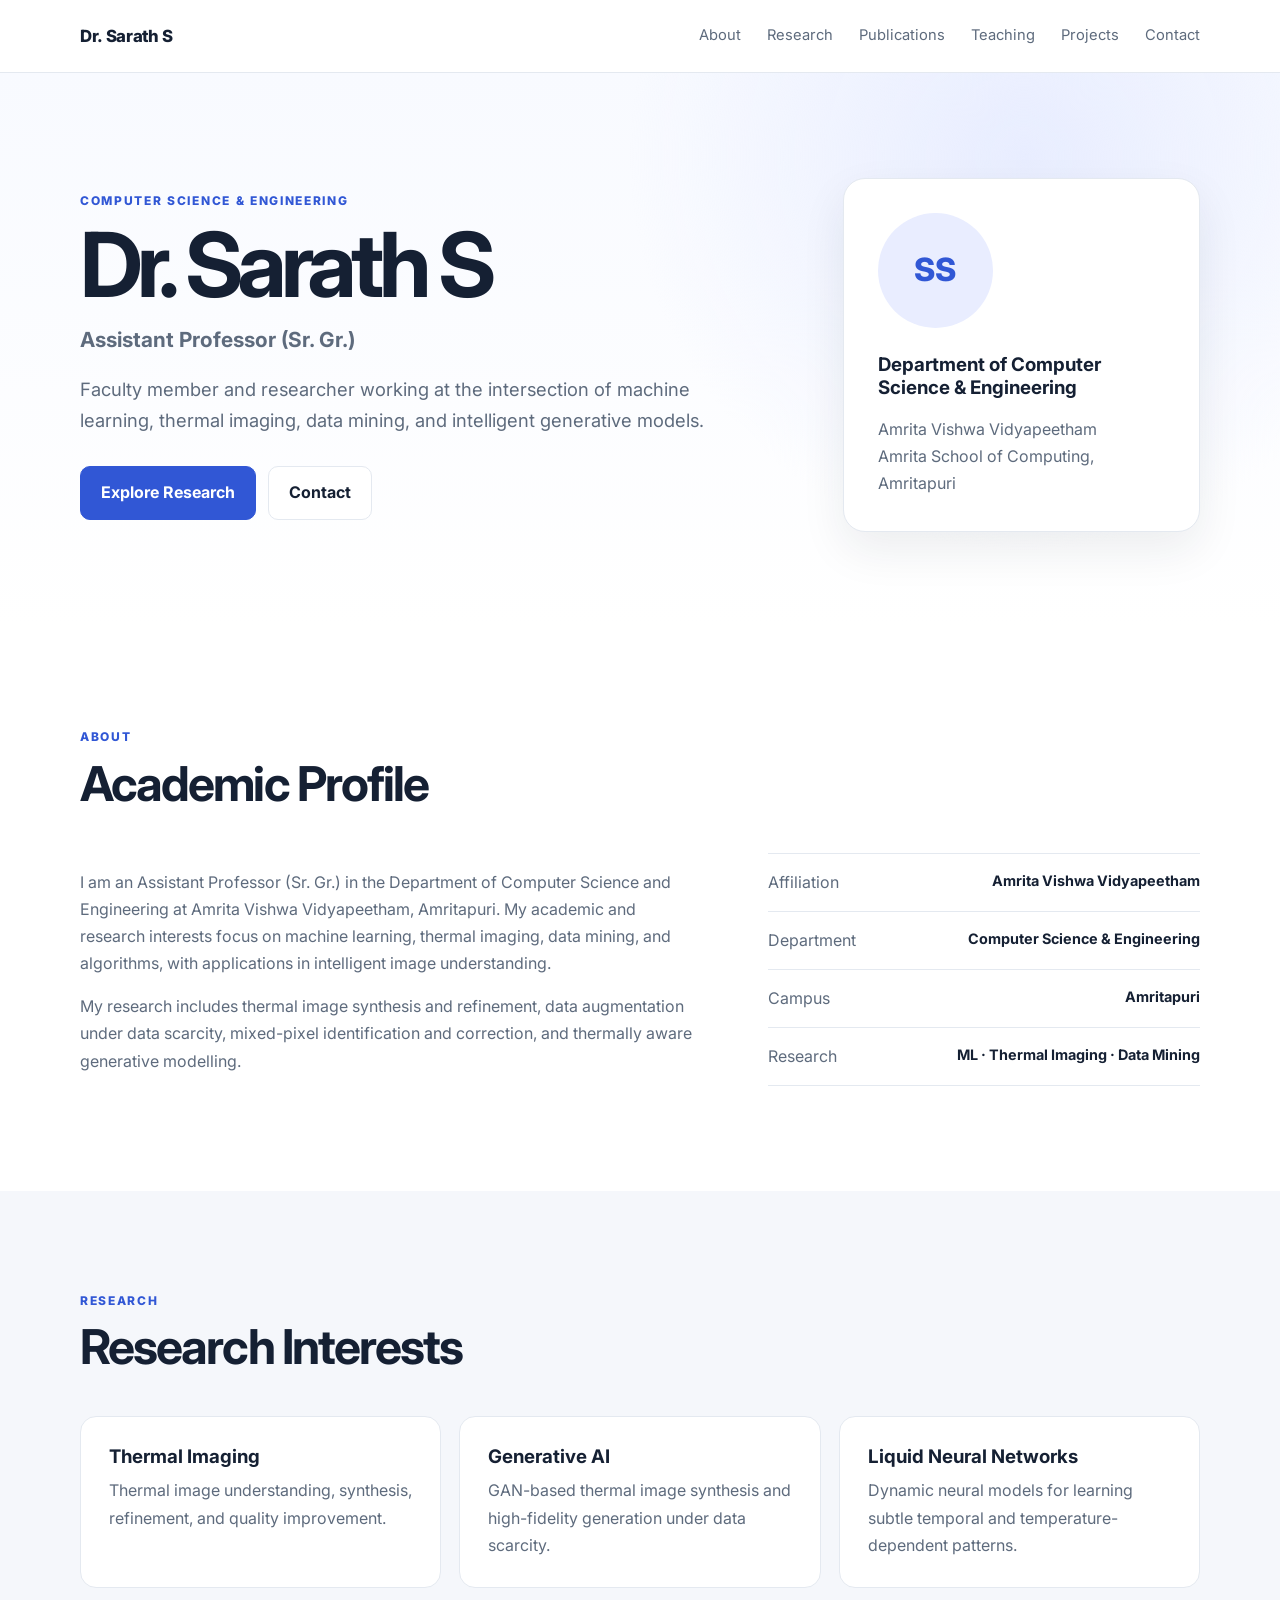
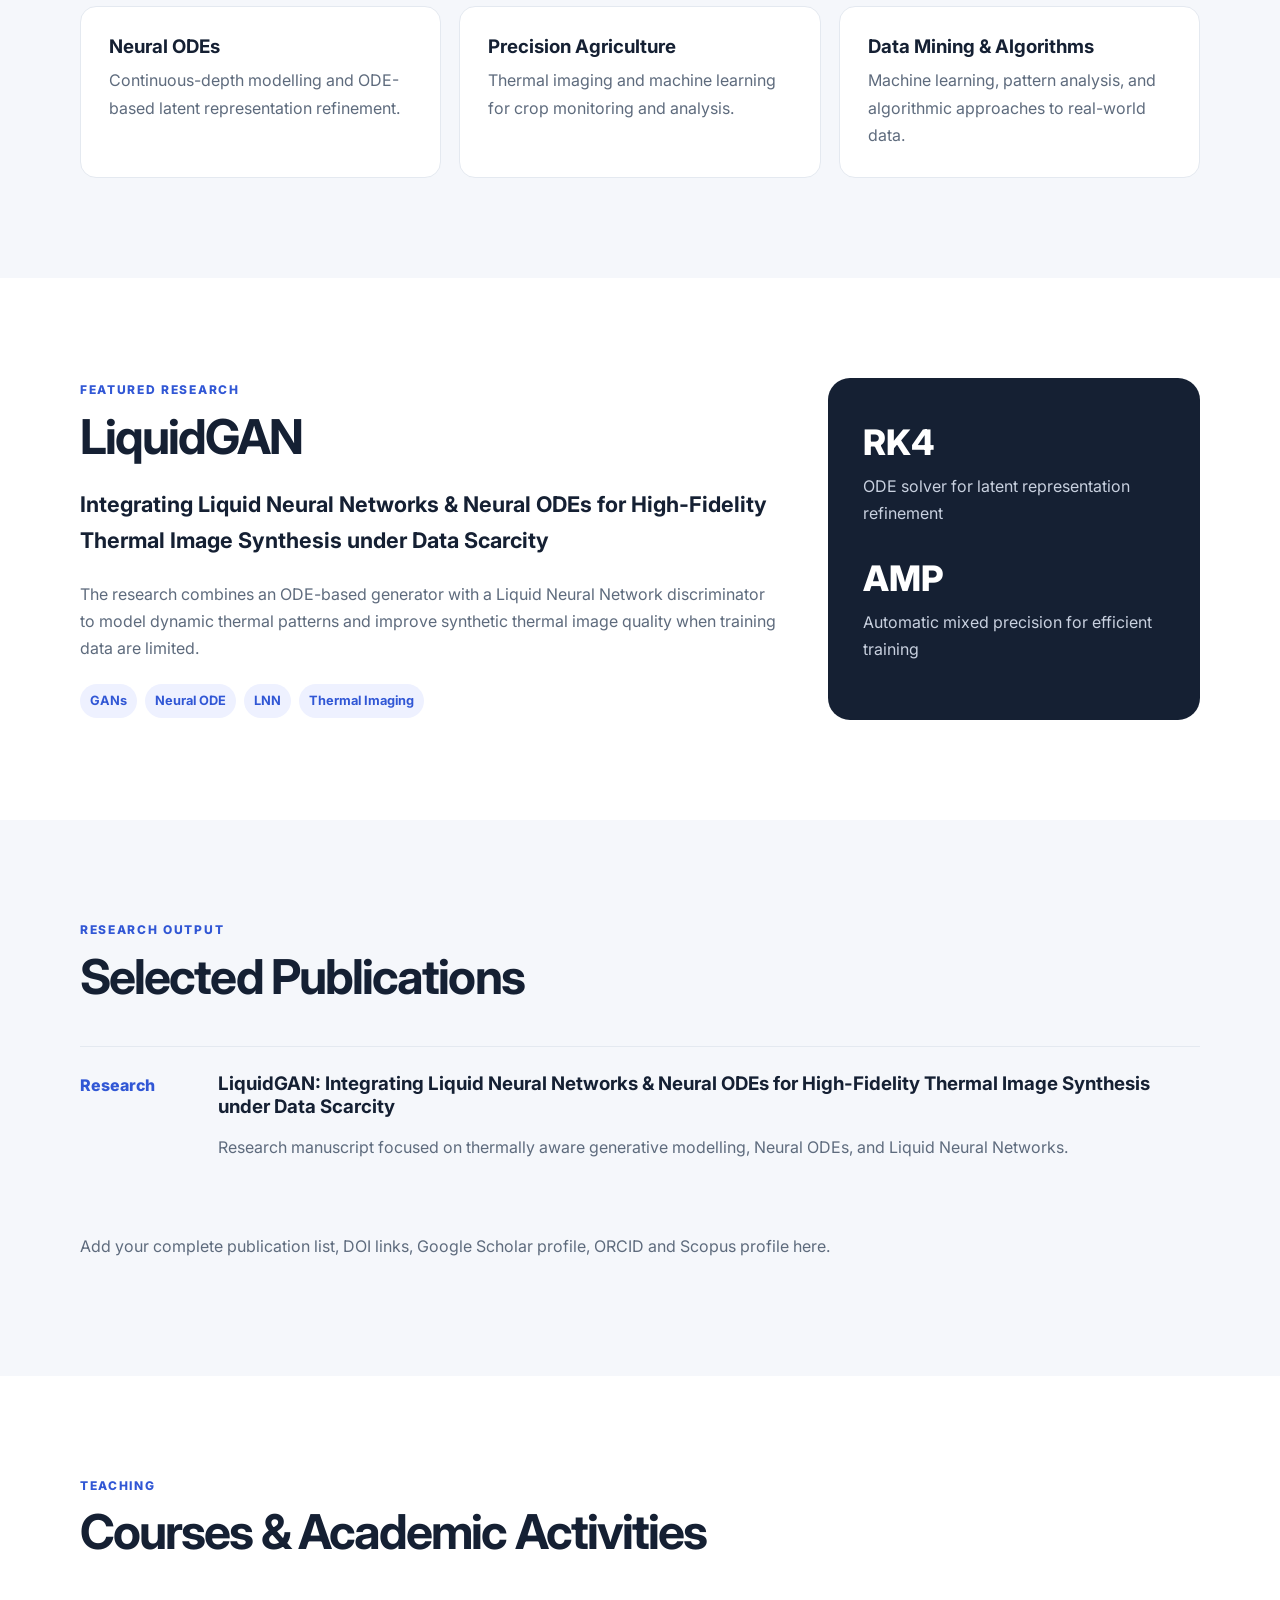
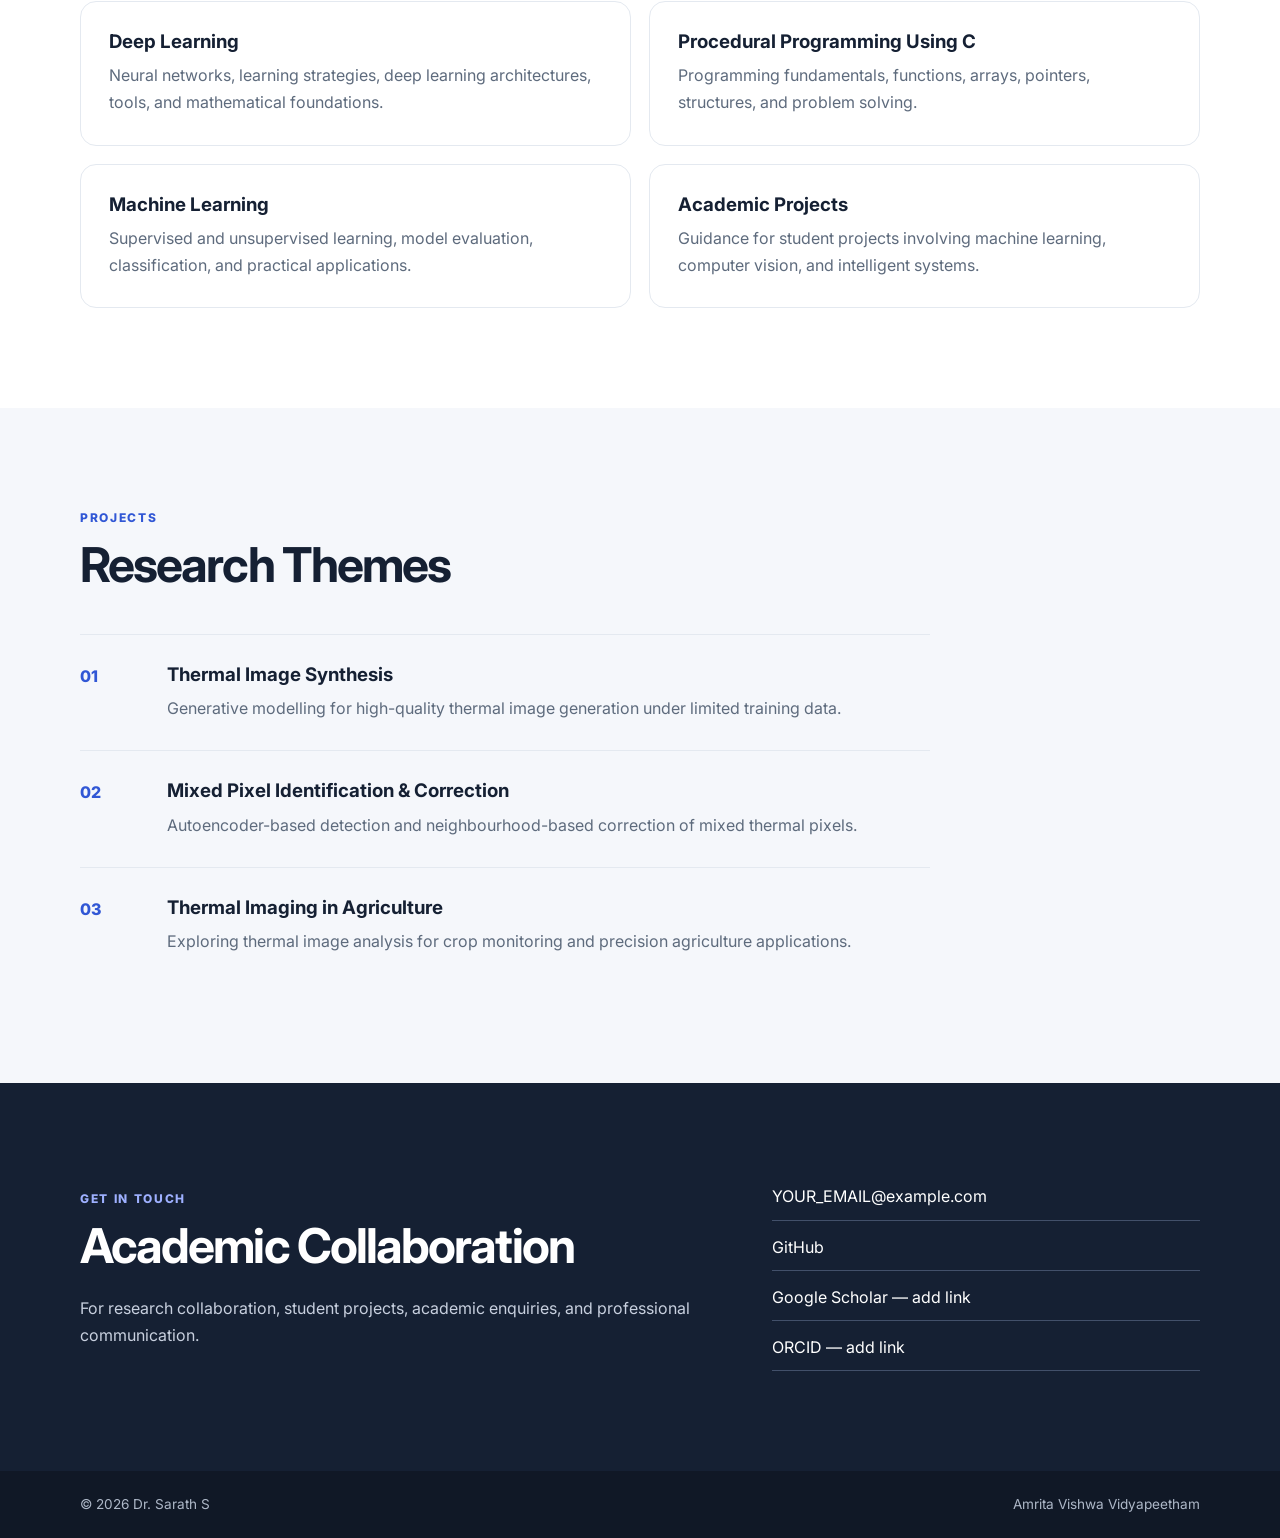
==== index.html @ 9242fe1c "Add files via upload" ====
<!DOCTYPE html>
<html lang="en">
<head>
  <meta charset="UTF-8">
  <meta name="viewport" content="width=device-width, initial-scale=1.0">
  <meta name="description" content="Dr. Sarath S - Assistant Professor and researcher in Computer Science and Engineering.">
  <title>Dr. Sarath S | Faculty & Research</title>
  <link rel="stylesheet" href="style.css">
</head>
<body>
  <header class="site-header">
    <nav class="nav container">
      <a class="brand" href="#home">Dr. Sarath S</a>
      <button class="menu-toggle" aria-label="Open menu">☰</button>
      <div class="nav-links">
        <a href="#about">About</a>
        <a href="#research">Research</a>
        <a href="#publications">Publications</a>
        <a href="#teaching">Teaching</a>
        <a href="#projects">Projects</a>
        <a href="#contact">Contact</a>
      </div>
    </nav>
  </header>

  <main>
    <section id="home" class="hero">
      <div class="container hero-grid">
        <div>
          <p class="eyebrow">Computer Science & Engineering</p>
          <h1>Dr. Sarath S</h1>
          <h2>Assistant Professor (Sr. Gr.)</h2>
          <p class="hero-text">
            Faculty member and researcher working at the intersection of machine learning,
            thermal imaging, data mining, and intelligent generative models.
          </p>
          <div class="hero-buttons">
            <a class="btn primary" href="#research">Explore Research</a>
            <a class="btn secondary" href="#contact">Contact</a>
          </div>
        </div>
        <div class="profile-card">
          <div class="profile-placeholder">SS</div>
          <h3>Department of Computer Science & Engineering</h3>
          <p>Amrita Vishwa Vidyapeetham<br>Amrita School of Computing, Amritapuri</p>
        </div>
      </div>
    </section>

    <section id="about" class="section">
      <div class="container">
        <div class="section-heading">
          <p class="eyebrow">About</p>
          <h2>Academic Profile</h2>
        </div>
        <div class="two-col">
          <div>
            <p>
              I am an Assistant Professor (Sr. Gr.) in the Department of Computer Science
              and Engineering at Amrita Vishwa Vidyapeetham, Amritapuri. My academic and
              research interests focus on machine learning, thermal imaging, data mining,
              and algorithms, with applications in intelligent image understanding.
            </p>
            <p>
              My research includes thermal image synthesis and refinement, data augmentation
              under data scarcity, mixed-pixel identification and correction, and
              thermally aware generative modelling.
            </p>
          </div>
          <div class="info-box">
            <div><span>Affiliation</span><strong>Amrita Vishwa Vidyapeetham</strong></div>
            <div><span>Department</span><strong>Computer Science & Engineering</strong></div>
            <div><span>Campus</span><strong>Amritapuri</strong></div>
            <div><span>Research</span><strong>ML · Thermal Imaging · Data Mining</strong></div>
          </div>
        </div>
      </div>
    </section>

    <section id="research" class="section alt">
      <div class="container">
        <div class="section-heading">
          <p class="eyebrow">Research</p>
          <h2>Research Interests</h2>
        </div>
        <div class="cards">
          <article class="card"><h3>Thermal Imaging</h3><p>Thermal image understanding, synthesis, refinement, and quality improvement.</p></article>
          <article class="card"><h3>Generative AI</h3><p>GAN-based thermal image synthesis and high-fidelity generation under data scarcity.</p></article>
          <article class="card"><h3>Liquid Neural Networks</h3><p>Dynamic neural models for learning subtle temporal and temperature-dependent patterns.</p></article>
          <article class="card"><h3>Neural ODEs</h3><p>Continuous-depth modelling and ODE-based latent representation refinement.</p></article>
          <article class="card"><h3>Precision Agriculture</h3><p>Thermal imaging and machine learning for crop monitoring and analysis.</p></article>
          <article class="card"><h3>Data Mining & Algorithms</h3><p>Machine learning, pattern analysis, and algorithmic approaches to real-world data.</p></article>
        </div>
      </div>
    </section>

    <section id="featured" class="section">
      <div class="container feature">
        <div>
          <p class="eyebrow">Featured Research</p>
          <h2>LiquidGAN</h2>
          <p class="feature-title">
            Integrating Liquid Neural Networks & Neural ODEs for High-Fidelity Thermal Image
            Synthesis under Data Scarcity
          </p>
          <p>
            The research combines an ODE-based generator with a Liquid Neural Network
            discriminator to model dynamic thermal patterns and improve synthetic thermal
            image quality when training data are limited.
          </p>
          <div class="tag-row">
            <span>GANs</span><span>Neural ODE</span><span>LNN</span><span>Thermal Imaging</span>
          </div>
        </div>
        <div class="metric-card">
          <div class="metric">RK4</div>
          <p>ODE solver for latent representation refinement</p>
          <div class="metric">AMP</div>
          <p>Automatic mixed precision for efficient training</p>
        </div>
      </div>
    </section>

    <section id="publications" class="section alt">
      <div class="container">
        <div class="section-heading">
          <p class="eyebrow">Research Output</p>
          <h2>Selected Publications</h2>
        </div>
        <div class="publication">
          <span class="pub-year">Research</span>
          <div>
            <h3>LiquidGAN: Integrating Liquid Neural Networks & Neural ODEs for High-Fidelity Thermal Image Synthesis under Data Scarcity</h3>
            <p>Research manuscript focused on thermally aware generative modelling, Neural ODEs, and Liquid Neural Networks.</p>
          </div>
        </div>
        <p class="note">Add your complete publication list, DOI links, Google Scholar profile, ORCID and Scopus profile here.</p>
      </div>
    </section>

    <section id="teaching" class="section">
      <div class="container">
        <div class="section-heading">
          <p class="eyebrow">Teaching</p>
          <h2>Courses & Academic Activities</h2>
        </div>
        <div class="cards two">
          <article class="card"><h3>Deep Learning</h3><p>Neural networks, learning strategies, deep learning architectures, tools, and mathematical foundations.</p></article>
          <article class="card"><h3>Procedural Programming Using C</h3><p>Programming fundamentals, functions, arrays, pointers, structures, and problem solving.</p></article>
          <article class="card"><h3>Machine Learning</h3><p>Supervised and unsupervised learning, model evaluation, classification, and practical applications.</p></article>
          <article class="card"><h3>Academic Projects</h3><p>Guidance for student projects involving machine learning, computer vision, and intelligent systems.</p></article>
        </div>
      </div>
    </section>

    <section id="projects" class="section alt">
      <div class="container">
        <div class="section-heading">
          <p class="eyebrow">Projects</p>
          <h2>Research Themes</h2>
        </div>
        <div class="timeline">
          <div class="timeline-item"><span>01</span><div><h3>Thermal Image Synthesis</h3><p>Generative modelling for high-quality thermal image generation under limited training data.</p></div></div>
          <div class="timeline-item"><span>02</span><div><h3>Mixed Pixel Identification & Correction</h3><p>Autoencoder-based detection and neighbourhood-based correction of mixed thermal pixels.</p></div></div>
          <div class="timeline-item"><span>03</span><div><h3>Thermal Imaging in Agriculture</h3><p>Exploring thermal image analysis for crop monitoring and precision agriculture applications.</p></div></div>
        </div>
      </div>
    </section>

    <section id="contact" class="section contact">
      <div class="container contact-box">
        <div>
          <p class="eyebrow">Get in touch</p>
          <h2>Academic Collaboration</h2>
          <p>For research collaboration, student projects, academic enquiries, and professional communication.</p>
        </div>
        <div class="contact-links">
          <a href="mailto:YOUR_EMAIL@example.com">YOUR_EMAIL@example.com</a>
          <a href="https://github.com/drsaraths" target="_blank" rel="noopener">GitHub</a>
          <a href="#" aria-disabled="true">Google Scholar — add link</a>
          <a href="#" aria-disabled="true">ORCID — add link</a>
        </div>
      </div>
    </section>
  </main>

  <footer>
    <div class="container footer-inner">
      <span>© <span id="year"></span> Dr. Sarath S</span>
      <span>Amrita Vishwa Vidyapeetham</span>
    </div>
  </footer>

  <script src="script.js"></script>
</body>
</html>
---- style.css ----
@import url('https://fonts.googleapis.com/css2?family=Inter:wght@400;500;600;700;800&display=swap');

:root {
  --ink: #152033;
  --muted: #5e6b7d;
  --line: #e4e9f0;
  --surface: #ffffff;
  --soft: #f5f7fb;
  --accent: #3157d5;
  --accent-dark: #203ea0;
  --shadow: 0 18px 45px rgba(21, 32, 51, .08);
}

* { box-sizing: border-box; }
html { scroll-behavior: smooth; }
body {
  margin: 0;
  font-family: Inter, Arial, sans-serif;
  color: var(--ink);
  background: var(--surface);
  line-height: 1.7;
}
a { color: inherit; text-decoration: none; }
.container { width: min(1120px, calc(100% - 40px)); margin: 0 auto; }

.site-header {
  position: sticky; top: 0; z-index: 20;
  background: rgba(255,255,255,.94);
  backdrop-filter: blur(12px);
  border-bottom: 1px solid var(--line);
}
.nav { min-height: 72px; display:flex; align-items:center; justify-content:space-between; }
.brand { font-weight: 800; font-size: 1.05rem; letter-spacing: -.02em; }
.nav-links { display:flex; gap: 26px; font-size:.92rem; color:var(--muted); }
.nav-links a:hover { color:var(--accent); }
.menu-toggle { display:none; background:none; border:0; font-size:1.5rem; }

.hero {
  padding: 105px 0 95px;
  background: radial-gradient(circle at 80% 15%, #e8edff 0, transparent 35%),
              linear-gradient(180deg,#f8faff 0,#fff 100%);
}
.hero-grid { display:grid; grid-template-columns: 1.55fr .8fr; gap:70px; align-items:center; }
.eyebrow {
  margin:0 0 10px; text-transform:uppercase; letter-spacing:.14em;
  font-size:.75rem; font-weight:800; color:var(--accent);
}
h1 { font-size: clamp(3rem, 7vw, 5.8rem); line-height: .98; letter-spacing:-.065em; margin:0 0 20px; }
h2 { font-size:clamp(2rem,4vw,3rem); line-height:1.1; letter-spacing:-.04em; margin:0 0 22px; }
h3 { line-height:1.25; margin:0 0 9px; }
.hero h2 { font-size:1.3rem; color:var(--muted); letter-spacing:0; }
.hero-text { max-width:680px; color:var(--muted); font-size:1.15rem; }
.hero-buttons { display:flex; gap:12px; margin-top:30px; }
.btn { padding:12px 20px; border-radius:10px; font-weight:700; border:1px solid var(--line); }
.btn.primary { background:var(--accent); color:#fff; border-color:var(--accent); }
.btn.primary:hover { background:var(--accent-dark); }
.btn.secondary { background:#fff; }

.profile-card {
  background:#fff; padding:34px; border:1px solid var(--line);
  border-radius:22px; box-shadow:var(--shadow);
}
.profile-placeholder {
  width:115px; height:115px; border-radius:50%; display:grid; place-items:center;
  margin-bottom:25px; background:#e9edff; color:var(--accent); font-size:2rem; font-weight:800;
}
.profile-card p { color:var(--muted); margin-bottom:0; }

.section { padding:100px 0; }
.section.alt { background:var(--soft); }
.section-heading { margin-bottom:42px; max-width:750px; }
.two-col { display:grid; grid-template-columns:1.3fr .9fr; gap:65px; }
.two-col p { color:var(--muted); }
.info-box { border-top:1px solid var(--line); }
.info-box div { display:flex; justify-content:space-between; gap:20px; padding:15px 0; border-bottom:1px solid var(--line); }
.info-box span { color:var(--muted); }
.info-box strong { text-align:right; font-size:.9rem; }

.cards { display:grid; grid-template-columns:repeat(3,1fr); gap:18px; }
.cards.two { grid-template-columns:repeat(2,1fr); }
.card {
  padding:28px; background:#fff; border:1px solid var(--line);
  border-radius:16px; transition:transform .2s, box-shadow .2s;
}
.card:hover { transform:translateY(-3px); box-shadow:var(--shadow); }
.card p { color:var(--muted); margin:0; }

.feature {
  display:grid; grid-template-columns:1.5fr .8fr; gap:50px; align-items:center;
}
.feature-title { font-size:1.35rem; font-weight:700; }
.feature p:not(.eyebrow):not(.feature-title) { color:var(--muted); }
.tag-row { display:flex; flex-wrap:wrap; gap:8px; margin-top:22px; }
.tag-row span { padding:6px 10px; border-radius:999px; background:#eef1ff; color:var(--accent); font-size:.8rem; font-weight:700; }
.metric-card { background:#152033; color:#fff; border-radius:22px; padding:35px; }
.metric { font-size:2.2rem; font-weight:800; }
.metric-card p { color:#c8d0df !important; margin:0 0 22px; }

.publication { display:grid; grid-template-columns:110px 1fr; gap:28px; padding:25px 0; border-top:1px solid var(--line); }
.pub-year { color:var(--accent); font-weight:800; }
.publication p { color:var(--muted); }
.note { color:var(--muted); margin-top:30px; }

.timeline { max-width:850px; }
.timeline-item { display:grid; grid-template-columns:65px 1fr; gap:22px; padding:28px 0; border-top:1px solid var(--line); }
.timeline-item > span { color:var(--accent); font-weight:800; }
.timeline-item p { color:var(--muted); margin:0; }

.contact { background:#152033; color:#fff; }
.contact .eyebrow { color:#9eb0ff; }
.contact-box { display:grid; grid-template-columns:1.2fr .8fr; gap:50px; align-items:center; }
.contact-box p { color:#c8d0df; }
.contact-links { display:flex; flex-direction:column; gap:13px; }
.contact-links a { color:#fff; border-bottom:1px solid #42506a; padding-bottom:9px; }
.contact-links a:hover { color:#b9c5ff; }

footer { background:#101826; color:#aeb8c8; padding:22px 0; font-size:.85rem; }
.footer-inner { display:flex; justify-content:space-between; gap:20px; }

@media (max-width: 800px) {
  .menu-toggle { display:block; }
  .nav-links {
    display:none; position:absolute; top:72px; left:0; right:0;
    padding:20px; background:#fff; border-bottom:1px solid var(--line);
    flex-direction:column; gap:15px;
  }
  .nav-links.open { display:flex; }
  .hero-grid, .two-col, .feature, .contact-box { grid-template-columns:1fr; }
  .cards, .cards.two { grid-template-columns:1fr; }
  .hero { padding:75px 0; }
  .section { padding:70px 0; }
}
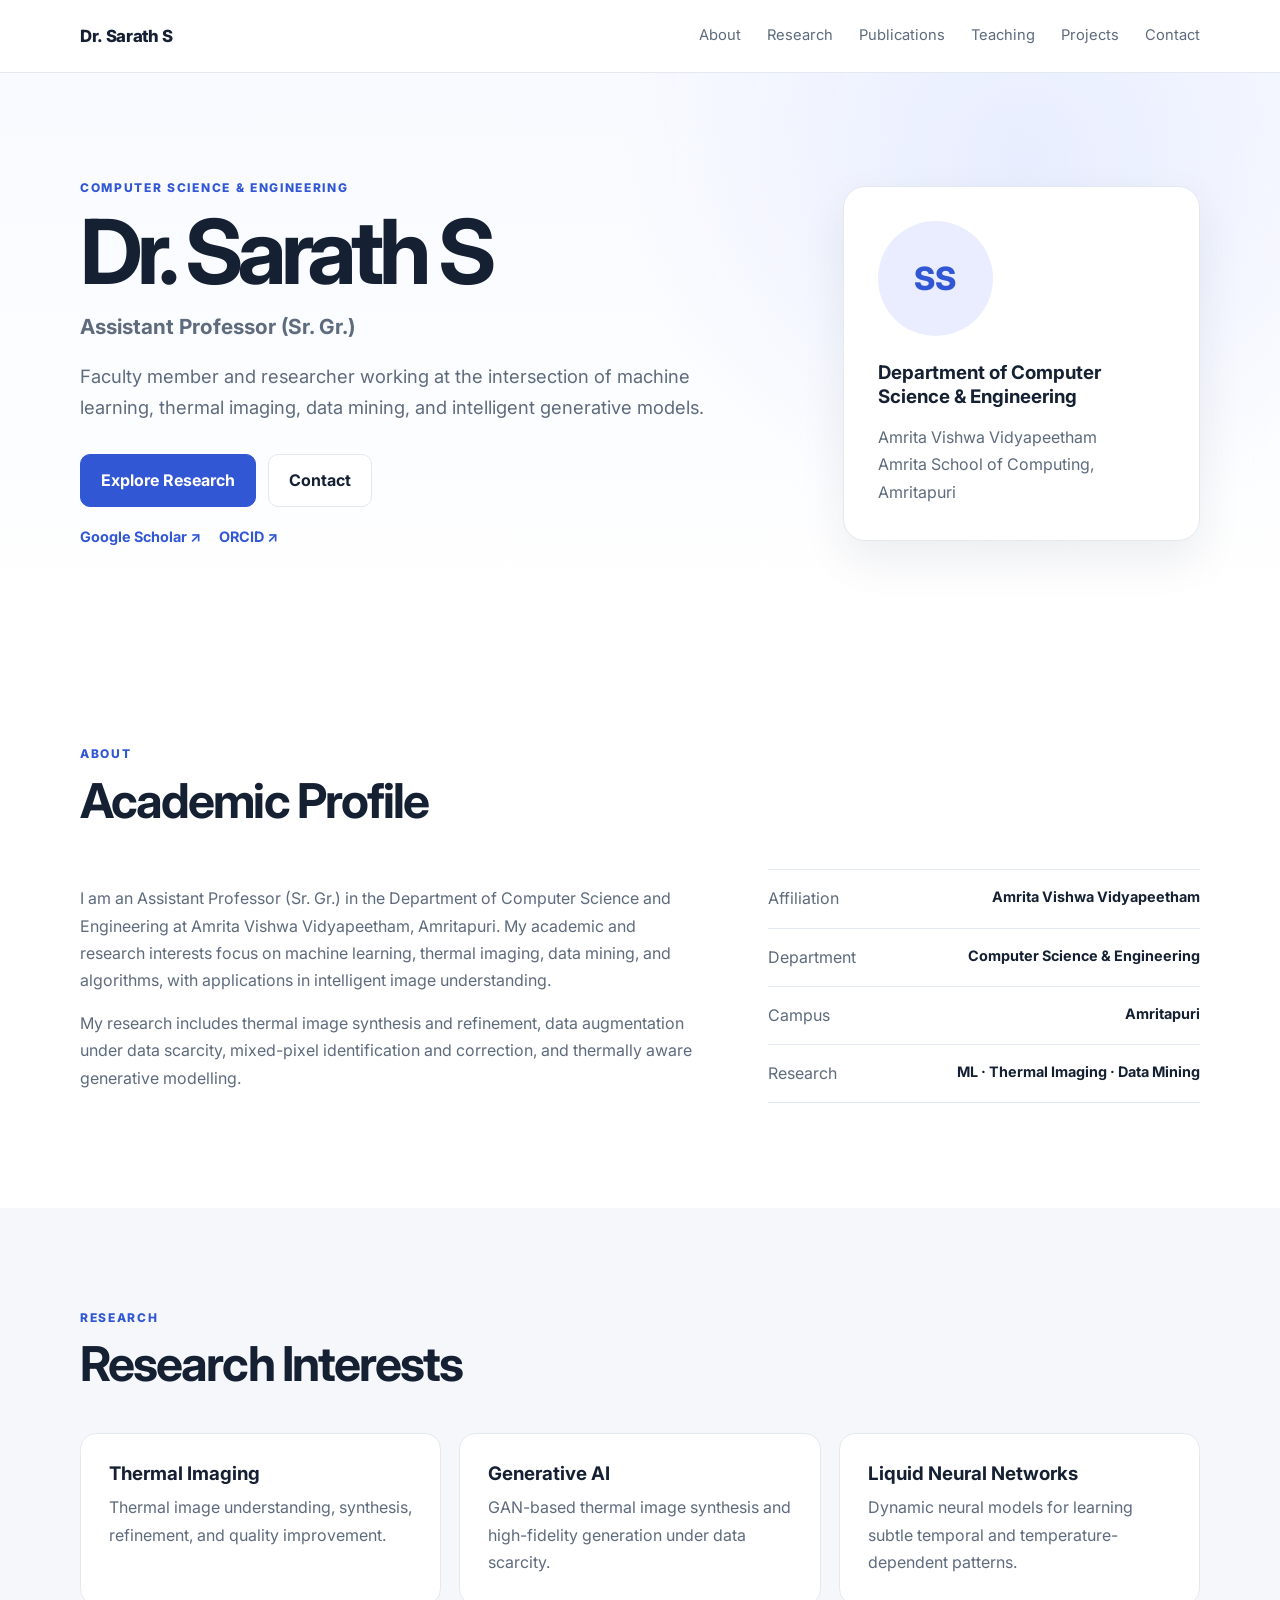
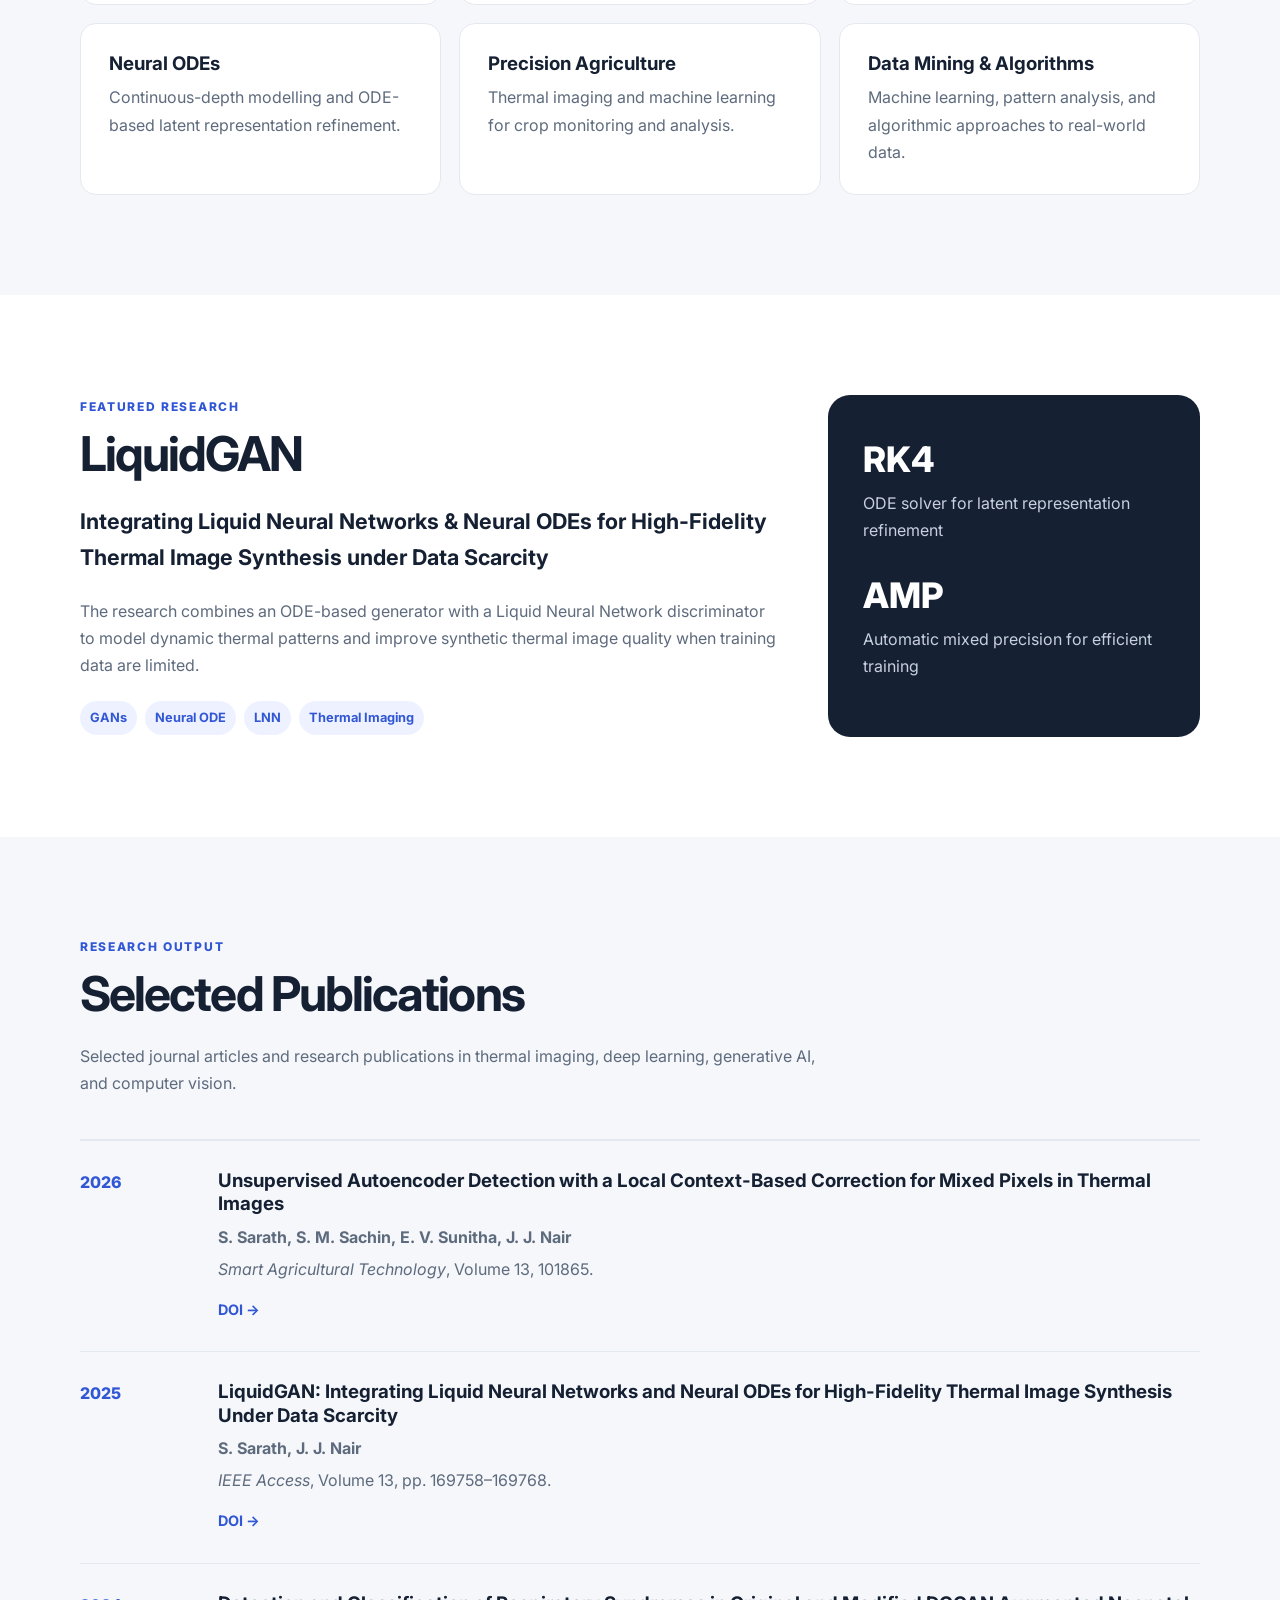
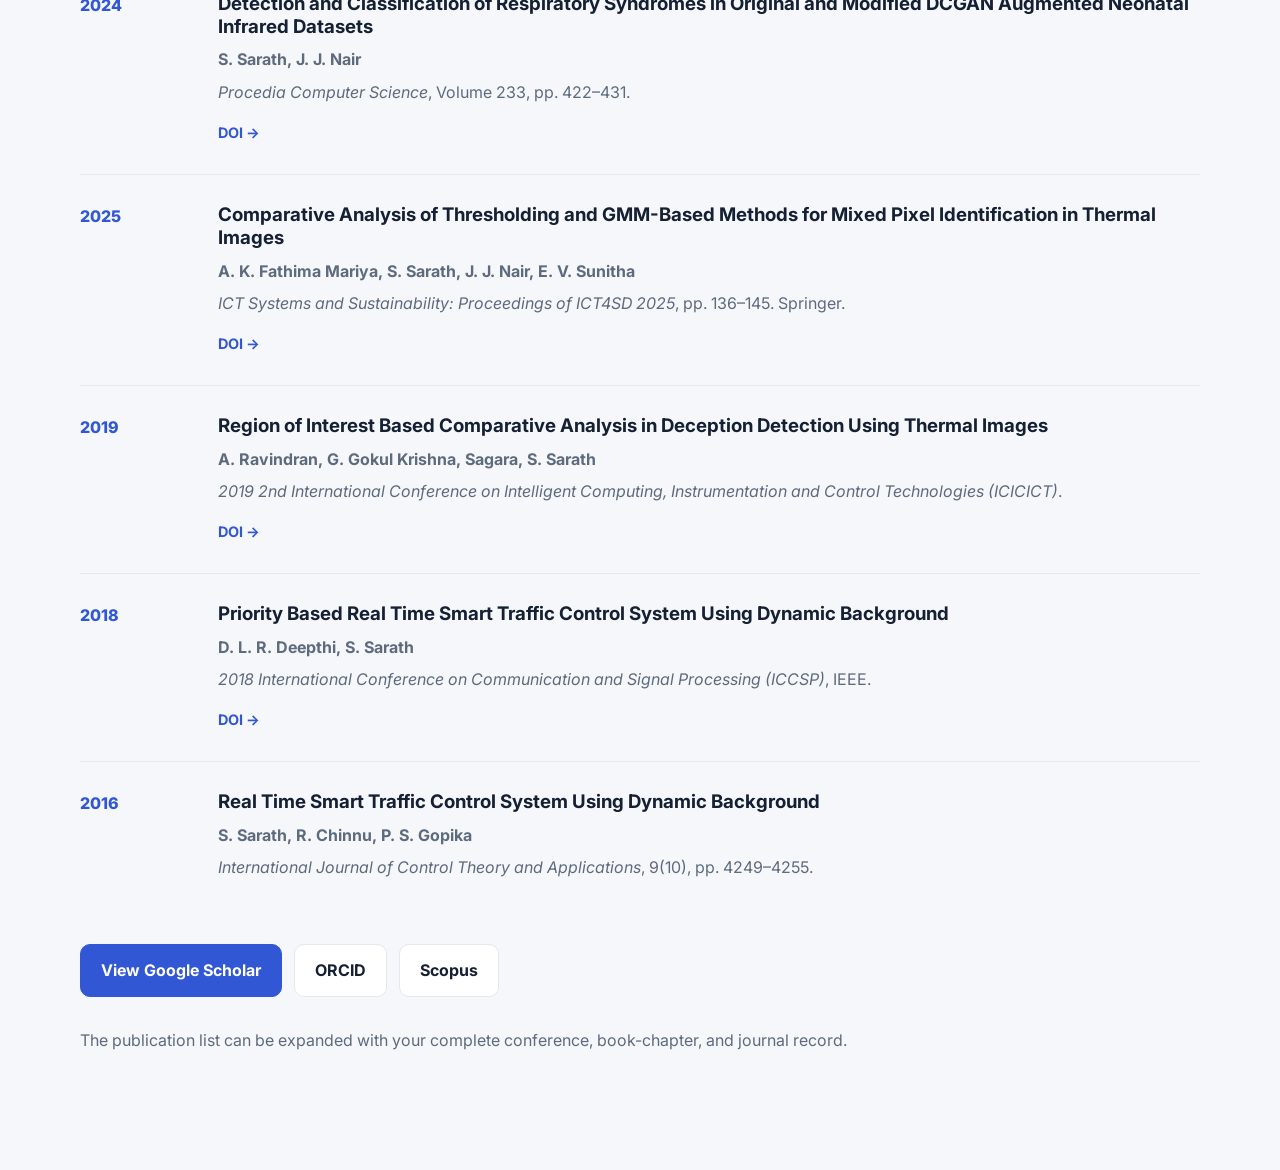
==== commit eeb6e34b: "Add files via upload" ====
--- a/index.html
+++ b/index.html
@@ -38,6 +38,10 @@
             <a class="btn primary" href="#research">Explore Research</a>
             <a class="btn secondary" href="#contact">Contact</a>
           </div>
+          <div class="profile-links">
+            <a href="https://scholar.google.com/citations?hl=en&user=gVkkGKgAAAAJ" target="_blank" rel="noopener">Google Scholar ↗</a>
+            <a href="https://orcid.org/0000-0002-3009-3119" target="_blank" rel="noopener">ORCID ↗</a>
+          </div>
         </div>
         <div class="profile-card">
           <div class="profile-placeholder">SS</div>
@@ -126,71 +130,91 @@
         <div class="section-heading">
           <p class="eyebrow">Research Output</p>
           <h2>Selected Publications</h2>
-        </div>
-        <div class="publication">
-          <span class="pub-year">Research</span>
-          <div>
-            <h3>LiquidGAN: Integrating Liquid Neural Networks & Neural ODEs for High-Fidelity Thermal Image Synthesis under Data Scarcity</h3>
-            <p>Research manuscript focused on thermally aware generative modelling, Neural ODEs, and Liquid Neural Networks.</p>
-          </div>
-        </div>
-        <p class="note">Add your complete publication list, DOI links, Google Scholar profile, ORCID and Scopus profile here.</p>
-      </div>
-    </section>
-
-    <section id="teaching" class="section">
-      <div class="container">
-        <div class="section-heading">
-          <p class="eyebrow">Teaching</p>
-          <h2>Courses & Academic Activities</h2>
-        </div>
-        <div class="cards two">
-          <article class="card"><h3>Deep Learning</h3><p>Neural networks, learning strategies, deep learning architectures, tools, and mathematical foundations.</p></article>
-          <article class="card"><h3>Procedural Programming Using C</h3><p>Programming fundamentals, functions, arrays, pointers, structures, and problem solving.</p></article>
-          <article class="card"><h3>Machine Learning</h3><p>Supervised and unsupervised learning, model evaluation, classification, and practical applications.</p></article>
-          <article class="card"><h3>Academic Projects</h3><p>Guidance for student projects involving machine learning, computer vision, and intelligent systems.</p></article>
-        </div>
-      </div>
-    </section>
-
-    <section id="projects" class="section alt">
-      <div class="container">
-        <div class="section-heading">
-          <p class="eyebrow">Projects</p>
-          <h2>Research Themes</h2>
-        </div>
-        <div class="timeline">
-          <div class="timeline-item"><span>01</span><div><h3>Thermal Image Synthesis</h3><p>Generative modelling for high-quality thermal image generation under limited training data.</p></div></div>
-          <div class="timeline-item"><span>02</span><div><h3>Mixed Pixel Identification & Correction</h3><p>Autoencoder-based detection and neighbourhood-based correction of mixed thermal pixels.</p></div></div>
-          <div class="timeline-item"><span>03</span><div><h3>Thermal Imaging in Agriculture</h3><p>Exploring thermal image analysis for crop monitoring and precision agriculture applications.</p></div></div>
-        </div>
-      </div>
-    </section>
-
-    <section id="contact" class="section contact">
-      <div class="container contact-box">
-        <div>
-          <p class="eyebrow">Get in touch</p>
-          <h2>Academic Collaboration</h2>
-          <p>For research collaboration, student projects, academic enquiries, and professional communication.</p>
-        </div>
-        <div class="contact-links">
-          <a href="mailto:YOUR_EMAIL@example.com">YOUR_EMAIL@example.com</a>
-          <a href="https://github.com/drsaraths" target="_blank" rel="noopener">GitHub</a>
-          <a href="#" aria-disabled="true">Google Scholar — add link</a>
-          <a href="#" aria-disabled="true">ORCID — add link</a>
-        </div>
-      </div>
-    </section>
-  </main>
-
-  <footer>
-    <div class="container footer-inner">
-      <span>© <span id="year"></span> Dr. Sarath S</span>
-      <span>Amrita Vishwa Vidyapeetham</span>
-    </div>
-  </footer>
-
-  <script src="script.js"></script>
-</body>
-</html>
+          <p class="section-intro">
+            Selected journal articles and research publications in thermal imaging,
+            deep learning, generative AI, and computer vision.
+          </p>
+        </div>
+
+        <div class="publication-list">
+          <article class="publication">
+            <span class="pub-year">2026</span>
+            <div>
+              <h3>Unsupervised Autoencoder Detection with a Local Context-Based Correction for Mixed Pixels in Thermal Images</h3>
+              <p><strong>S. Sarath, S. M. Sachin, E. V. Sunitha, J. J. Nair</strong></p>
+              <p><em>Smart Agricultural Technology</em>, Volume 13, 101865.</p>
+              <a class="pub-link" href="https://doi.org/10.1016/j.atech.2026.101865" target="_blank" rel="noopener">DOI →</a>
+            </div>
+          </article>
+
+          <article class="publication">
+            <span class="pub-year">2025</span>
+            <div>
+              <h3>LiquidGAN: Integrating Liquid Neural Networks and Neural ODEs for High-Fidelity Thermal Image Synthesis Under Data Scarcity</h3>
+              <p><strong>S. Sarath, J. J. Nair</strong></p>
+              <p><em>IEEE Access</em>, Volume 13, pp. 169758–169768.</p>
+              <a class="pub-link" href="https://doi.org/10.1109/ACCESS.2025.3612038" target="_blank" rel="noopener">DOI →</a>
+            </div>
+          </article>
+
+          <article class="publication">
+            <span class="pub-year">2024</span>
+            <div>
+              <h3>Detection and Classification of Respiratory Syndromes in Original and Modified DCGAN Augmented Neonatal Infrared Datasets</h3>
+              <p><strong>S. Sarath, J. J. Nair</strong></p>
+              <p><em>Procedia Computer Science</em>, Volume 233, pp. 422–431.</p>
+              <a class="pub-link" href="https://doi.org/10.1016/j.procs.2024.03.232" target="_blank" rel="noopener">DOI →</a>
+            </div>
+          </article>
+
+          <article class="publication">
+            <span class="pub-year">2025</span>
+            <div>
+              <h3>Comparative Analysis of Thresholding and GMM-Based Methods for Mixed Pixel Identification in Thermal Images</h3>
+              <p><strong>A. K. Fathima Mariya, S. Sarath, J. J. Nair, E. V. Sunitha</strong></p>
+              <p><em>ICT Systems and Sustainability: Proceedings of ICT4SD 2025</em>, pp. 136–145. Springer.</p>
+              <a class="pub-link" href="https://doi.org/10.1007/978-3-032-06668-8_14" target="_blank" rel="noopener">DOI →</a>
+            </div>
+          </article>
+
+          <article class="publication">
+            <span class="pub-year">2019</span>
+            <div>
+              <h3>Region of Interest Based Comparative Analysis in Deception Detection Using Thermal Images</h3>
+              <p><strong>A. Ravindran, G. Gokul Krishna, Sagara, S. Sarath</strong></p>
+              <p><em>2019 2nd International Conference on Intelligent Computing, Instrumentation and Control Technologies (ICICICT)</em>.</p>
+              <a class="pub-link" href="https://doi.org/10.1109/ICICICT46008.2019.8993169" target="_blank" rel="noopener">DOI →</a>
+            </div>
+          </article>
+
+          <article class="publication">
+            <span class="pub-year">2018</span>
+            <div>
+              <h3>Priority Based Real Time Smart Traffic Control System Using Dynamic Background</h3>
+              <p><strong>D. L. R. Deepthi, S. Sarath</strong></p>
+              <p><em>2018 International Conference on Communication and Signal Processing (ICCSP)</em>, IEEE.</p>
+              <a class="pub-link" href="https://doi.org/10.1109/ICCSP.2018.8524501" target="_blank" rel="noopener">DOI →</a>
+            </div>
+          </article>
+
+          <article class="publication">
+            <span class="pub-year">2016</span>
+            <div>
+              <h3>Real Time Smart Traffic Control System Using Dynamic Background</h3>
+              <p><strong>S. Sarath, R. Chinnu, P. S. Gopika</strong></p>
+              <p><em>International Journal of Control Theory and Applications</em>, 9(10), pp. 4249–4255.</p>
+            </div>
+          </article>
+        </div>
+
+        <div class="publication-actions">
+          <a class="btn primary" href="https://scholar.google.com/citations?hl=en&user=gVkkGKgAAAAJ" target="_blank" rel="noopener">View Google Scholar</a>
+          <a class="btn secondary" href="https://orcid.org/0000-0002-3009-3119" target="_blank" rel="noopener">ORCID</a>
+          <a class="btn secondary" href="https://www.scopus.com/authid/detail.uri?authorId=57195948861" target="_blank" rel="noopener">Scopus</a>
+        </div>
+
+        <p class="note">The publication list can be expanded with your complete conference, book-chapter, and journal record.</p>
+      </div>
+    </section>
+
+ 
--- a/style.css
+++ b/style.css
@@ -130,3 +130,16 @@
   .hero { padding:75px 0; }
   .section { padding:70px 0; }
 }
+
+.profile-links { display:flex; flex-wrap:wrap; gap:18px; margin-top:18px; }
+.profile-links a { color:var(--accent); font-weight:700; font-size:.9rem; }
+.profile-links a:hover { color:var(--accent-dark); text-decoration:underline; }
+
+.section-intro { color: var(--muted); max-width: 760px; }
+.publication-list { border-top: 1px solid var(--line); }
+.publication { padding: 28px 0; }
+.publication h3 { margin-bottom: 8px; }
+.publication p { margin: 5px 0; }
+.pub-link { display:inline-block; margin-top:10px; color:var(--accent); font-weight:700; font-size:.9rem; }
+.pub-link:hover { text-decoration:underline; }
+.publication-actions { display:flex; flex-wrap:wrap; gap:12px; margin-top:30px; }
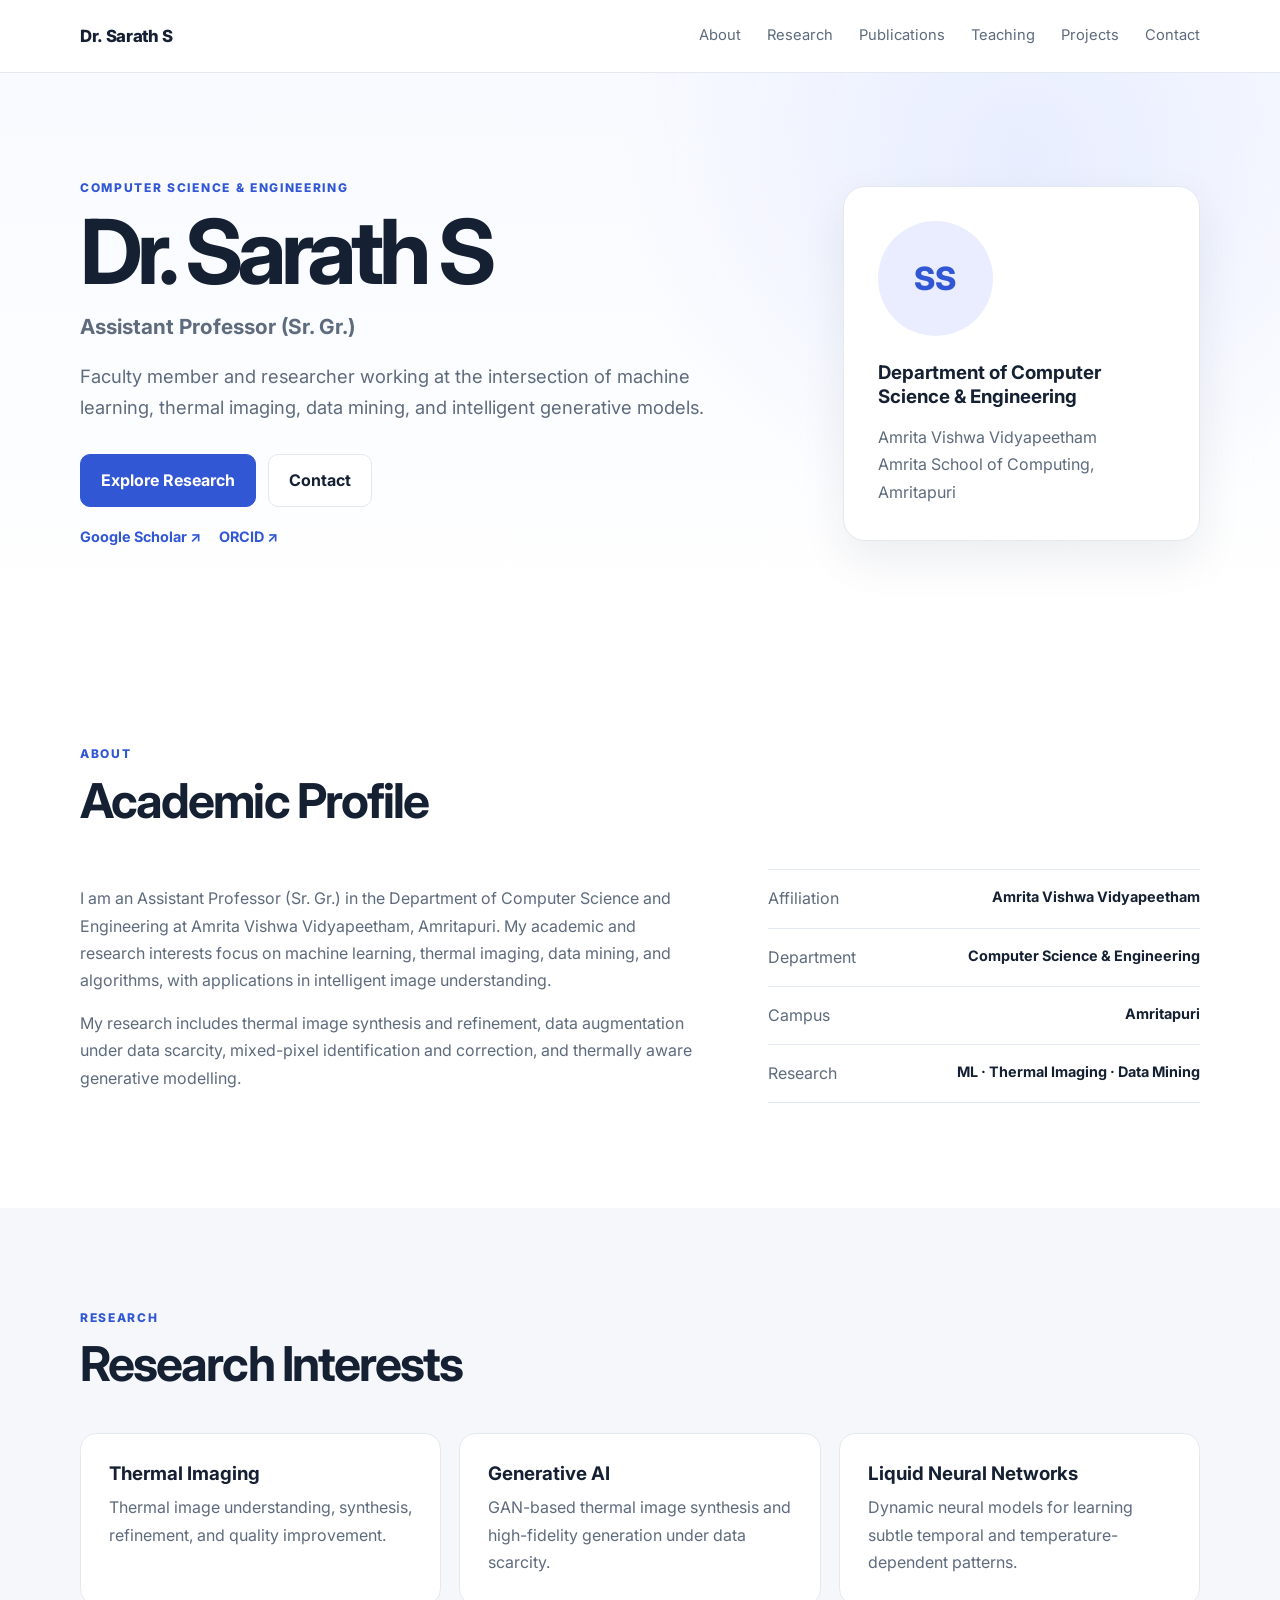
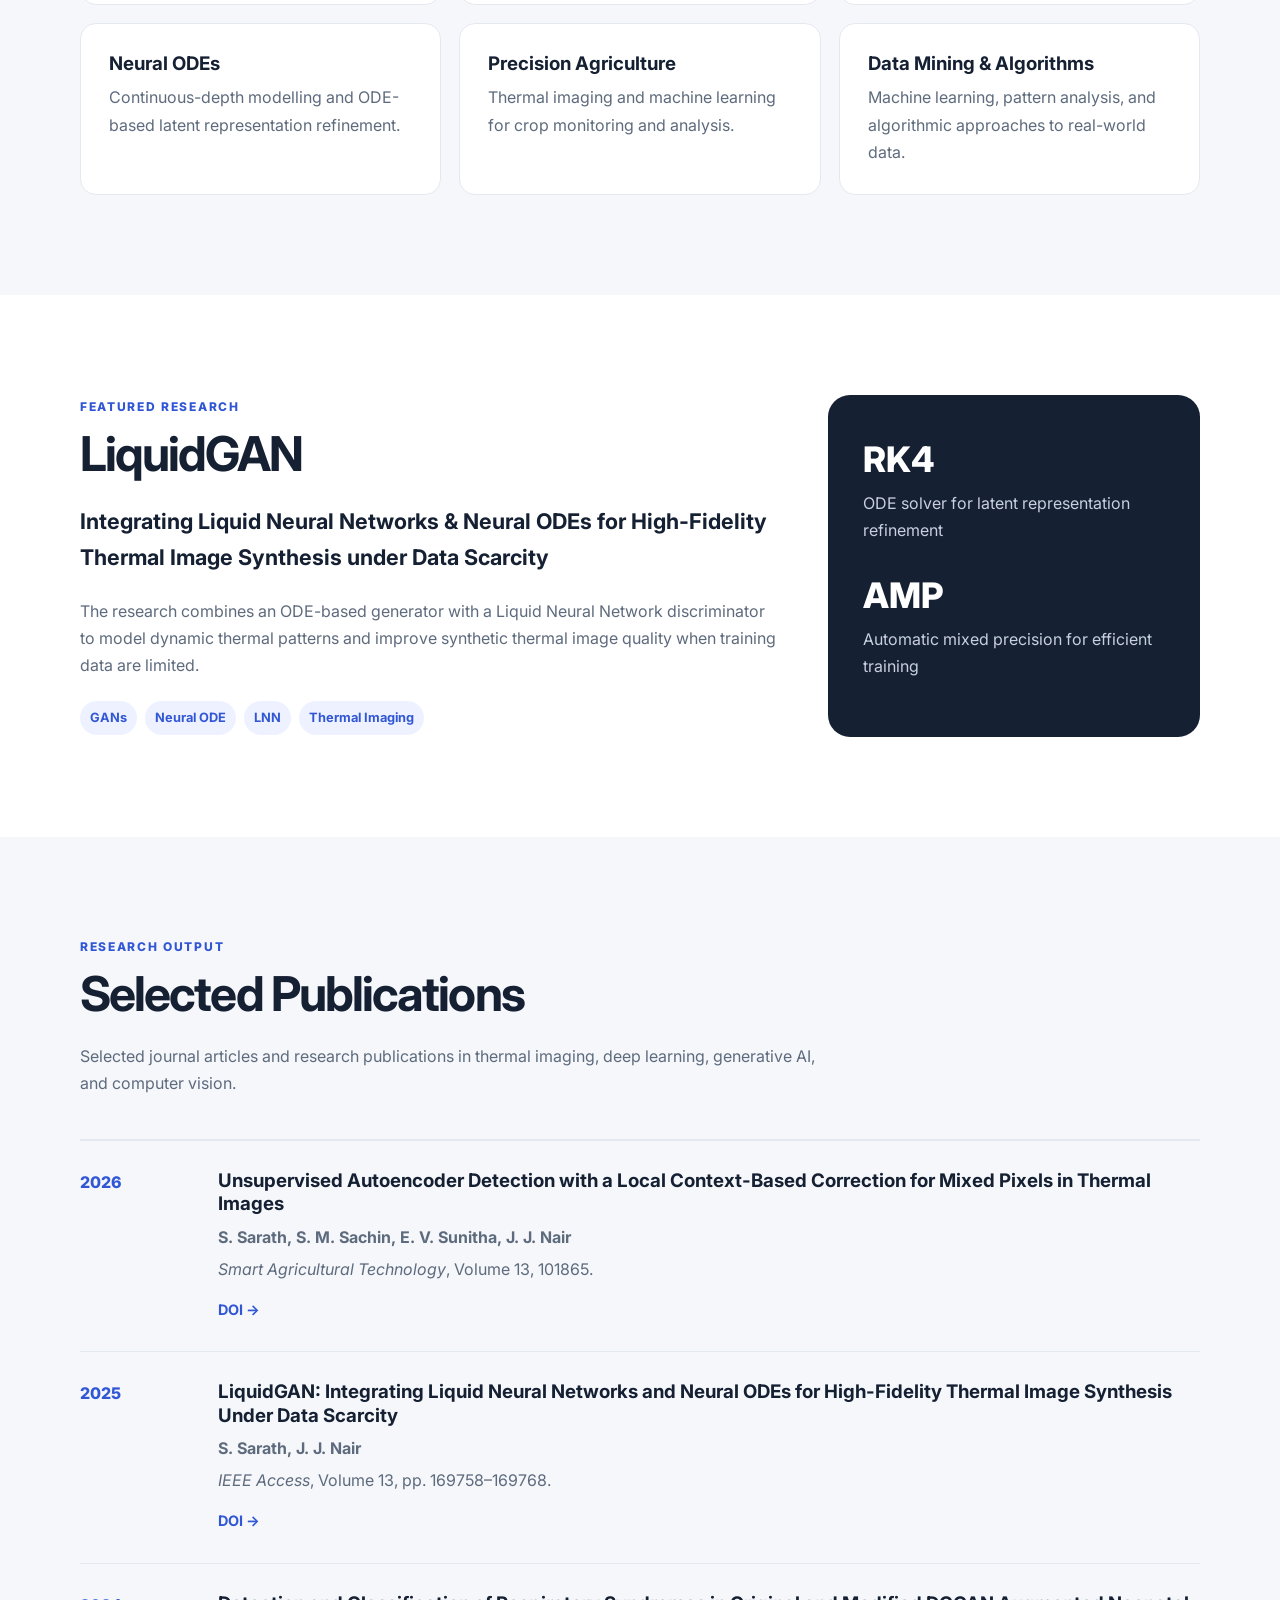
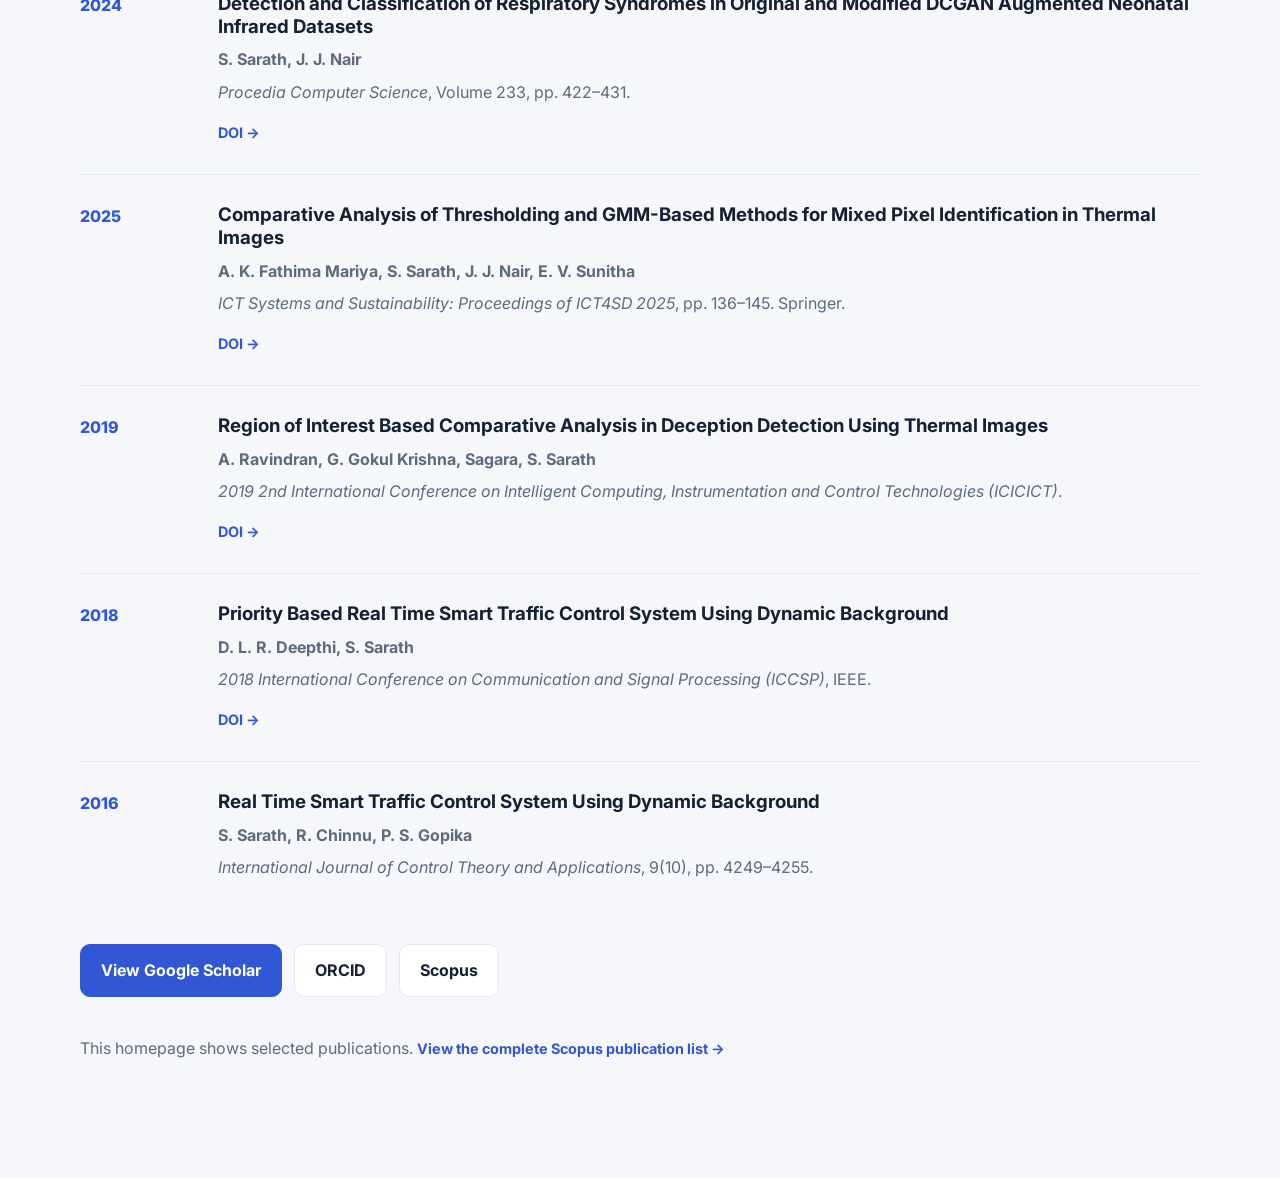
==== commit 81aff0f4: "Add files via upload" ====
--- a/index.html
+++ b/index.html
@@ -15,7 +15,7 @@
       <div class="nav-links">
         <a href="#about">About</a>
         <a href="#research">Research</a>
-        <a href="#publications">Publications</a>
+        <a href="publications.html">Publications</a>
         <a href="#teaching">Teaching</a>
         <a href="#projects">Projects</a>
         <a href="#contact">Contact</a>
@@ -213,7 +213,7 @@
           <a class="btn secondary" href="https://www.scopus.com/authid/detail.uri?authorId=57195948861" target="_blank" rel="noopener">Scopus</a>
         </div>
 
-        <p class="note">The publication list can be expanded with your complete conference, book-chapter, and journal record.</p>
+        <p class="note">This homepage shows selected publications. <a class="pub-link" href="publications.html">View the complete Scopus publication list →</a></p>
       </div>
     </section>
 
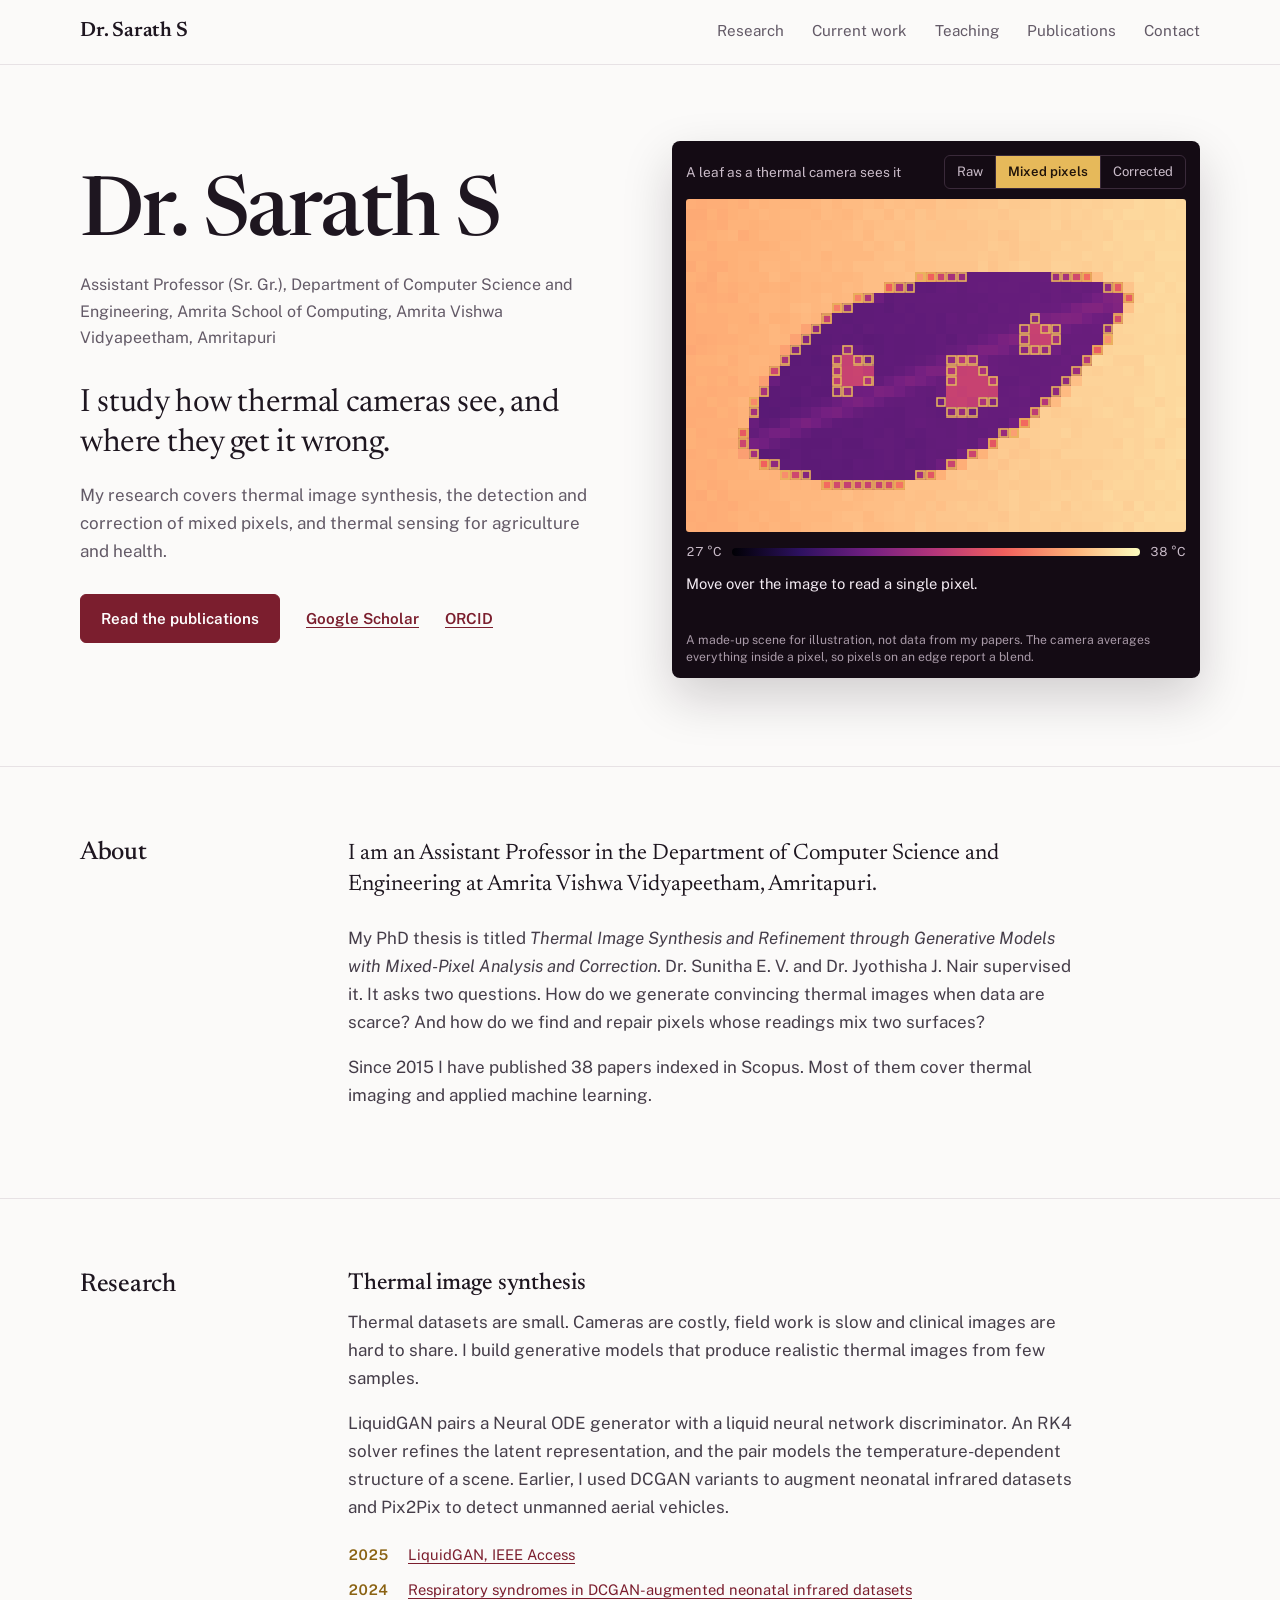
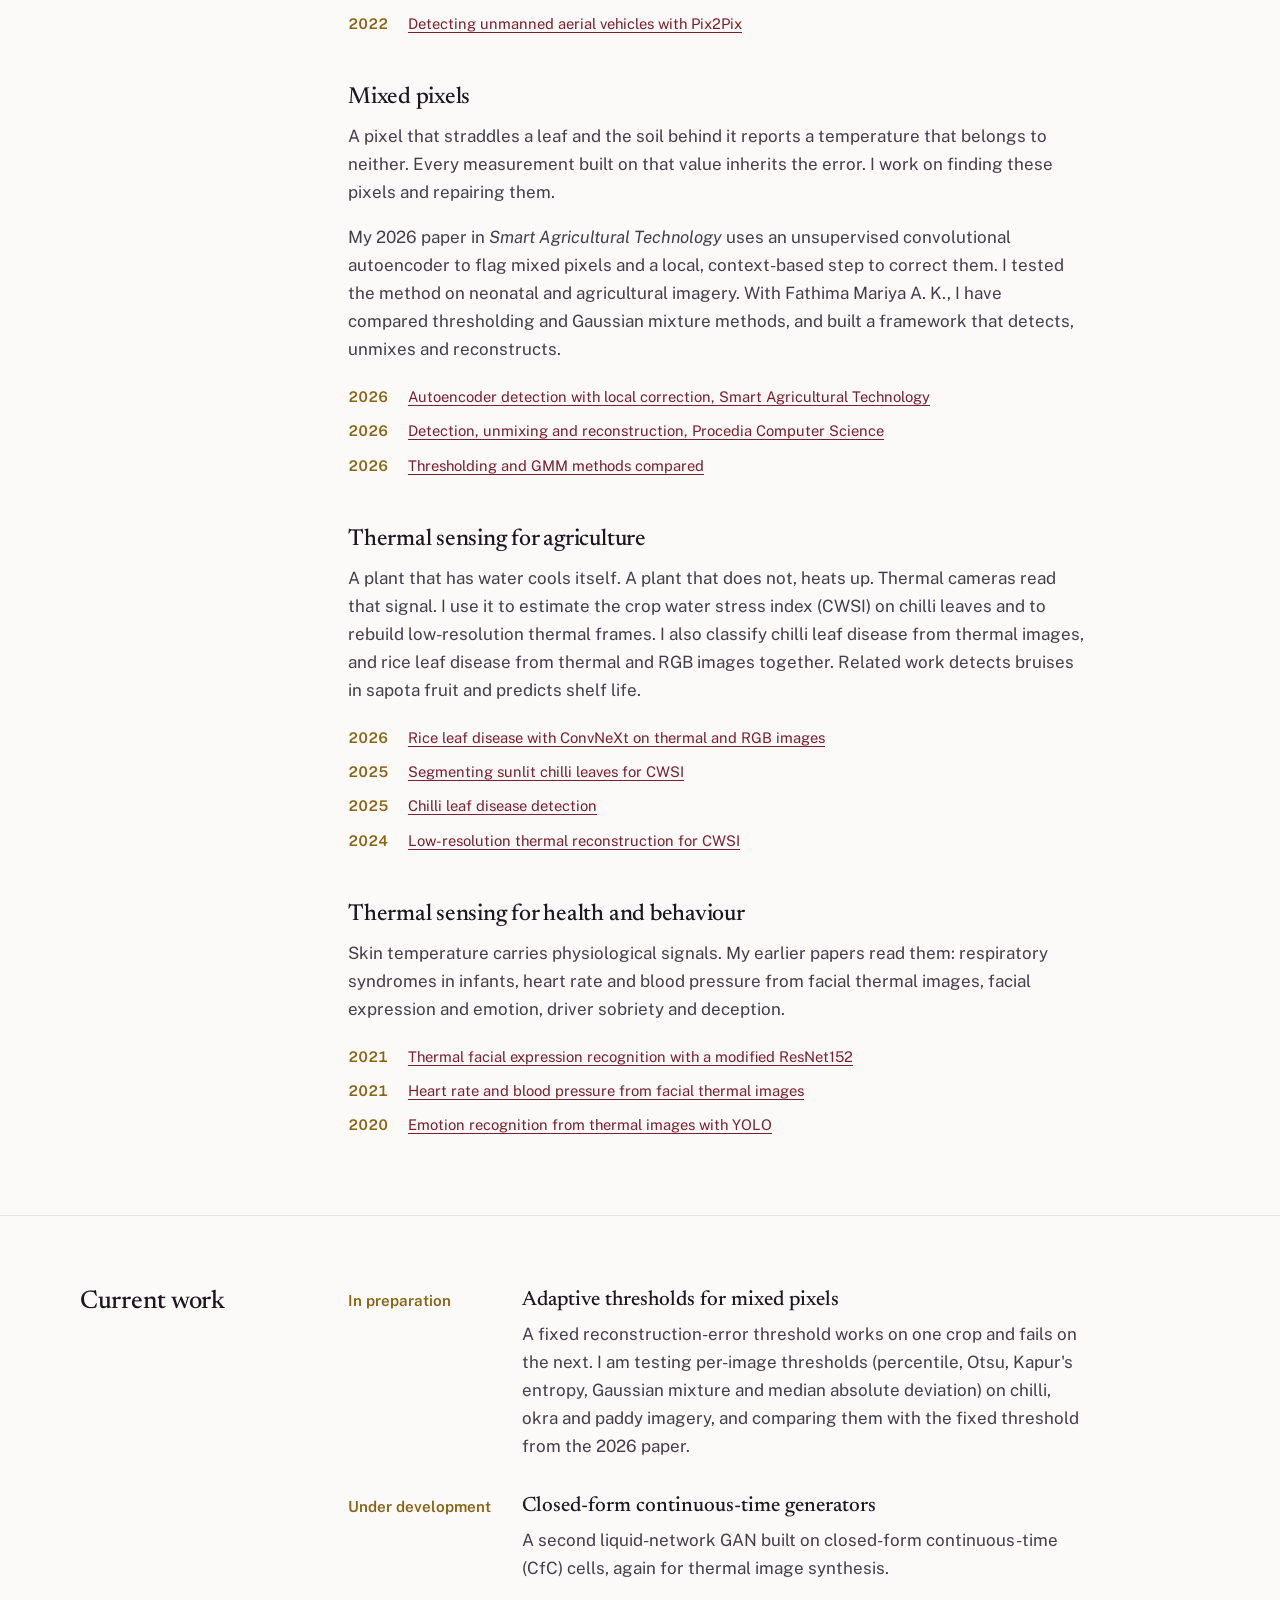
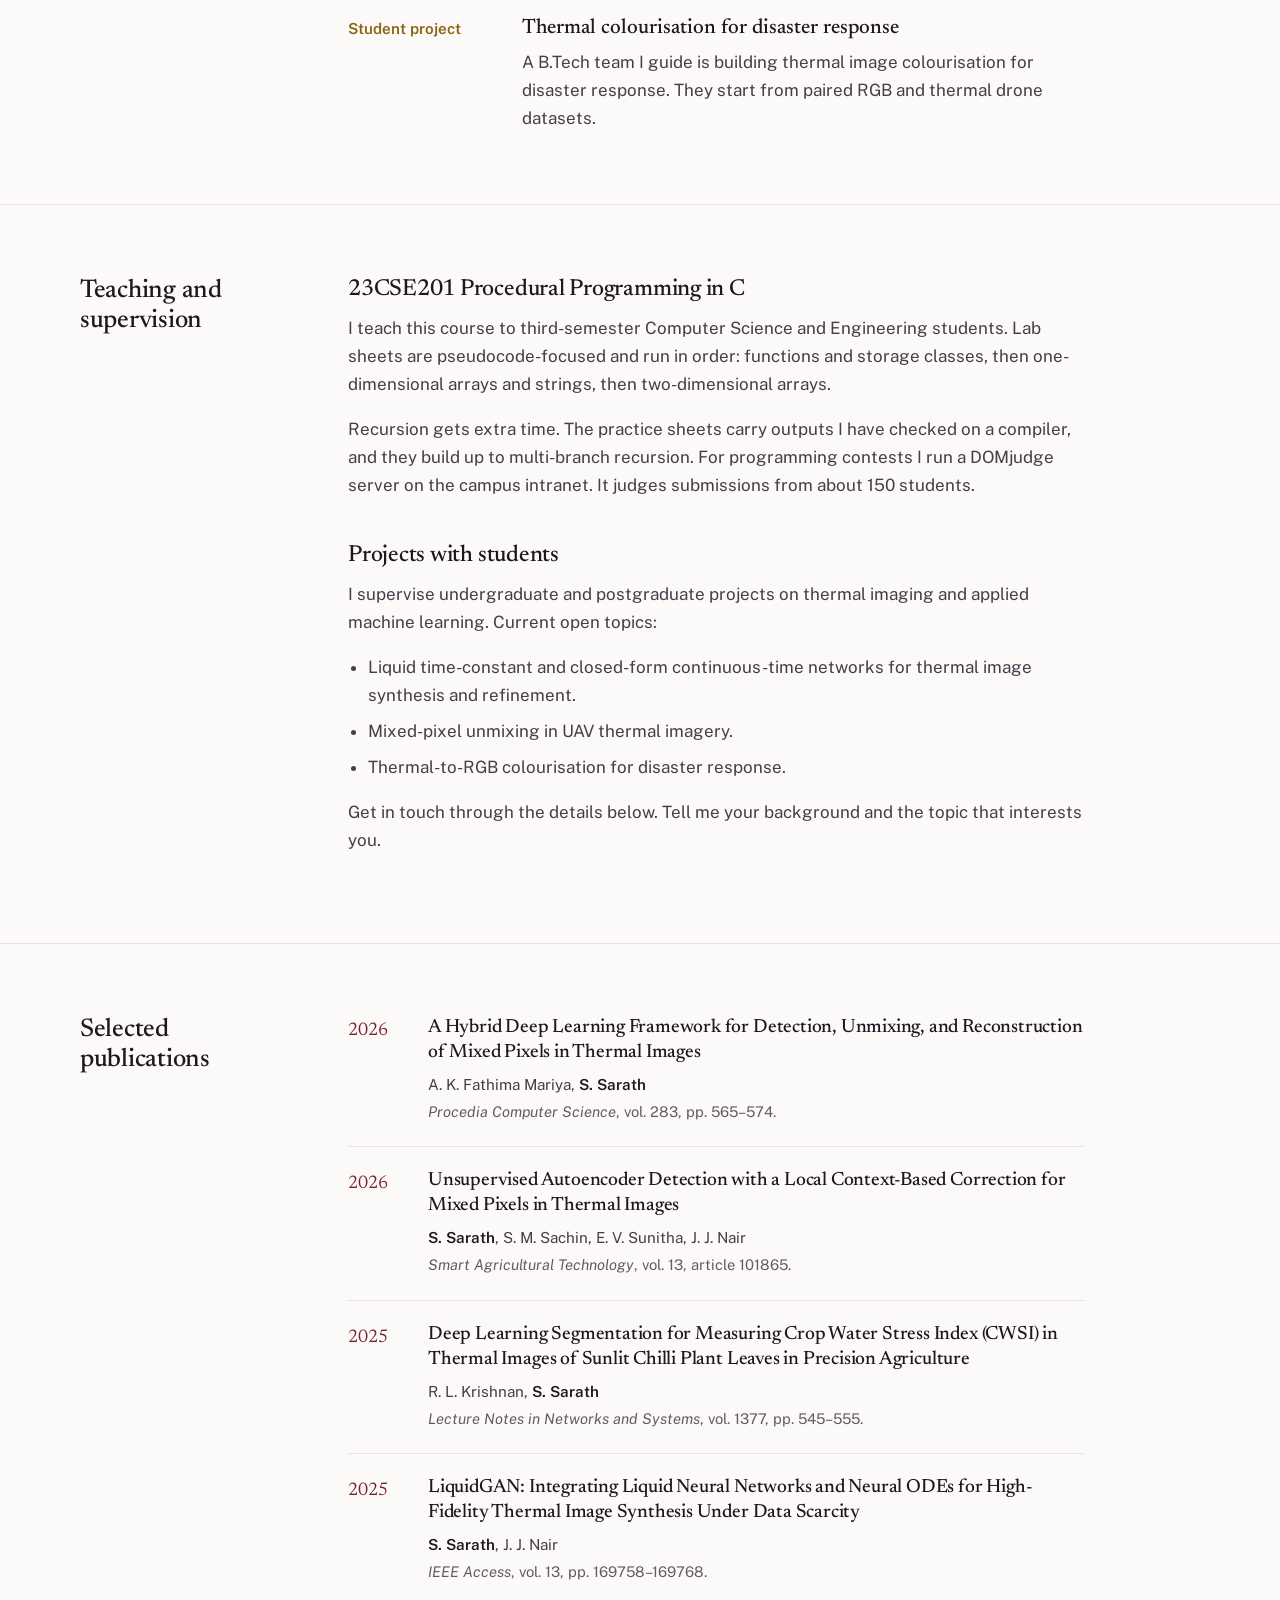
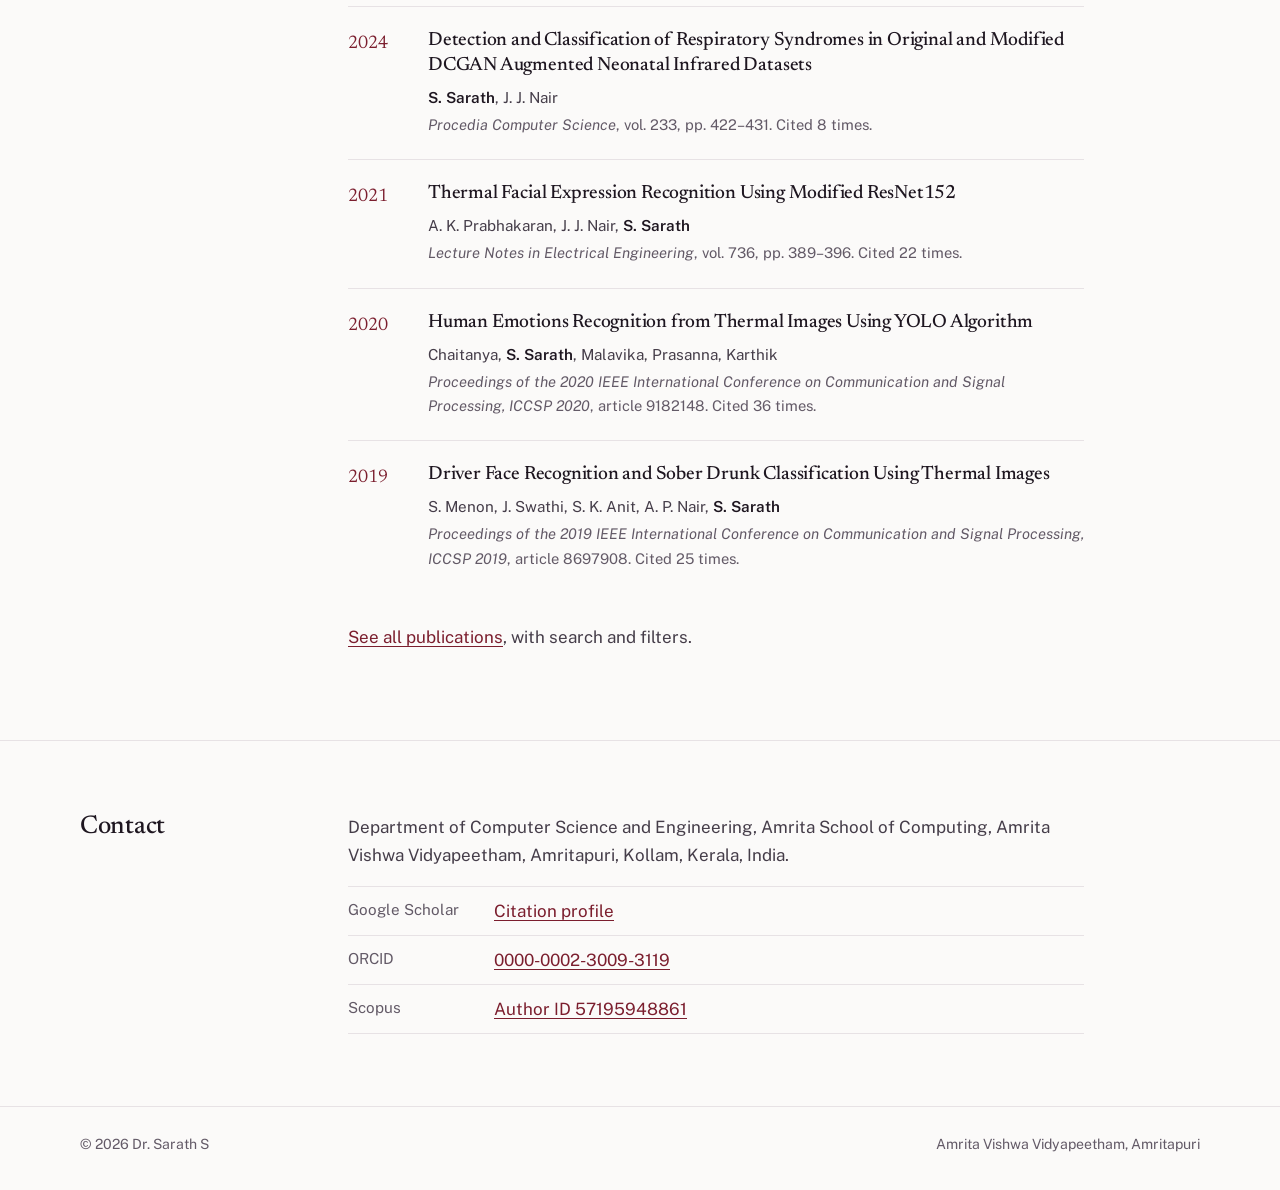
==== commit 4f8feb55: "Add files via upload" ====
--- a/index.html
+++ b/index.html
@@ -1,220 +1,297 @@
 <!DOCTYPE html>
-<html lang="en">
+<html lang="en-GB">
 <head>
   <meta charset="UTF-8">
   <meta name="viewport" content="width=device-width, initial-scale=1.0">
-  <meta name="description" content="Dr. Sarath S - Assistant Professor and researcher in Computer Science and Engineering.">
-  <title>Dr. Sarath S | Faculty & Research</title>
+  <title>Dr. Sarath S | Thermal imaging and machine learning</title>
+  <meta name="description" content="Dr. Sarath S is an Assistant Professor (Sr. Gr.) in Computer Science and Engineering at Amrita Vishwa Vidyapeetham, Amritapuri. His research covers thermal image synthesis, mixed-pixel detection and correction, and thermal sensing for agriculture and health.">
+  <link rel="canonical" href="https://drsaraths.github.io/">
+  <link rel="icon" href="favicon.svg" type="image/svg+xml">
+  <meta property="og:type" content="website">
+  <meta property="og:title" content="Dr. Sarath S | Thermal imaging and machine learning">
+  <meta property="og:description" content="Thermal image synthesis, mixed-pixel detection and correction, and thermal sensing for agriculture and health.">
+  <meta property="og:url" content="https://drsaraths.github.io/">
+  <meta name="theme-color" content="#7b1e2e">
+  <link rel="preconnect" href="https://fonts.googleapis.com">
+  <link rel="preconnect" href="https://fonts.gstatic.com" crossorigin>
+  <link rel="stylesheet" href="https://fonts.googleapis.com/css2?family=Newsreader:opsz,wght@6..72,400;6..72,500;6..72,600&family=Public+Sans:ital,wght@0,400;0,500;0,600;1,400&display=swap">
   <link rel="stylesheet" href="style.css">
+  <script type="application/ld+json">
+  {
+    "@context": "https://schema.org",
+    "@type": "Person",
+    "name": "Sarath S",
+    "honorificPrefix": "Dr.",
+    "jobTitle": "Assistant Professor (Sr. Gr.)",
+    "affiliation": {
+      "@type": "CollegeOrUniversity",
+      "name": "Amrita Vishwa Vidyapeetham",
+      "department": "Department of Computer Science and Engineering, Amritapuri"
+    },
+    "url": "https://drsaraths.github.io/",
+    "sameAs": [
+      "https://orcid.org/0000-0002-3009-3119",
+      "https://scholar.google.com/citations?hl=en&user=gVkkGKgAAAAJ",
+      "https://www.scopus.com/authid/detail.uri?authorId=57195948861"
+    ],
+    "knowsAbout": ["Thermal imaging", "Generative adversarial networks", "Mixed-pixel detection", "Neural ODEs", "Liquid neural networks", "Precision agriculture"]
+  }
+  </script>
 </head>
 <body>
+  <a class="skip-link" href="#main">Skip to content</a>
+
   <header class="site-header">
-    <nav class="nav container">
-      <a class="brand" href="#home">Dr. Sarath S</a>
-      <button class="menu-toggle" aria-label="Open menu">☰</button>
+    <nav class="nav container" aria-label="Main">
+      <a class="brand" href="index.html">Dr. Sarath S</a>
+      <button class="menu-toggle" aria-label="Toggle menu" aria-expanded="false">Menu</button>
       <div class="nav-links">
-        <a href="#about">About</a>
         <a href="#research">Research</a>
+        <a href="#current-work">Current work</a>
+        <a href="#teaching">Teaching</a>
         <a href="publications.html">Publications</a>
-        <a href="#teaching">Teaching</a>
-        <a href="#projects">Projects</a>
         <a href="#contact">Contact</a>
       </div>
     </nav>
   </header>
 
-  <main>
-    <section id="home" class="hero">
+  <main id="main">
+    <section class="hero" id="home">
       <div class="container hero-grid">
         <div>
-          <p class="eyebrow">Computer Science & Engineering</p>
           <h1>Dr. Sarath S</h1>
-          <h2>Assistant Professor (Sr. Gr.)</h2>
-          <p class="hero-text">
-            Faculty member and researcher working at the intersection of machine learning,
-            thermal imaging, data mining, and intelligent generative models.
-          </p>
-          <div class="hero-buttons">
-            <a class="btn primary" href="#research">Explore Research</a>
-            <a class="btn secondary" href="#contact">Contact</a>
+          <p class="role">Assistant Professor (Sr. Gr.), Department of Computer Science and Engineering, Amrita School of Computing, Amrita Vishwa Vidyapeetham, Amritapuri</p>
+          <p class="lead">I study how thermal cameras see, and where they get it wrong.</p>
+          <p class="hero-text">My research covers thermal image synthesis, the detection and correction of mixed pixels, and thermal sensing for agriculture and health.</p>
+          <div class="hero-actions">
+            <a class="btn" href="publications.html">Read the publications</a>
+            <a class="text-link" href="https://scholar.google.com/citations?hl=en&user=gVkkGKgAAAAJ" target="_blank" rel="noopener">Google Scholar</a>
+            <a class="text-link" href="https://orcid.org/0000-0002-3009-3119" target="_blank" rel="noopener">ORCID</a>
           </div>
-          <div class="profile-links">
-            <a href="https://scholar.google.com/citations?hl=en&user=gVkkGKgAAAAJ" target="_blank" rel="noopener">Google Scholar ↗</a>
-            <a href="https://orcid.org/0000-0002-3009-3119" target="_blank" rel="noopener">ORCID ↗</a>
+        </div>
+
+        <figure class="viewport" aria-labelledby="vp-title">
+          <div class="vp-bar">
+            <span class="vp-title" id="vp-title">A leaf as a thermal camera sees it</span>
+            <div class="segmented" role="group" aria-label="View">
+              <button type="button" data-mode="raw" aria-pressed="false">Raw</button>
+              <button type="button" data-mode="mixed" aria-pressed="true">Mixed pixels</button>
+              <button type="button" data-mode="corrected" aria-pressed="false">Corrected</button>
+            </div>
           </div>
-        </div>
-        <div class="profile-card">
-          <div class="profile-placeholder">SS</div>
-          <h3>Department of Computer Science & Engineering</h3>
-          <p>Amrita Vishwa Vidyapeetham<br>Amrita School of Computing, Amritapuri</p>
-        </div>
-      </div>
-    </section>
-
-    <section id="about" class="section">
-      <div class="container">
-        <div class="section-heading">
-          <p class="eyebrow">About</p>
-          <h2>Academic Profile</h2>
-        </div>
-        <div class="two-col">
-          <div>
-            <p>
-              I am an Assistant Professor (Sr. Gr.) in the Department of Computer Science
-              and Engineering at Amrita Vishwa Vidyapeetham, Amritapuri. My academic and
-              research interests focus on machine learning, thermal imaging, data mining,
-              and algorithms, with applications in intelligent image understanding.
-            </p>
-            <p>
-              My research includes thermal image synthesis and refinement, data augmentation
-              under data scarcity, mixed-pixel identification and correction, and
-              thermally aware generative modelling.
-            </p>
-          </div>
-          <div class="info-box">
-            <div><span>Affiliation</span><strong>Amrita Vishwa Vidyapeetham</strong></div>
-            <div><span>Department</span><strong>Computer Science & Engineering</strong></div>
-            <div><span>Campus</span><strong>Amritapuri</strong></div>
-            <div><span>Research</span><strong>ML · Thermal Imaging · Data Mining</strong></div>
-          </div>
-        </div>
-      </div>
-    </section>
-
-    <section id="research" class="section alt">
-      <div class="container">
-        <div class="section-heading">
-          <p class="eyebrow">Research</p>
-          <h2>Research Interests</h2>
-        </div>
-        <div class="cards">
-          <article class="card"><h3>Thermal Imaging</h3><p>Thermal image understanding, synthesis, refinement, and quality improvement.</p></article>
-          <article class="card"><h3>Generative AI</h3><p>GAN-based thermal image synthesis and high-fidelity generation under data scarcity.</p></article>
-          <article class="card"><h3>Liquid Neural Networks</h3><p>Dynamic neural models for learning subtle temporal and temperature-dependent patterns.</p></article>
-          <article class="card"><h3>Neural ODEs</h3><p>Continuous-depth modelling and ODE-based latent representation refinement.</p></article>
-          <article class="card"><h3>Precision Agriculture</h3><p>Thermal imaging and machine learning for crop monitoring and analysis.</p></article>
-          <article class="card"><h3>Data Mining & Algorithms</h3><p>Machine learning, pattern analysis, and algorithmic approaches to real-world data.</p></article>
-        </div>
-      </div>
-    </section>
-
-    <section id="featured" class="section">
-      <div class="container feature">
-        <div>
-          <p class="eyebrow">Featured Research</p>
-          <h2>LiquidGAN</h2>
-          <p class="feature-title">
-            Integrating Liquid Neural Networks & Neural ODEs for High-Fidelity Thermal Image
-            Synthesis under Data Scarcity
-          </p>
-          <p>
-            The research combines an ODE-based generator with a Liquid Neural Network
-            discriminator to model dynamic thermal patterns and improve synthetic thermal
-            image quality when training data are limited.
-          </p>
-          <div class="tag-row">
-            <span>GANs</span><span>Neural ODE</span><span>LNN</span><span>Thermal Imaging</span>
-          </div>
-        </div>
-        <div class="metric-card">
-          <div class="metric">RK4</div>
-          <p>ODE solver for latent representation refinement</p>
-          <div class="metric">AMP</div>
-          <p>Automatic mixed precision for efficient training</p>
-        </div>
-      </div>
-    </section>
-
-    <section id="publications" class="section alt">
-      <div class="container">
-        <div class="section-heading">
-          <p class="eyebrow">Research Output</p>
-          <h2>Selected Publications</h2>
-          <p class="section-intro">
-            Selected journal articles and research publications in thermal imaging,
-            deep learning, generative AI, and computer vision.
-          </p>
-        </div>
-
-        <div class="publication-list">
-          <article class="publication">
+          <canvas id="thermal" tabindex="0" role="img" aria-label="Synthetic thermal image of a leaf on soil. Use the arrow keys or pointer to inspect individual pixels."></canvas>
+          <div class="vp-legend" aria-hidden="true"><span>27 °C</span><span class="vp-scale"></span><span>38 °C</span></div>
+          <p class="vp-readout" id="thermal-readout" aria-live="polite"></p>
+          <p class="vp-note">A made-up scene for illustration, not data from my papers. The camera averages everything inside a pixel, so pixels on an edge report a blend.</p>
+        </figure>
+      </div>
+    </section>
+
+    <section class="section" id="about">
+      <div class="container section-grid">
+        <h2>About</h2>
+        <div class="section-body">
+          <p class="big">I am an Assistant Professor in the Department of Computer Science and Engineering at Amrita Vishwa Vidyapeetham, Amritapuri.</p>
+          <p>My PhD thesis is titled <em>Thermal Image Synthesis and Refinement through Generative Models with Mixed-Pixel Analysis and Correction</em>. Dr. Sunitha E. V. and Dr. Jyothisha J. Nair supervised it. It asks two questions. How do we generate convincing thermal images when data are scarce? And how do we find and repair pixels whose readings mix two surfaces?</p>
+          <p><!-- stats:start -->Since 2015 I have published 38 papers indexed in Scopus.<!-- stats:end --> Most of them cover thermal imaging and applied machine learning.</p>
+        </div>
+      </div>
+    </section>
+
+    <section class="section" id="research">
+      <div class="container section-grid">
+        <h2>Research</h2>
+        <div class="section-body">
+          <article class="entry">
+            <h3>Thermal image synthesis</h3>
+            <p>Thermal datasets are small. Cameras are costly, field work is slow and clinical images are hard to share. I build generative models that produce realistic thermal images from few samples.</p>
+            <p>LiquidGAN pairs a Neural ODE generator with a liquid neural network discriminator. An RK4 solver refines the latent representation, and the pair models the temperature-dependent structure of a scene. Earlier, I used DCGAN variants to augment neonatal infrared datasets and Pix2Pix to detect unmanned aerial vehicles.</p>
+            <ul class="related">
+              <li><span>2025</span><a href="https://doi.org/10.1109/ACCESS.2025.3612038" target="_blank" rel="noopener">LiquidGAN, IEEE Access</a></li>
+              <li><span>2024</span><a href="https://doi.org/10.1016/j.procs.2024.03.232" target="_blank" rel="noopener">Respiratory syndromes in DCGAN-augmented neonatal infrared datasets</a></li>
+              <li><span>2022</span><a href="https://doi.org/10.1109/ICAIS53314.2022.9742902" target="_blank" rel="noopener">Detecting unmanned aerial vehicles with Pix2Pix</a></li>
+            </ul>
+          </article>
+
+          <article class="entry">
+            <h3>Mixed pixels</h3>
+            <p>A pixel that straddles a leaf and the soil behind it reports a temperature that belongs to neither. Every measurement built on that value inherits the error. I work on finding these pixels and repairing them.</p>
+            <p>My 2026 paper in <em>Smart Agricultural Technology</em> uses an unsupervised convolutional autoencoder to flag mixed pixels and a local, context-based step to correct them. I tested the method on neonatal and agricultural imagery. With Fathima Mariya A. K., I have compared thresholding and Gaussian mixture methods, and built a framework that detects, unmixes and reconstructs.</p>
+            <ul class="related">
+              <li><span>2026</span><a href="https://doi.org/10.1016/j.atech.2026.101865" target="_blank" rel="noopener">Autoencoder detection with local correction, Smart Agricultural Technology</a></li>
+              <li><span>2026</span><a href="https://doi.org/10.1016/j.procs.2026.06.139" target="_blank" rel="noopener">Detection, unmixing and reconstruction, Procedia Computer Science</a></li>
+              <li><span>2026</span><a href="https://doi.org/10.1007/978-3-032-06668-8_14" target="_blank" rel="noopener">Thresholding and GMM methods compared</a></li>
+            </ul>
+          </article>
+
+          <article class="entry">
+            <h3>Thermal sensing for agriculture</h3>
+            <p>A plant that has water cools itself. A plant that does not, heats up. Thermal cameras read that signal. I use it to estimate the crop water stress index (CWSI) on chilli leaves and to rebuild low-resolution thermal frames. I also classify chilli leaf disease from thermal images, and rice leaf disease from thermal and RGB images together. Related work detects bruises in sapota fruit and predicts shelf life.</p>
+            <ul class="related">
+              <li><span>2026</span><a href="https://doi.org/10.1007/978-981-95-0148-9_11" target="_blank" rel="noopener">Rice leaf disease with ConvNeXt on thermal and RGB images</a></li>
+              <li><span>2025</span><a href="https://doi.org/10.1007/978-981-96-5370-6_40" target="_blank" rel="noopener">Segmenting sunlit chilli leaves for CWSI</a></li>
+              <li><span>2025</span><a href="https://doi.org/10.1007/978-981-96-5370-6_5" target="_blank" rel="noopener">Chilli leaf disease detection</a></li>
+              <li><span>2024</span><a href="https://doi.org/10.1109/ICESC60852.2024.10689781" target="_blank" rel="noopener">Low-resolution thermal reconstruction for CWSI</a></li>
+            </ul>
+          </article>
+
+          <article class="entry">
+            <h3>Thermal sensing for health and behaviour</h3>
+            <p>Skin temperature carries physiological signals. My earlier papers read them: respiratory syndromes in infants, heart rate and blood pressure from facial thermal images, facial expression and emotion, driver sobriety and deception.</p>
+            <ul class="related">
+              <li><span>2021</span><a href="https://doi.org/10.1007/978-981-33-6987-0_32" target="_blank" rel="noopener">Thermal facial expression recognition with a modified ResNet152</a></li>
+              <li><span>2021</span><a href="https://doi.org/10.1109/ICCCNT51525.2021.9579621" target="_blank" rel="noopener">Heart rate and blood pressure from facial thermal images</a></li>
+              <li><span>2020</span><a href="https://doi.org/10.1109/ICCSP48568.2020.9182148" target="_blank" rel="noopener">Emotion recognition from thermal images with YOLO</a></li>
+            </ul>
+          </article>
+        </div>
+      </div>
+    </section>
+
+    <section class="section" id="current-work">
+      <div class="container section-grid">
+        <h2>Current work</h2>
+        <div class="section-body">
+          <dl class="now-list">
+            <div>
+              <dt>In preparation</dt>
+              <dd><strong>Adaptive thresholds for mixed pixels</strong>A fixed reconstruction-error threshold works on one crop and fails on the next. I am testing per-image thresholds (percentile, Otsu, Kapur's entropy, Gaussian mixture and median absolute deviation) on chilli, okra and paddy imagery, and comparing them with the fixed threshold from the 2026 paper.</dd>
+            </div>
+            <div>
+              <dt>Under development</dt>
+              <dd><strong>Closed-form continuous-time generators</strong>A second liquid-network GAN built on closed-form continuous-time (CfC) cells, again for thermal image synthesis.</dd>
+            </div>
+            <div>
+              <dt>Student project</dt>
+              <dd><strong>Thermal colourisation for disaster response</strong>A B.Tech team I guide is building thermal image colourisation for disaster response. They start from paired RGB and thermal drone datasets.</dd>
+            </div>
+          </dl>
+        </div>
+      </div>
+    </section>
+
+    <section class="section" id="teaching">
+      <div class="container section-grid">
+        <h2>Teaching and supervision</h2>
+        <div class="section-body">
+          <article class="entry">
+            <h3>23CSE201 Procedural Programming in C</h3>
+            <p>I teach this course to third-semester Computer Science and Engineering students. Lab sheets are pseudocode-focused and run in order: functions and storage classes, then one-dimensional arrays and strings, then two-dimensional arrays.</p>
+            <p>Recursion gets extra time. The practice sheets carry outputs I have checked on a compiler, and they build up to multi-branch recursion. For programming contests I run a DOMjudge server on the campus intranet. It judges submissions from about 150 students.</p>
+          </article>
+          <article class="entry">
+            <h3>Projects with students</h3>
+            <p>I supervise undergraduate and postgraduate projects on thermal imaging and applied machine learning. Current open topics:</p>
+            <ul class="plain-list">
+              <li>Liquid time-constant and closed-form continuous-time networks for thermal image synthesis and refinement.</li>
+              <li>Mixed-pixel unmixing in UAV thermal imagery.</li>
+              <li>Thermal-to-RGB colourisation for disaster response.</li>
+            </ul>
+            <p>Get in touch through the details below. Tell me your background and the topic that interests you.</p>
+          </article>
+        </div>
+      </div>
+    </section>
+
+    <section class="section" id="publications">
+      <div class="container section-grid">
+        <h2>Selected publications</h2>
+        <div class="section-body">
+<!-- selected:start -->
+          <article class="pub-row">
             <span class="pub-year">2026</span>
             <div>
-              <h3>Unsupervised Autoencoder Detection with a Local Context-Based Correction for Mixed Pixels in Thermal Images</h3>
-              <p><strong>S. Sarath, S. M. Sachin, E. V. Sunitha, J. J. Nair</strong></p>
-              <p><em>Smart Agricultural Technology</em>, Volume 13, 101865.</p>
-              <a class="pub-link" href="https://doi.org/10.1016/j.atech.2026.101865" target="_blank" rel="noopener">DOI →</a>
-            </div>
-          </article>
-
-          <article class="publication">
+              <h3 class="pub-title"><a href="https://doi.org/10.1016/j.procs.2026.06.139" target="_blank" rel="noopener">A Hybrid Deep Learning Framework for Detection, Unmixing, and Reconstruction of Mixed Pixels in Thermal Images</a></h3>
+              <p class="pub-authors">A. K. Fathima Mariya, <strong>S. Sarath</strong></p>
+              <p class="pub-venue"><em>Procedia Computer Science</em>, vol. 283, pp. 565–574.</p>
+            </div>
+          </article>
+          <article class="pub-row">
+            <span class="pub-year">2026</span>
+            <div>
+              <h3 class="pub-title"><a href="https://doi.org/10.1016/j.atech.2026.101865" target="_blank" rel="noopener">Unsupervised Autoencoder Detection with a Local Context-Based Correction for Mixed Pixels in Thermal Images</a></h3>
+              <p class="pub-authors"><strong>S. Sarath</strong>, S. M. Sachin, E. V. Sunitha, J. J. Nair</p>
+              <p class="pub-venue"><em>Smart Agricultural Technology</em>, vol. 13, article 101865.</p>
+            </div>
+          </article>
+          <article class="pub-row">
             <span class="pub-year">2025</span>
             <div>
-              <h3>LiquidGAN: Integrating Liquid Neural Networks and Neural ODEs for High-Fidelity Thermal Image Synthesis Under Data Scarcity</h3>
-              <p><strong>S. Sarath, J. J. Nair</strong></p>
-              <p><em>IEEE Access</em>, Volume 13, pp. 169758–169768.</p>
-              <a class="pub-link" href="https://doi.org/10.1109/ACCESS.2025.3612038" target="_blank" rel="noopener">DOI →</a>
-            </div>
-          </article>
-
-          <article class="publication">
+              <h3 class="pub-title"><a href="https://doi.org/10.1007/978-981-96-5370-6_40" target="_blank" rel="noopener">Deep Learning Segmentation for Measuring Crop Water Stress Index (CWSI) in Thermal Images of Sunlit Chilli Plant Leaves in Precision Agriculture</a></h3>
+              <p class="pub-authors">R. L. Krishnan, <strong>S. Sarath</strong></p>
+              <p class="pub-venue"><em>Lecture Notes in Networks and Systems</em>, vol. 1377, pp. 545–555.</p>
+            </div>
+          </article>
+          <article class="pub-row">
+            <span class="pub-year">2025</span>
+            <div>
+              <h3 class="pub-title"><a href="https://doi.org/10.1109/ACCESS.2025.3612038" target="_blank" rel="noopener">LiquidGAN: Integrating Liquid Neural Networks and Neural ODEs for High-Fidelity Thermal Image Synthesis Under Data Scarcity</a></h3>
+              <p class="pub-authors"><strong>S. Sarath</strong>, J. J. Nair</p>
+              <p class="pub-venue"><em>IEEE Access</em>, vol. 13, pp. 169758–169768.</p>
+            </div>
+          </article>
+          <article class="pub-row">
             <span class="pub-year">2024</span>
             <div>
-              <h3>Detection and Classification of Respiratory Syndromes in Original and Modified DCGAN Augmented Neonatal Infrared Datasets</h3>
-              <p><strong>S. Sarath, J. J. Nair</strong></p>
-              <p><em>Procedia Computer Science</em>, Volume 233, pp. 422–431.</p>
-              <a class="pub-link" href="https://doi.org/10.1016/j.procs.2024.03.232" target="_blank" rel="noopener">DOI →</a>
-            </div>
-          </article>
-
-          <article class="publication">
-            <span class="pub-year">2025</span>
-            <div>
-              <h3>Comparative Analysis of Thresholding and GMM-Based Methods for Mixed Pixel Identification in Thermal Images</h3>
-              <p><strong>A. K. Fathima Mariya, S. Sarath, J. J. Nair, E. V. Sunitha</strong></p>
-              <p><em>ICT Systems and Sustainability: Proceedings of ICT4SD 2025</em>, pp. 136–145. Springer.</p>
-              <a class="pub-link" href="https://doi.org/10.1007/978-3-032-06668-8_14" target="_blank" rel="noopener">DOI →</a>
-            </div>
-          </article>
-
-          <article class="publication">
+              <h3 class="pub-title"><a href="https://doi.org/10.1016/j.procs.2024.03.232" target="_blank" rel="noopener">Detection and Classification of Respiratory Syndromes in Original and Modified DCGAN Augmented Neonatal Infrared Datasets</a></h3>
+              <p class="pub-authors"><strong>S. Sarath</strong>, J. J. Nair</p>
+              <p class="pub-venue"><em>Procedia Computer Science</em>, vol. 233, pp. 422–431. Cited 8 times.</p>
+            </div>
+          </article>
+          <article class="pub-row">
+            <span class="pub-year">2021</span>
+            <div>
+              <h3 class="pub-title"><a href="https://doi.org/10.1007/978-981-33-6987-0_32" target="_blank" rel="noopener">Thermal Facial Expression Recognition Using Modified ResNet152</a></h3>
+              <p class="pub-authors">A. K. Prabhakaran, J. J. Nair, <strong>S. Sarath</strong></p>
+              <p class="pub-venue"><em>Lecture Notes in Electrical Engineering</em>, vol. 736, pp. 389–396. Cited 22 times.</p>
+            </div>
+          </article>
+          <article class="pub-row">
+            <span class="pub-year">2020</span>
+            <div>
+              <h3 class="pub-title"><a href="https://doi.org/10.1109/ICCSP48568.2020.9182148" target="_blank" rel="noopener">Human Emotions Recognition from Thermal Images Using YOLO Algorithm</a></h3>
+              <p class="pub-authors">Chaitanya, <strong>S. Sarath</strong>, Malavika, Prasanna, Karthik</p>
+              <p class="pub-venue"><em>Proceedings of the 2020 IEEE International Conference on Communication and Signal Processing, ICCSP 2020</em>, article 9182148. Cited 36 times.</p>
+            </div>
+          </article>
+          <article class="pub-row">
             <span class="pub-year">2019</span>
             <div>
-              <h3>Region of Interest Based Comparative Analysis in Deception Detection Using Thermal Images</h3>
-              <p><strong>A. Ravindran, G. Gokul Krishna, Sagara, S. Sarath</strong></p>
-              <p><em>2019 2nd International Conference on Intelligent Computing, Instrumentation and Control Technologies (ICICICT)</em>.</p>
-              <a class="pub-link" href="https://doi.org/10.1109/ICICICT46008.2019.8993169" target="_blank" rel="noopener">DOI →</a>
-            </div>
-          </article>
-
-          <article class="publication">
-            <span class="pub-year">2018</span>
-            <div>
-              <h3>Priority Based Real Time Smart Traffic Control System Using Dynamic Background</h3>
-              <p><strong>D. L. R. Deepthi, S. Sarath</strong></p>
-              <p><em>2018 International Conference on Communication and Signal Processing (ICCSP)</em>, IEEE.</p>
-              <a class="pub-link" href="https://doi.org/10.1109/ICCSP.2018.8524501" target="_blank" rel="noopener">DOI →</a>
-            </div>
-          </article>
-
-          <article class="publication">
-            <span class="pub-year">2016</span>
-            <div>
-              <h3>Real Time Smart Traffic Control System Using Dynamic Background</h3>
-              <p><strong>S. Sarath, R. Chinnu, P. S. Gopika</strong></p>
-              <p><em>International Journal of Control Theory and Applications</em>, 9(10), pp. 4249–4255.</p>
-            </div>
-          </article>
-        </div>
-
-        <div class="publication-actions">
-          <a class="btn primary" href="https://scholar.google.com/citations?hl=en&user=gVkkGKgAAAAJ" target="_blank" rel="noopener">View Google Scholar</a>
-          <a class="btn secondary" href="https://orcid.org/0000-0002-3009-3119" target="_blank" rel="noopener">ORCID</a>
-          <a class="btn secondary" href="https://www.scopus.com/authid/detail.uri?authorId=57195948861" target="_blank" rel="noopener">Scopus</a>
-        </div>
-
-        <p class="note">This homepage shows selected publications. <a class="pub-link" href="publications.html">View the complete Scopus publication list →</a></p>
-      </div>
-    </section>
-
- +              <h3 class="pub-title"><a href="https://doi.org/10.1109/ICCSP.2019.8697908" target="_blank" rel="noopener">Driver Face Recognition and Sober Drunk Classification Using Thermal Images</a></h3>
+              <p class="pub-authors">S. Menon, J. Swathi, S. K. Anit, A. P. Nair, <strong>S. Sarath</strong></p>
+              <p class="pub-venue"><em>Proceedings of the 2019 IEEE International Conference on Communication and Signal Processing, ICCSP 2019</em>, article 8697908. Cited 25 times.</p>
+            </div>
+          </article>
+          <!-- selected:end -->
+          <p class="section-foot"><a href="publications.html">See all publications</a>, with search and filters.</p>
+        </div>
+      </div>
+    </section>
+
+    <section class="section" id="contact">
+      <div class="container section-grid">
+        <h2>Contact</h2>
+        <div class="section-body">
+          <p>Department of Computer Science and Engineering, Amrita School of Computing, Amrita Vishwa Vidyapeetham, Amritapuri, Kollam, Kerala, India.</p>
+          <ul class="contact-list">
+            <li data-email hidden><span>Email</span><a href="#"></a></li>
+            <li><span>Google Scholar</span><a href="https://scholar.google.com/citations?hl=en&user=gVkkGKgAAAAJ" target="_blank" rel="noopener">Citation profile</a></li>
+            <li><span>ORCID</span><a href="https://orcid.org/0000-0002-3009-3119" target="_blank" rel="noopener">0000-0002-3009-3119</a></li>
+            <li><span>Scopus</span><a href="https://www.scopus.com/authid/detail.uri?authorId=57195948861" target="_blank" rel="noopener">Author ID 57195948861</a></li>
+          </ul>
+        </div>
+      </div>
+    </section>
+  </main>
+
+  <footer>
+    <div class="container footer-inner">
+      <span>&copy; <span data-current-year></span> Dr. Sarath S</span>
+      <span>Amrita Vishwa Vidyapeetham, Amritapuri</span>
+    </div>
+  </footer>
+
+  <script src="script.js"></script>
+  <script src="thermal.js"></script>
+</body>
+</html>
--- a/style.css
+++ b/style.css
@@ -1,145 +1,216 @@
-@import url('https://fonts.googleapis.com/css2?family=Inter:wght@400;500;600;700;800&display=swap');
+/* Dr. Sarath S, academic site
+   Type: Newsreader (headings) + Public Sans (text)
+   Colour: maroon and gold from the institution, thermal-camera palette for the demo */
 
 :root {
-  --ink: #152033;
-  --muted: #5e6b7d;
-  --line: #e4e9f0;
-  --surface: #ffffff;
-  --soft: #f5f7fb;
-  --accent: #3157d5;
-  --accent-dark: #203ea0;
-  --shadow: 0 18px 45px rgba(21, 32, 51, .08);
-}
-
-* { box-sizing: border-box; }
-html { scroll-behavior: smooth; }
+  --paper: #fbfaf9;
+  --ink: #1e1620;
+  --muted: #635a67;
+  --line: #e7e2e5;
+  --maroon: #7b1e2e;
+  --maroon-dark: #5c1522;
+  --gold: #8a6212;
+  --gold-bright: #e6b95a;
+  --panel: #140b14;
+  --panel-line: #3a2a3a;
+  --serif: "Newsreader", Georgia, "Times New Roman", serif;
+  --sans: "Public Sans", system-ui, -apple-system, "Segoe UI", Roboto, Arial, sans-serif;
+  --rail: 220px;
+  --header-h: 64px;
+}
+
+*, *::before, *::after { box-sizing: border-box; }
+[hidden] { display: none !important; }
+html { scroll-behavior: smooth; scroll-padding-top: calc(var(--header-h) + 16px); }
 body {
   margin: 0;
-  font-family: Inter, Arial, sans-serif;
+  font-family: var(--sans);
+  font-size: 1.0625rem;
+  line-height: 1.65;
   color: var(--ink);
-  background: var(--surface);
-  line-height: 1.7;
-}
-a { color: inherit; text-decoration: none; }
+  background: var(--paper);
+  -webkit-font-smoothing: antialiased;
+}
+img, svg, canvas { max-width: 100%; }
+a { color: var(--maroon); text-decoration-thickness: 1px; text-underline-offset: 3px; }
+a:hover { color: var(--maroon-dark); }
+:focus-visible { outline: 2px solid var(--maroon); outline-offset: 3px; border-radius: 2px; }
+h1, h2, h3 { font-family: var(--serif); font-weight: 500; line-height: 1.15; margin: 0; letter-spacing: -0.01em; }
+p { margin: 0 0 1em; }
 .container { width: min(1120px, calc(100% - 40px)); margin: 0 auto; }
-
+.skip-link {
+  position: absolute; left: 12px; top: -60px; z-index: 100;
+  background: var(--maroon); color: #fff; padding: 10px 16px; border-radius: 6px;
+}
+.skip-link:focus { top: 12px; color: #fff; }
+
+/* Header */
 .site-header {
-  position: sticky; top: 0; z-index: 20;
-  background: rgba(255,255,255,.94);
-  backdrop-filter: blur(12px);
+  position: sticky; top: 0; z-index: 50;
+  background: rgba(251, 250, 249, .94);
+  backdrop-filter: blur(10px);
   border-bottom: 1px solid var(--line);
 }
-.nav { min-height: 72px; display:flex; align-items:center; justify-content:space-between; }
-.brand { font-weight: 800; font-size: 1.05rem; letter-spacing: -.02em; }
-.nav-links { display:flex; gap: 26px; font-size:.92rem; color:var(--muted); }
-.nav-links a:hover { color:var(--accent); }
-.menu-toggle { display:none; background:none; border:0; font-size:1.5rem; }
-
-.hero {
-  padding: 105px 0 95px;
-  background: radial-gradient(circle at 80% 15%, #e8edff 0, transparent 35%),
-              linear-gradient(180deg,#f8faff 0,#fff 100%);
-}
-.hero-grid { display:grid; grid-template-columns: 1.55fr .8fr; gap:70px; align-items:center; }
-.eyebrow {
-  margin:0 0 10px; text-transform:uppercase; letter-spacing:.14em;
-  font-size:.75rem; font-weight:800; color:var(--accent);
-}
-h1 { font-size: clamp(3rem, 7vw, 5.8rem); line-height: .98; letter-spacing:-.065em; margin:0 0 20px; }
-h2 { font-size:clamp(2rem,4vw,3rem); line-height:1.1; letter-spacing:-.04em; margin:0 0 22px; }
-h3 { line-height:1.25; margin:0 0 9px; }
-.hero h2 { font-size:1.3rem; color:var(--muted); letter-spacing:0; }
-.hero-text { max-width:680px; color:var(--muted); font-size:1.15rem; }
-.hero-buttons { display:flex; gap:12px; margin-top:30px; }
-.btn { padding:12px 20px; border-radius:10px; font-weight:700; border:1px solid var(--line); }
-.btn.primary { background:var(--accent); color:#fff; border-color:var(--accent); }
-.btn.primary:hover { background:var(--accent-dark); }
-.btn.secondary { background:#fff; }
-
-.profile-card {
-  background:#fff; padding:34px; border:1px solid var(--line);
-  border-radius:22px; box-shadow:var(--shadow);
-}
-.profile-placeholder {
-  width:115px; height:115px; border-radius:50%; display:grid; place-items:center;
-  margin-bottom:25px; background:#e9edff; color:var(--accent); font-size:2rem; font-weight:800;
-}
-.profile-card p { color:var(--muted); margin-bottom:0; }
-
-.section { padding:100px 0; }
-.section.alt { background:var(--soft); }
-.section-heading { margin-bottom:42px; max-width:750px; }
-.two-col { display:grid; grid-template-columns:1.3fr .9fr; gap:65px; }
-.two-col p { color:var(--muted); }
-.info-box { border-top:1px solid var(--line); }
-.info-box div { display:flex; justify-content:space-between; gap:20px; padding:15px 0; border-bottom:1px solid var(--line); }
-.info-box span { color:var(--muted); }
-.info-box strong { text-align:right; font-size:.9rem; }
-
-.cards { display:grid; grid-template-columns:repeat(3,1fr); gap:18px; }
-.cards.two { grid-template-columns:repeat(2,1fr); }
-.card {
-  padding:28px; background:#fff; border:1px solid var(--line);
-  border-radius:16px; transition:transform .2s, box-shadow .2s;
-}
-.card:hover { transform:translateY(-3px); box-shadow:var(--shadow); }
-.card p { color:var(--muted); margin:0; }
-
-.feature {
-  display:grid; grid-template-columns:1.5fr .8fr; gap:50px; align-items:center;
-}
-.feature-title { font-size:1.35rem; font-weight:700; }
-.feature p:not(.eyebrow):not(.feature-title) { color:var(--muted); }
-.tag-row { display:flex; flex-wrap:wrap; gap:8px; margin-top:22px; }
-.tag-row span { padding:6px 10px; border-radius:999px; background:#eef1ff; color:var(--accent); font-size:.8rem; font-weight:700; }
-.metric-card { background:#152033; color:#fff; border-radius:22px; padding:35px; }
-.metric { font-size:2.2rem; font-weight:800; }
-.metric-card p { color:#c8d0df !important; margin:0 0 22px; }
-
-.publication { display:grid; grid-template-columns:110px 1fr; gap:28px; padding:25px 0; border-top:1px solid var(--line); }
-.pub-year { color:var(--accent); font-weight:800; }
-.publication p { color:var(--muted); }
-.note { color:var(--muted); margin-top:30px; }
-
-.timeline { max-width:850px; }
-.timeline-item { display:grid; grid-template-columns:65px 1fr; gap:22px; padding:28px 0; border-top:1px solid var(--line); }
-.timeline-item > span { color:var(--accent); font-weight:800; }
-.timeline-item p { color:var(--muted); margin:0; }
-
-.contact { background:#152033; color:#fff; }
-.contact .eyebrow { color:#9eb0ff; }
-.contact-box { display:grid; grid-template-columns:1.2fr .8fr; gap:50px; align-items:center; }
-.contact-box p { color:#c8d0df; }
-.contact-links { display:flex; flex-direction:column; gap:13px; }
-.contact-links a { color:#fff; border-bottom:1px solid #42506a; padding-bottom:9px; }
-.contact-links a:hover { color:#b9c5ff; }
-
-footer { background:#101826; color:#aeb8c8; padding:22px 0; font-size:.85rem; }
-.footer-inner { display:flex; justify-content:space-between; gap:20px; }
-
-@media (max-width: 800px) {
-  .menu-toggle { display:block; }
+.nav { height: var(--header-h); display: flex; align-items: center; justify-content: space-between; gap: 24px; }
+.brand { font-family: var(--serif); font-size: 1.3rem; font-weight: 600; color: var(--ink); text-decoration: none; letter-spacing: -0.01em; }
+.brand:hover { color: var(--maroon); }
+.nav-links { display: flex; gap: 28px; font-size: .95rem; }
+.nav-links a { color: var(--muted); text-decoration: none; padding: 6px 0; border-bottom: 2px solid transparent; }
+.nav-links a:hover { color: var(--ink); }
+.nav-links a[aria-current="page"] { color: var(--ink); border-bottom-color: var(--maroon); }
+.menu-toggle {
+  display: none; background: none; border: 1px solid var(--line); border-radius: 6px;
+  padding: 7px 12px; font: inherit; font-size: .9rem; color: var(--ink); cursor: pointer;
+}
+
+/* Hero */
+.hero { padding: 76px 0 88px; }
+.hero-grid { display: grid; grid-template-columns: minmax(0, 1fr) minmax(0, 1fr); gap: 64px; align-items: center; }
+.hero h1 { font-size: clamp(3rem, 6.4vw, 5.2rem); line-height: 1; letter-spacing: -0.025em; font-weight: 500; margin-bottom: 14px; }
+.role { color: var(--muted); font-size: 1rem; margin-bottom: 32px; max-width: 34em; }
+.lead { font-family: var(--serif); font-size: clamp(1.5rem, 2.6vw, 2rem); line-height: 1.25; letter-spacing: -0.01em; margin-bottom: 18px; max-width: 20em; }
+.hero-text { color: var(--muted); max-width: 33em; }
+.hero-actions { display: flex; flex-wrap: wrap; align-items: center; gap: 12px 26px; margin-top: 28px; }
+.btn {
+  display: inline-block; padding: 11px 20px; border-radius: 6px; font-weight: 600; font-size: .95rem;
+  background: var(--maroon); color: #fff; text-decoration: none; border: 1px solid var(--maroon);
+}
+.btn:hover { background: var(--maroon-dark); border-color: var(--maroon-dark); color: #fff; }
+.text-link { font-weight: 600; font-size: .95rem; }
+
+/* Thermal viewport */
+.viewport { margin: 0; background: var(--panel); color: #efe6ee; border-radius: 8px; padding: 14px 14px 12px; box-shadow: 0 20px 50px rgba(20, 11, 20, .18); }
+.vp-bar { display: flex; flex-wrap: wrap; align-items: center; justify-content: space-between; gap: 10px; margin-bottom: 10px; }
+.vp-title { font-size: .85rem; color: #cbbdca; }
+.segmented { display: inline-flex; border: 1px solid var(--panel-line); border-radius: 6px; overflow: hidden; }
+.segmented button {
+  font: inherit; font-size: .82rem; padding: 5px 12px; background: transparent; color: #cbbdca;
+  border: 0; border-right: 1px solid var(--panel-line); cursor: pointer;
+}
+.segmented button:last-child { border-right: 0; }
+.segmented button:hover { background: #241624; }
+.segmented button[aria-pressed="true"] { background: var(--gold-bright); color: #21140a; font-weight: 600; }
+.viewport :focus-visible { outline-color: var(--gold-bright); }
+#thermal { display: block; width: 100%; height: auto; aspect-ratio: 3 / 2; image-rendering: pixelated; border-radius: 3px; cursor: crosshair; background: #000; touch-action: none; }
+.vp-legend { display: flex; align-items: center; gap: 10px; margin-top: 10px; font-size: .78rem; color: #cbbdca; font-variant-numeric: tabular-nums; }
+.vp-scale { flex: 1; height: 8px; border-radius: 4px; background: linear-gradient(90deg, #000004, #2d1160, #721f81, #b5367a, #f1605d, #feaf77, #fcfdbf); }
+.vp-readout { min-height: 3.4em; margin: 10px 0 0; font-size: .92rem; line-height: 1.5; color: #f3ebf2; }
+.vp-note { margin: 8px 0 0; font-size: .76rem; color: #a99aa8; line-height: 1.45; }
+
+/* Sections with a left rail */
+.section { border-top: 1px solid var(--line); padding: 72px 0; }
+.section-grid { display: grid; grid-template-columns: var(--rail) minmax(0, 1fr); gap: 48px; }
+.section-grid > h2 { font-size: 1.6rem; position: sticky; top: calc(var(--header-h) + 28px); align-self: start; }
+.section-body { max-width: 46rem; }
+.section-body > p { color: #453d49; }
+.section-body p.big { font-family: var(--serif); font-size: 1.4rem; line-height: 1.4; color: var(--ink); }
+
+.entry { margin-bottom: 44px; }
+.entry:last-child { margin-bottom: 0; }
+.entry h3 { font-size: 1.45rem; margin-bottom: 10px; }
+.entry p { color: #453d49; }
+.related { margin: 0; padding: 0; list-style: none; font-size: .92rem; }
+.related li { padding: 5px 0 5px 60px; position: relative; color: var(--muted); }
+.related li span { position: absolute; left: 0; color: var(--gold); font-weight: 600; font-variant-numeric: tabular-nums; }
+
+.now-list { margin: 0; }
+.now-list > div { display: grid; grid-template-columns: 150px minmax(0, 1fr); gap: 24px; padding: 0 0 34px; }
+.now-list > div:last-child { padding-bottom: 0; }
+.now-list dt { color: var(--gold); font-weight: 600; font-size: .95rem; }
+.now-list dd { margin: 0; color: #453d49; }
+.now-list dd strong { display: block; font-family: var(--serif); font-weight: 500; font-size: 1.3rem; line-height: 1.25; color: var(--ink); margin-bottom: 6px; }
+
+.subhead { font-size: 1.3rem; margin: 40px 0 8px; }
+.plain-list { margin: 0 0 1em; padding-left: 1.2em; color: #453d49; }
+.plain-list li { margin-bottom: 8px; }
+
+/* Publication rows */
+.pub-row { display: grid; grid-template-columns: 64px minmax(0, 1fr); gap: 16px; padding: 22px 0; border-top: 1px solid var(--line); }
+.pub-row:first-child { border-top: 0; padding-top: 0; }
+.pub-year { font-family: var(--serif); font-size: 1.15rem; color: var(--maroon); font-variant-numeric: tabular-nums; }
+.pub-title { font-family: var(--serif); font-size: 1.2rem; line-height: 1.3; margin: 0 0 6px; font-weight: 500; }
+.pub-title a { color: var(--ink); text-decoration: none; }
+.pub-title a:hover { color: var(--maroon); text-decoration: underline; }
+.pub-authors { margin: 0 0 3px; font-size: .95rem; color: #453d49; }
+.pub-authors strong { color: var(--ink); font-weight: 600; }
+.pub-venue { margin: 0; font-size: .92rem; color: var(--muted); }
+.pub-meta { margin: 8px 0 0; font-size: .85rem; color: var(--muted); display: flex; flex-wrap: wrap; gap: 4px 18px; }
+.pub-meta a { font-weight: 600; }
+.section-foot { margin-top: 30px; }
+
+/* Contact */
+.contact-list { list-style: none; margin: 0; padding: 0; }
+.contact-list li { padding: 10px 0; border-top: 1px solid var(--line); display: grid; grid-template-columns: 130px minmax(0, 1fr); gap: 16px; }
+.contact-list li:last-child { border-bottom: 1px solid var(--line); }
+.contact-list span { color: var(--muted); font-size: .95rem; }
+.contact-list [hidden] { display: none; }
+
+footer { border-top: 1px solid var(--line); padding: 26px 0 34px; font-size: .88rem; color: var(--muted); }
+.footer-inner { display: flex; flex-wrap: wrap; justify-content: space-between; gap: 8px 24px; }
+
+/* Publications page */
+.page-head { padding: 64px 0 28px; }
+.page-head h1 { font-size: clamp(2.6rem, 5.6vw, 4.2rem); margin-bottom: 16px; }
+.page-head p { max-width: 42rem; color: #453d49; }
+.page-head .summary { font-family: var(--serif); font-size: 1.35rem; line-height: 1.4; color: var(--ink); }
+.filters { position: sticky; top: var(--header-h); z-index: 20; background: rgba(251, 250, 249, .96); backdrop-filter: blur(10px); border-top: 1px solid var(--line); border-bottom: 1px solid var(--line); padding: 14px 0; }
+.filter-row { display: grid; grid-template-columns: minmax(0, 1fr) 150px 190px auto; gap: 12px; align-items: center; }
+.filter-row input, .filter-row select {
+  width: 100%; padding: 10px 12px; border: 1px solid #d5cfd3; border-radius: 6px;
+  background: #fff; font: inherit; font-size: .95rem; color: var(--ink);
+}
+.filter-row button {
+  font: inherit; font-size: .9rem; padding: 10px 14px; background: none; border: 1px solid #d5cfd3;
+  border-radius: 6px; color: var(--ink); cursor: pointer;
+}
+.filter-row button:hover { border-color: var(--maroon); color: var(--maroon); }
+.filter-count { margin: 12px 0 0; font-size: .88rem; color: var(--muted); }
+.pub-list { padding: 24px 0 90px; }
+.year-group { display: grid; grid-template-columns: 120px minmax(0, 1fr); gap: 32px; padding: 28px 0; border-top: 1px solid var(--line); }
+.year-group:first-child { border-top: 0; }
+.year-group > h2 { font-size: 2rem; color: var(--maroon); position: sticky; top: calc(var(--header-h) + 118px); align-self: start; font-variant-numeric: tabular-nums; }
+.year-group .pub-row { grid-template-columns: minmax(0, 1fr); gap: 0; padding: 20px 0; }
+.year-group .pub-row:first-of-type { padding-top: 0; }
+.year-group .pub-row:last-child { padding-bottom: 0; }
+.no-results { display: none; padding: 40px 0; color: var(--muted); }
+.source-note { font-size: .88rem; color: var(--muted); max-width: 42rem; margin-top: 30px; }
+
+/* 404 */
+.notfound { padding: 120px 0; }
+.notfound h1 { font-size: clamp(2.6rem, 6vw, 4rem); margin-bottom: 16px; }
+
+@media (max-width: 900px) {
+  .hero { padding: 48px 0 64px; }
+  .hero-grid { grid-template-columns: 1fr; gap: 44px; }
+  .section { padding: 52px 0; }
+  .section-grid { grid-template-columns: 1fr; gap: 20px; }
+  .section-grid > h2 { position: static; }
+  .now-list > div { grid-template-columns: 1fr; gap: 4px; }
+  .year-group { grid-template-columns: 1fr; gap: 10px; }
+  .year-group > h2 { position: static; font-size: 1.6rem; }
+  .filter-row { grid-template-columns: 1fr 1fr; }
+  .filter-row input { grid-column: 1 / -1; }
+  .filters { position: static; }
+}
+@media (max-width: 720px) {
+  .menu-toggle { display: inline-block; }
   .nav-links {
-    display:none; position:absolute; top:72px; left:0; right:0;
-    padding:20px; background:#fff; border-bottom:1px solid var(--line);
-    flex-direction:column; gap:15px;
+    display: none; position: absolute; top: var(--header-h); left: 0; right: 0;
+    flex-direction: column; gap: 4px; padding: 14px 20px 20px;
+    background: var(--paper); border-bottom: 1px solid var(--line);
   }
-  .nav-links.open { display:flex; }
-  .hero-grid, .two-col, .feature, .contact-box { grid-template-columns:1fr; }
-  .cards, .cards.two { grid-template-columns:1fr; }
-  .hero { padding:75px 0; }
-  .section { padding:70px 0; }
-}
-
-.profile-links { display:flex; flex-wrap:wrap; gap:18px; margin-top:18px; }
-.profile-links a { color:var(--accent); font-weight:700; font-size:.9rem; }
-.profile-links a:hover { color:var(--accent-dark); text-decoration:underline; }
-
-.section-intro { color: var(--muted); max-width: 760px; }
-.publication-list { border-top: 1px solid var(--line); }
-.publication { padding: 28px 0; }
-.publication h3 { margin-bottom: 8px; }
-.publication p { margin: 5px 0; }
-.pub-link { display:inline-block; margin-top:10px; color:var(--accent); font-weight:700; font-size:.9rem; }
-.pub-link:hover { text-decoration:underline; }
-.publication-actions { display:flex; flex-wrap:wrap; gap:12px; margin-top:30px; }
+  .nav-links.open { display: flex; }
+  .nav-links a { padding: 10px 0; border-bottom: 0; }
+  .pub-row { grid-template-columns: 52px minmax(0, 1fr); }
+  .contact-list li { grid-template-columns: 1fr; gap: 0; }
+}
+@media (prefers-reduced-motion: reduce) {
+  html { scroll-behavior: auto; }
+}
+@media print {
+  .site-header, .filters, footer, .skip-link { display: none; }
+  body { background: #fff; font-size: 10.5pt; }
+  .year-group > h2 { position: static; }
+  .pub-row { break-inside: avoid; }
+  a { color: inherit; }
+}
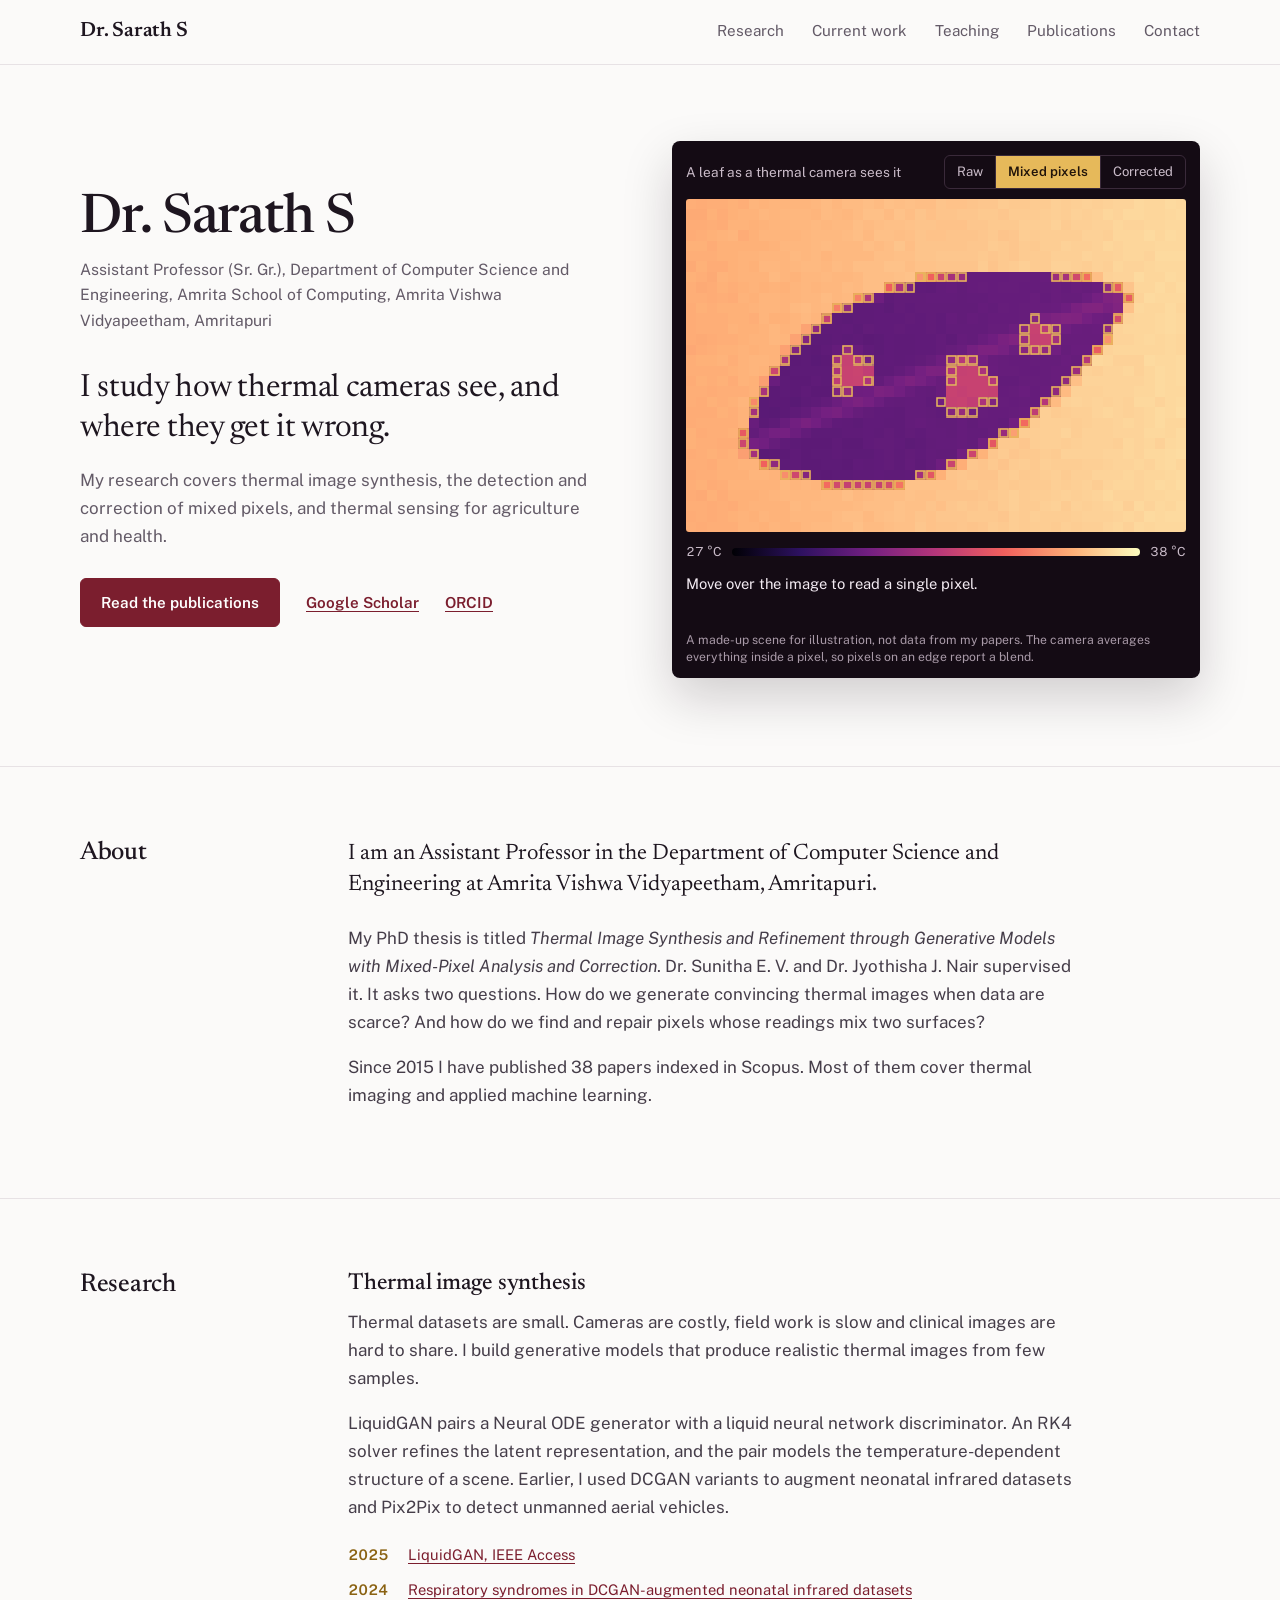
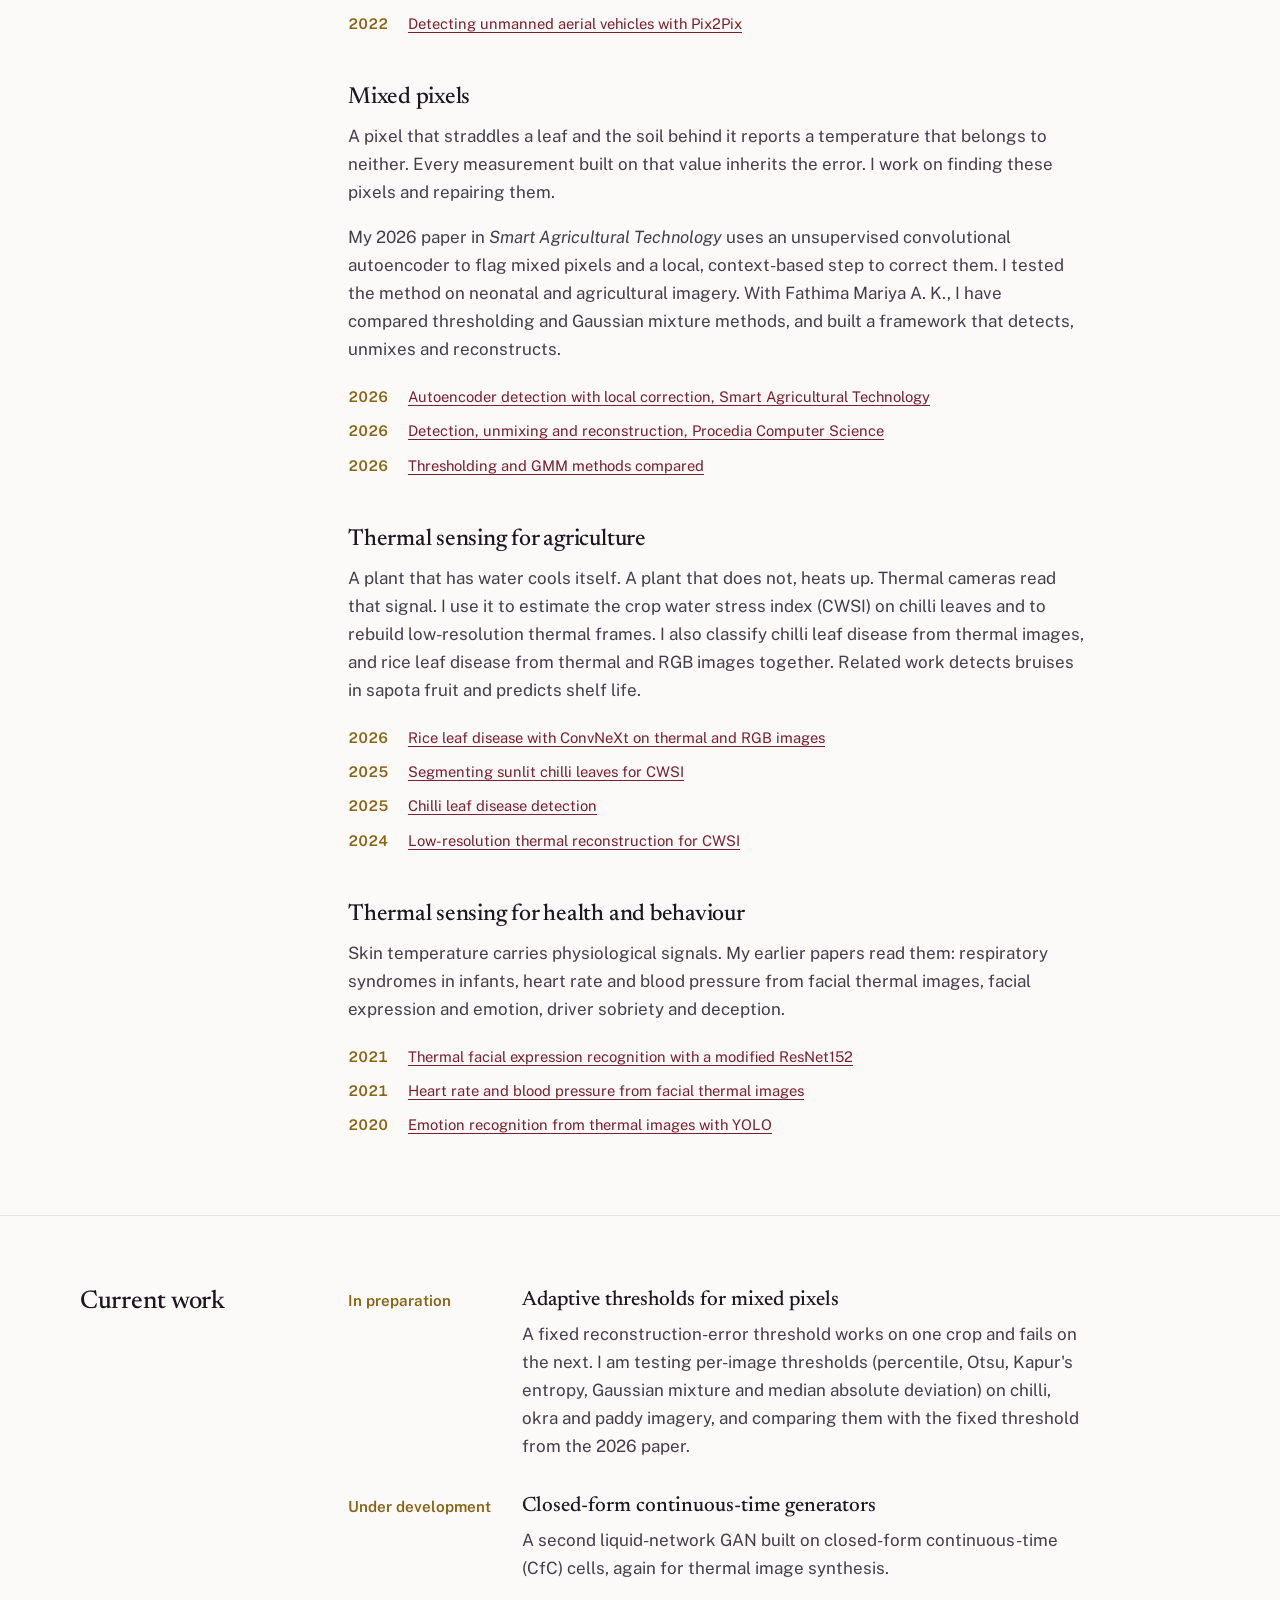
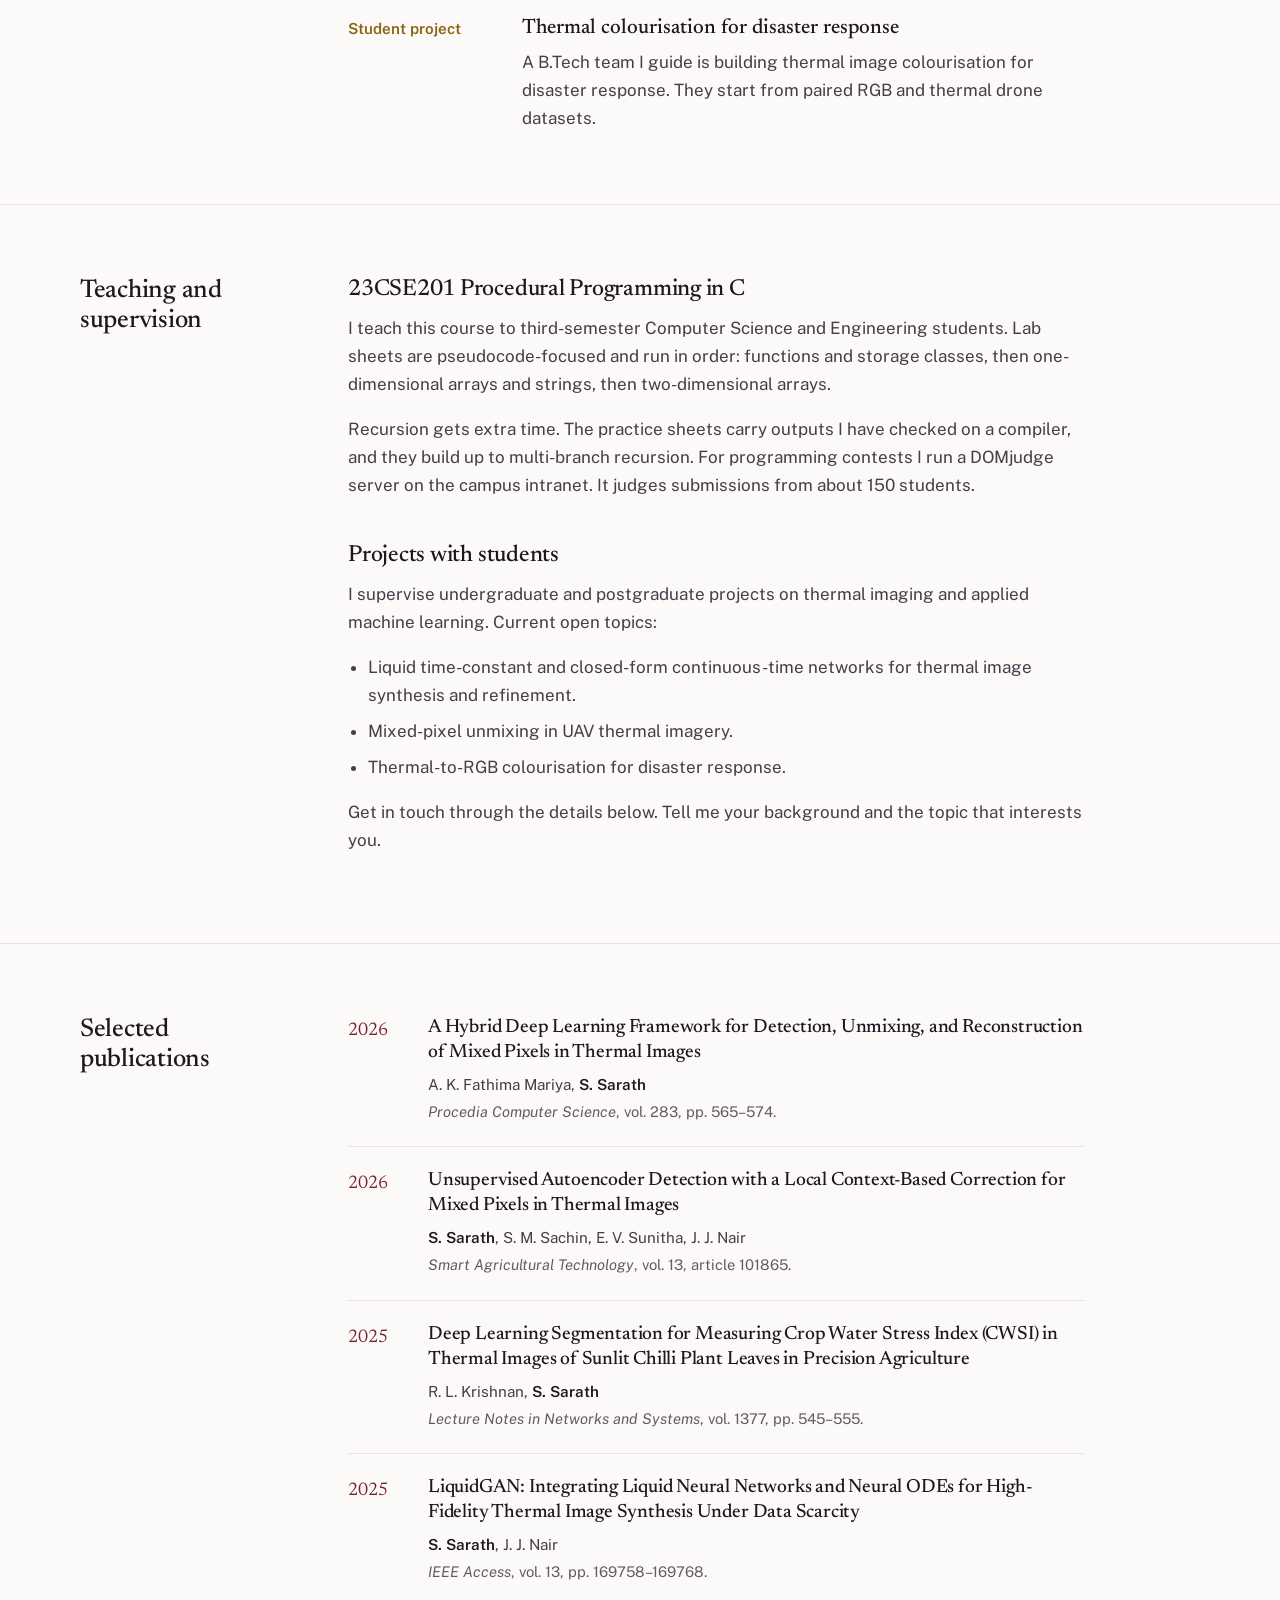
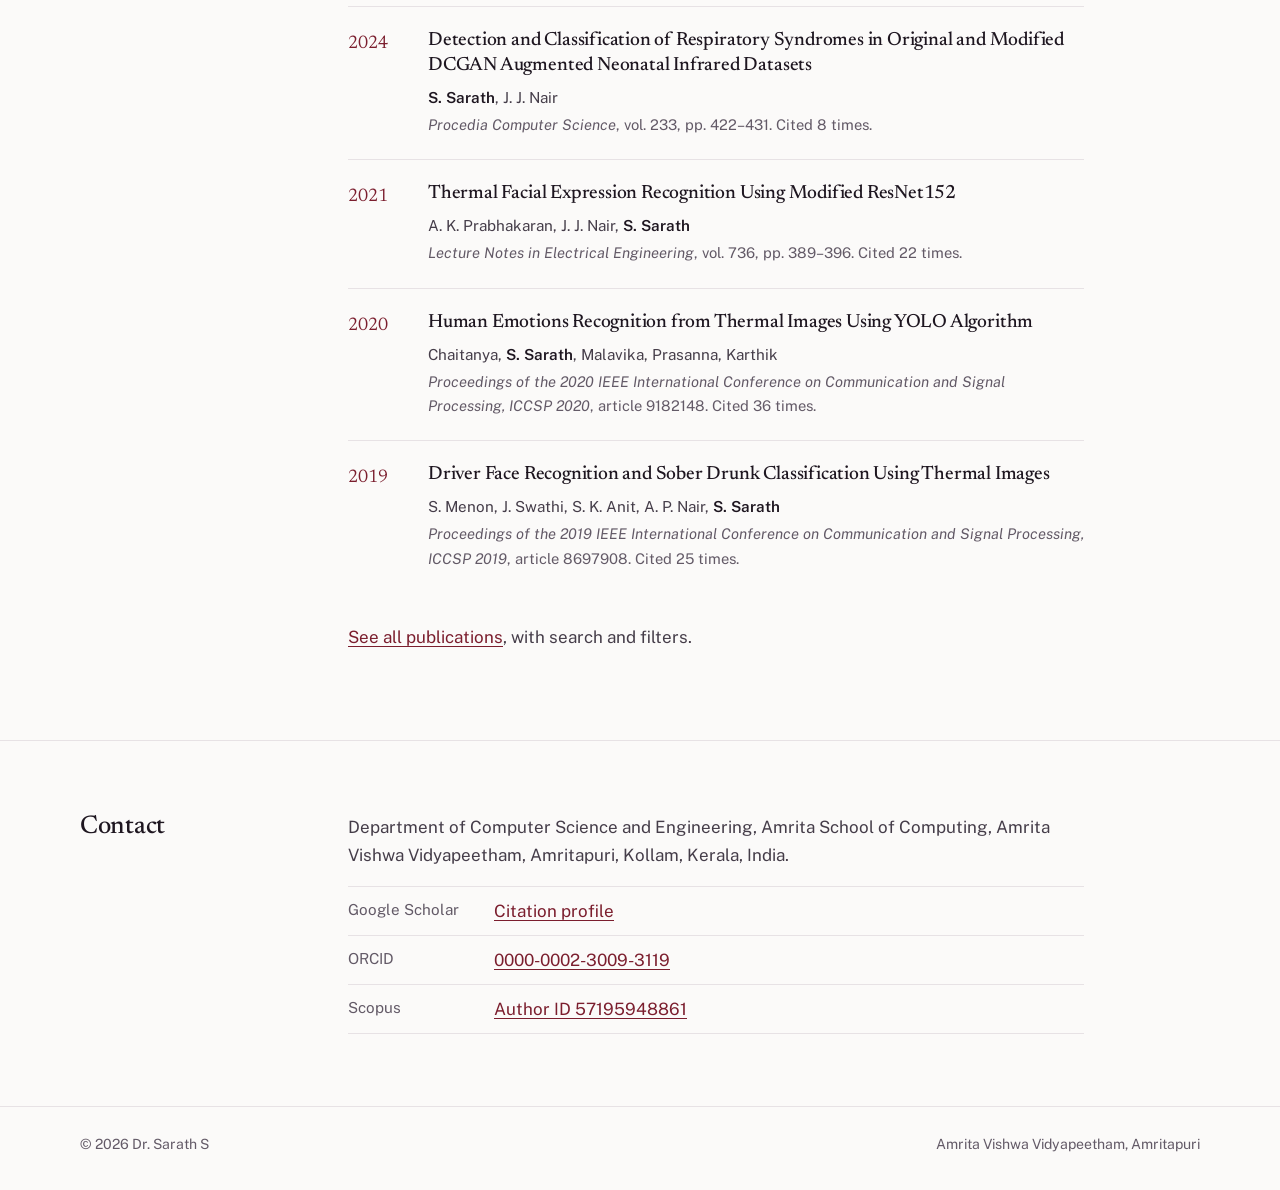
==== commit 576f8a46: "Add files via upload" ====
--- a/index.html
+++ b/index.html
@@ -59,8 +59,13 @@
     <section class="hero" id="home">
       <div class="container hero-grid">
         <div>
-          <h1>Dr. Sarath S</h1>
-          <p class="role">Assistant Professor (Sr. Gr.), Department of Computer Science and Engineering, Amrita School of Computing, Amrita Vishwa Vidyapeetham, Amritapuri</p>
+          <div class="identity">
+            <img class="profile-photo" id="profile-img" alt="Portrait of Dr. Sarath S" width="240" height="240" hidden>
+            <div>
+              <h1>Dr. Sarath S</h1>
+              <p class="role">Assistant Professor (Sr. Gr.), Department of Computer Science and Engineering, Amrita School of Computing, Amrita Vishwa Vidyapeetham, Amritapuri</p>
+            </div>
+          </div>
           <p class="lead">I study how thermal cameras see, and where they get it wrong.</p>
           <p class="hero-text">My research covers thermal image synthesis, the detection and correction of mixed pixels, and thermal sensing for agriculture and health.</p>
           <div class="hero-actions">
@@ -70,7 +75,12 @@
           </div>
         </div>
 
-        <figure class="viewport" aria-labelledby="vp-title">
+        <figure class="hero-media" id="hero-image-figure" hidden>
+          <img id="hero-img" alt="Thermal image from my research. Edit this description in index.html." width="1200" height="800">
+          <figcaption>Thermal image from my research. Edit this caption in index.html.</figcaption>
+        </figure>
+
+        <figure class="viewport" id="demo-figure" aria-labelledby="vp-title">
           <div class="vp-bar">
             <span class="vp-title" id="vp-title">A leaf as a thermal camera sees it</span>
             <div class="segmented" role="group" aria-label="View">
@@ -117,6 +127,7 @@
             <h3>Mixed pixels</h3>
             <p>A pixel that straddles a leaf and the soil behind it reports a temperature that belongs to neither. Every measurement built on that value inherits the error. I work on finding these pixels and repairing them.</p>
             <p>My 2026 paper in <em>Smart Agricultural Technology</em> uses an unsupervised convolutional autoencoder to flag mixed pixels and a local, context-based step to correct them. I tested the method on neonatal and agricultural imagery. With Fathima Mariya A. K., I have compared thresholding and Gaussian mixture methods, and built a framework that detects, unmixes and reconstructs.</p>
+            <div id="demo-slot"></div>
             <ul class="related">
               <li><span>2026</span><a href="https://doi.org/10.1016/j.atech.2026.101865" target="_blank" rel="noopener">Autoencoder detection with local correction, Smart Agricultural Technology</a></li>
               <li><span>2026</span><a href="https://doi.org/10.1016/j.procs.2026.06.139" target="_blank" rel="noopener">Detection, unmixing and reconstruction, Procedia Computer Science</a></li>
--- a/style.css
+++ b/style.css
@@ -66,8 +66,10 @@
 /* Hero */
 .hero { padding: 76px 0 88px; }
 .hero-grid { display: grid; grid-template-columns: minmax(0, 1fr) minmax(0, 1fr); gap: 64px; align-items: center; }
-.hero h1 { font-size: clamp(3rem, 6.4vw, 5.2rem); line-height: 1; letter-spacing: -0.025em; font-weight: 500; margin-bottom: 14px; }
-.role { color: var(--muted); font-size: 1rem; margin-bottom: 32px; max-width: 34em; }
+.hero h1 { font-size: clamp(2.3rem, 4.4vw, 3.4rem); line-height: 1.05; letter-spacing: -0.02em; font-weight: 500; margin-bottom: 8px; }
+.identity { display: flex; align-items: center; gap: 24px; margin-bottom: 34px; }
+.profile-photo { flex: none; width: 116px; height: 116px; border-radius: 50%; object-fit: cover; object-position: center 20%; border: 3px solid var(--paper); box-shadow: 0 0 0 1px var(--line), 0 8px 24px rgba(20, 11, 20, .12); background: var(--line); }
+.role { color: var(--muted); font-size: .98rem; margin: 0; max-width: 32em; }
 .lead { font-family: var(--serif); font-size: clamp(1.5rem, 2.6vw, 2rem); line-height: 1.25; letter-spacing: -0.01em; margin-bottom: 18px; max-width: 20em; }
 .hero-text { color: var(--muted); max-width: 33em; }
 .hero-actions { display: flex; flex-wrap: wrap; align-items: center; gap: 12px 26px; margin-top: 28px; }
@@ -77,6 +79,12 @@
 }
 .btn:hover { background: var(--maroon-dark); border-color: var(--maroon-dark); color: #fff; }
 .text-link { font-weight: 600; font-size: .95rem; }
+
+/* Hero image */
+.hero-media { margin: 0; }
+.hero-media img { display: block; width: 100%; height: auto; max-height: 540px; object-fit: cover; border-radius: 8px; box-shadow: 0 20px 50px rgba(20, 11, 20, .18); background: #140b14; }
+.hero-media figcaption { margin-top: 10px; font-size: .85rem; color: var(--muted); }
+#demo-slot .viewport { max-width: 34rem; margin: 6px 0 26px; }
 
 /* Thermal viewport */
 .viewport { margin: 0; background: var(--panel); color: #efe6ee; border-radius: 8px; padding: 14px 14px 12px; box-shadow: 0 20px 50px rgba(20, 11, 20, .18); }
@@ -193,6 +201,8 @@
   .filters { position: static; }
 }
 @media (max-width: 720px) {
+  .profile-photo { width: 84px; height: 84px; }
+  .identity { gap: 16px; }
   .menu-toggle { display: inline-block; }
   .nav-links {
     display: none; position: absolute; top: var(--header-h); left: 0; right: 0;
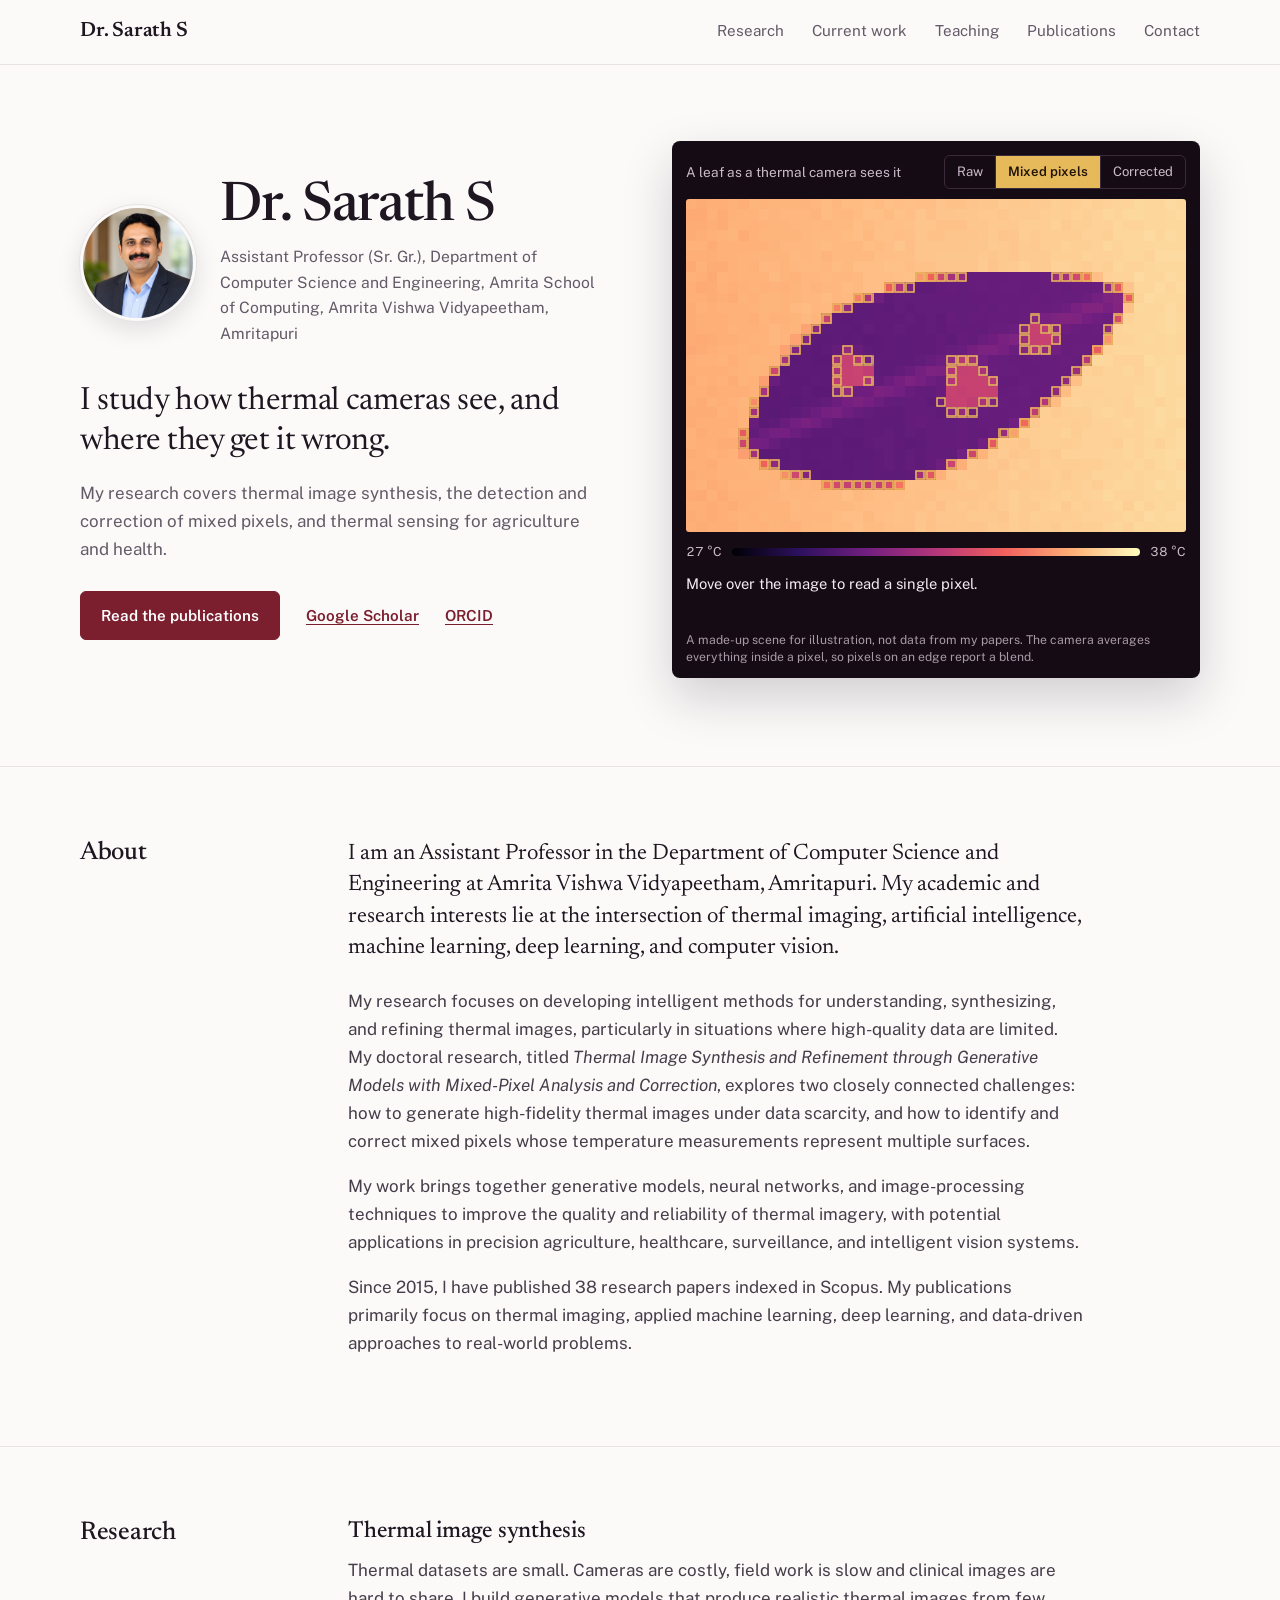
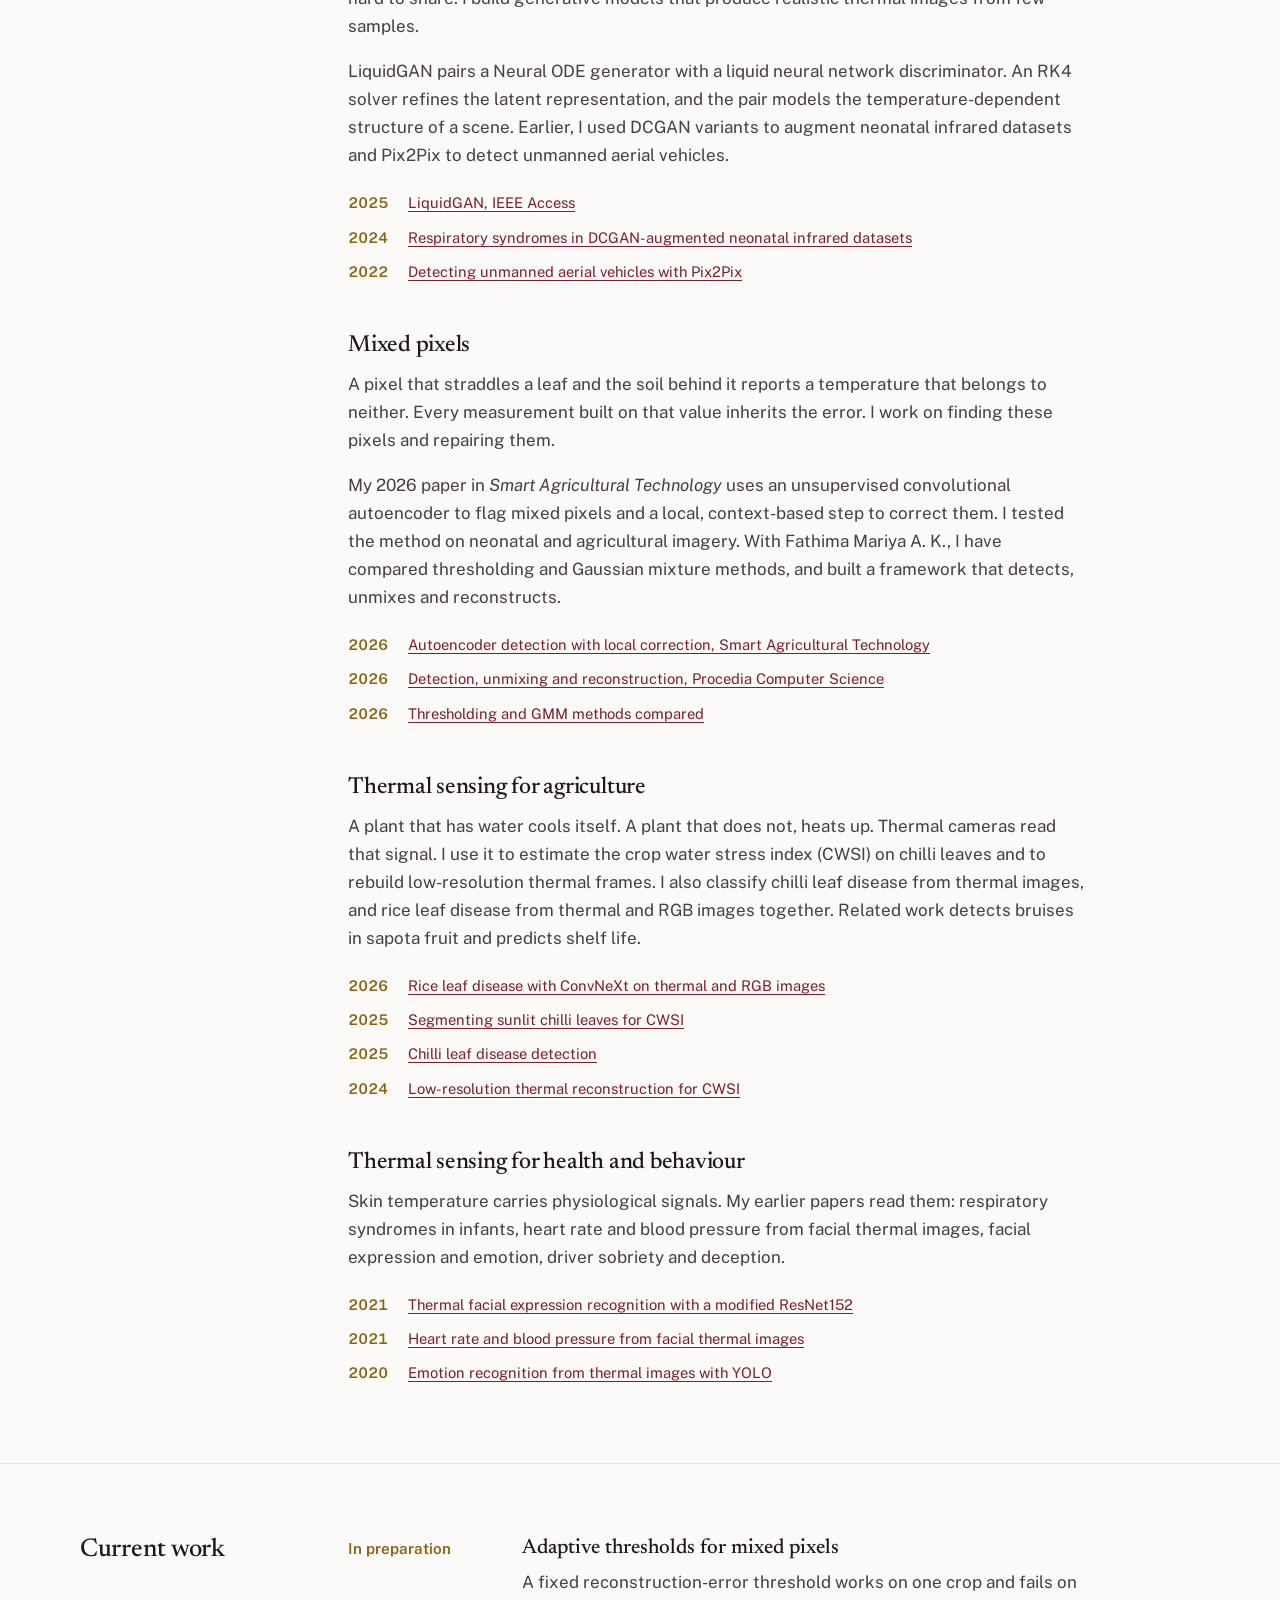
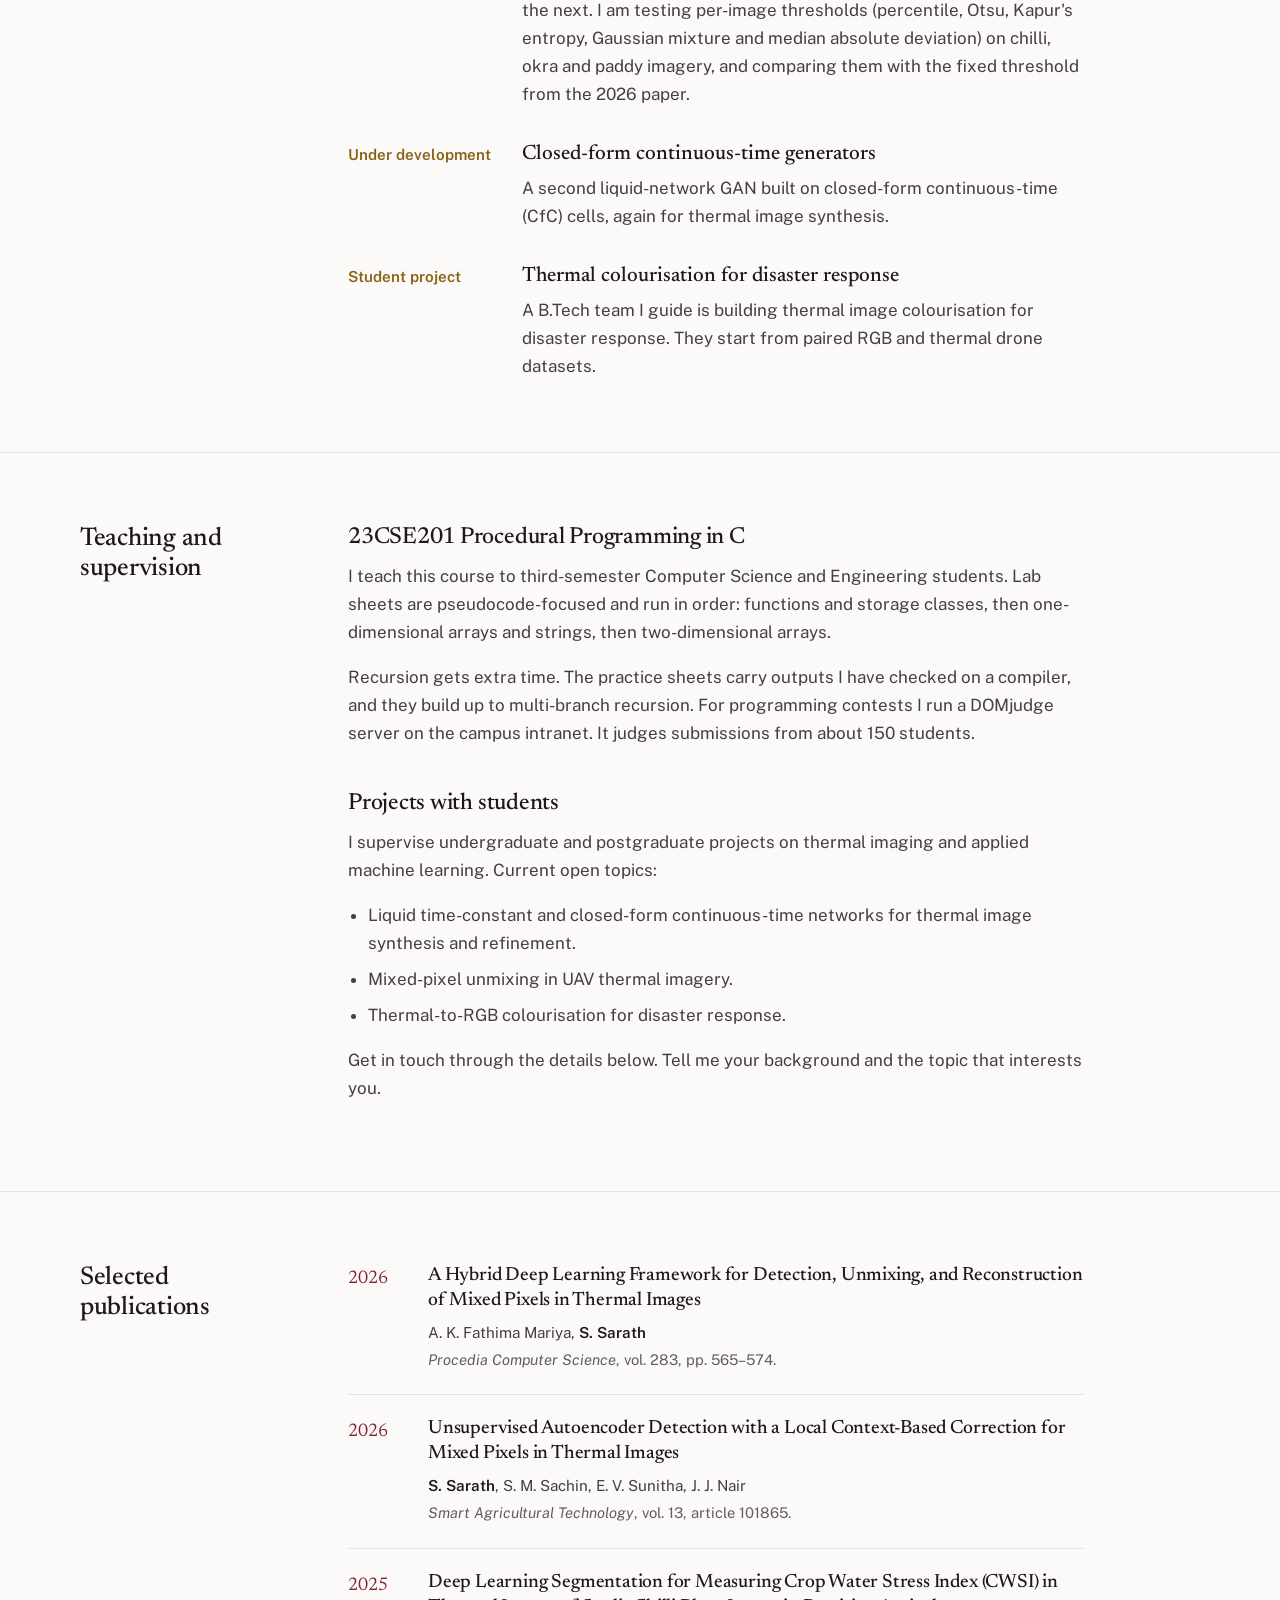
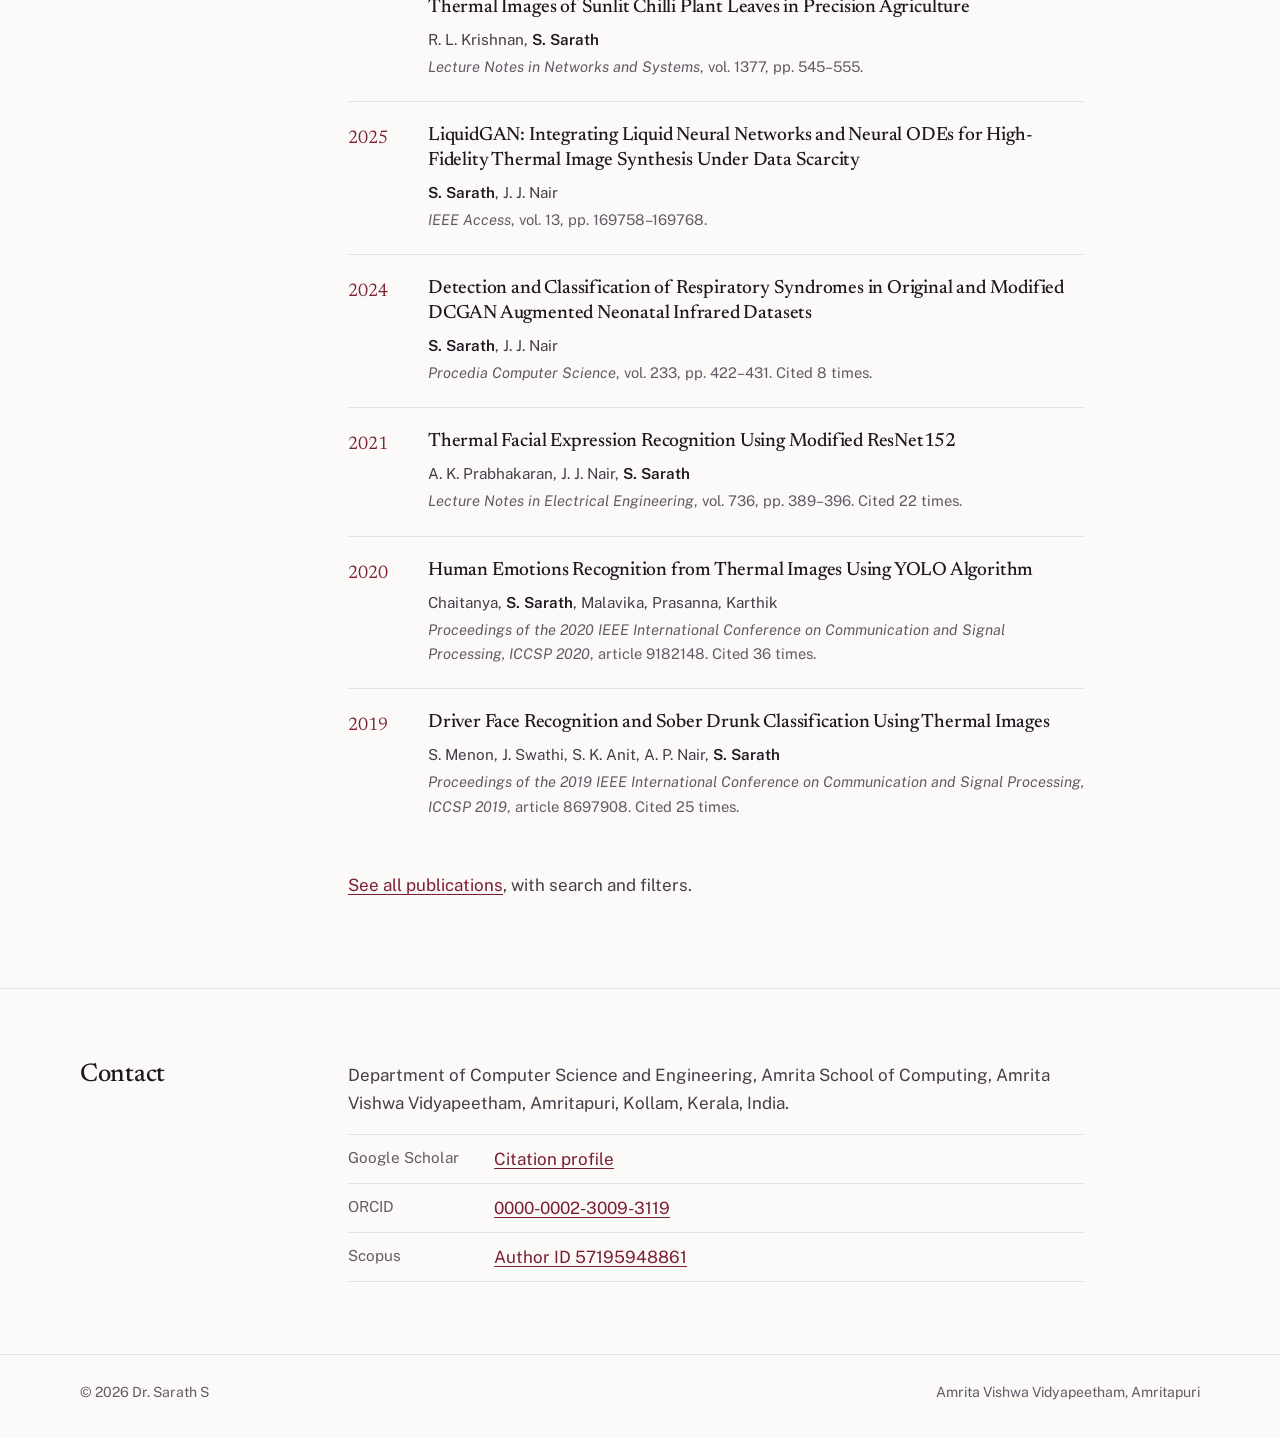
==== commit ccf1a163: "Revise 'About' section with updated research details Updated the 'About' section to include more det" ====
--- a/index.html
+++ b/index.html
@@ -101,9 +101,10 @@
       <div class="container section-grid">
         <h2>About</h2>
         <div class="section-body">
-          <p class="big">I am an Assistant Professor in the Department of Computer Science and Engineering at Amrita Vishwa Vidyapeetham, Amritapuri.</p>
-          <p>My PhD thesis is titled <em>Thermal Image Synthesis and Refinement through Generative Models with Mixed-Pixel Analysis and Correction</em>. Dr. Sunitha E. V. and Dr. Jyothisha J. Nair supervised it. It asks two questions. How do we generate convincing thermal images when data are scarce? And how do we find and repair pixels whose readings mix two surfaces?</p>
-          <p><!-- stats:start -->Since 2015 I have published 38 papers indexed in Scopus.<!-- stats:end --> Most of them cover thermal imaging and applied machine learning.</p>
+        <p class="big">I am an Assistant Professor in the Department of Computer Science and Engineering at Amrita Vishwa Vidyapeetham, Amritapuri. My academic and research interests lie at the intersection of thermal imaging, artificial intelligence, machine learning, deep learning, and computer vision.</p>
+        <p>My research focuses on developing intelligent methods for understanding, synthesizing, and refining thermal images, particularly in situations where high-quality data are limited. My doctoral research, titled <em>Thermal Image Synthesis and Refinement through Generative Models with Mixed-Pixel Analysis and Correction</em>, explores two closely connected challenges: how to generate high-fidelity thermal images under data scarcity, and how to identify and correct mixed pixels whose temperature measurements represent multiple surfaces.</p>
+        <p>My work brings together generative models, neural networks, and image-processing techniques to improve the quality and reliability of thermal imagery, with potential applications in precision agriculture, healthcare, surveillance, and intelligent vision systems.</p>
+        <p><!-- stats:start -->Since 2015, I have published 38 research papers indexed in Scopus.<!-- stats:end --> My publications primarily focus on thermal imaging, applied machine learning, deep learning, and data-driven approaches to real-world problems.</p>
         </div>
       </div>
     </section>
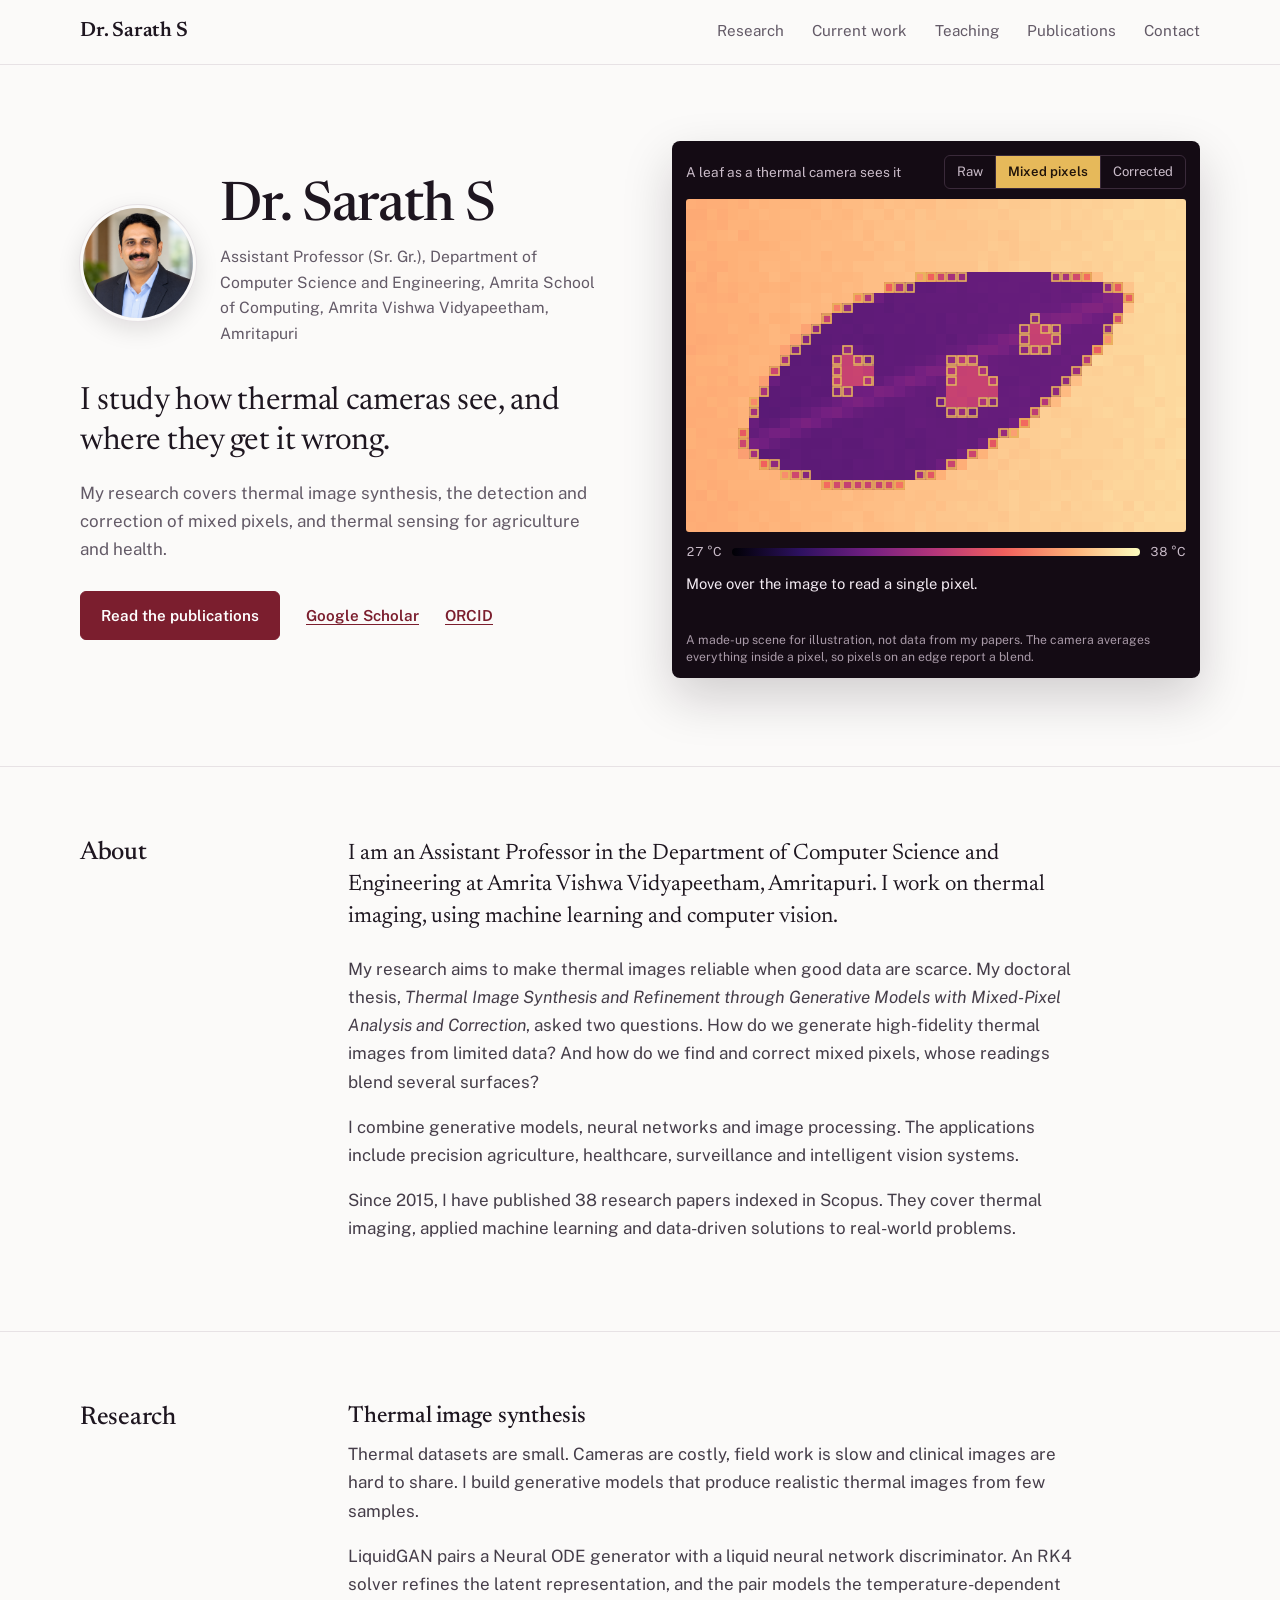
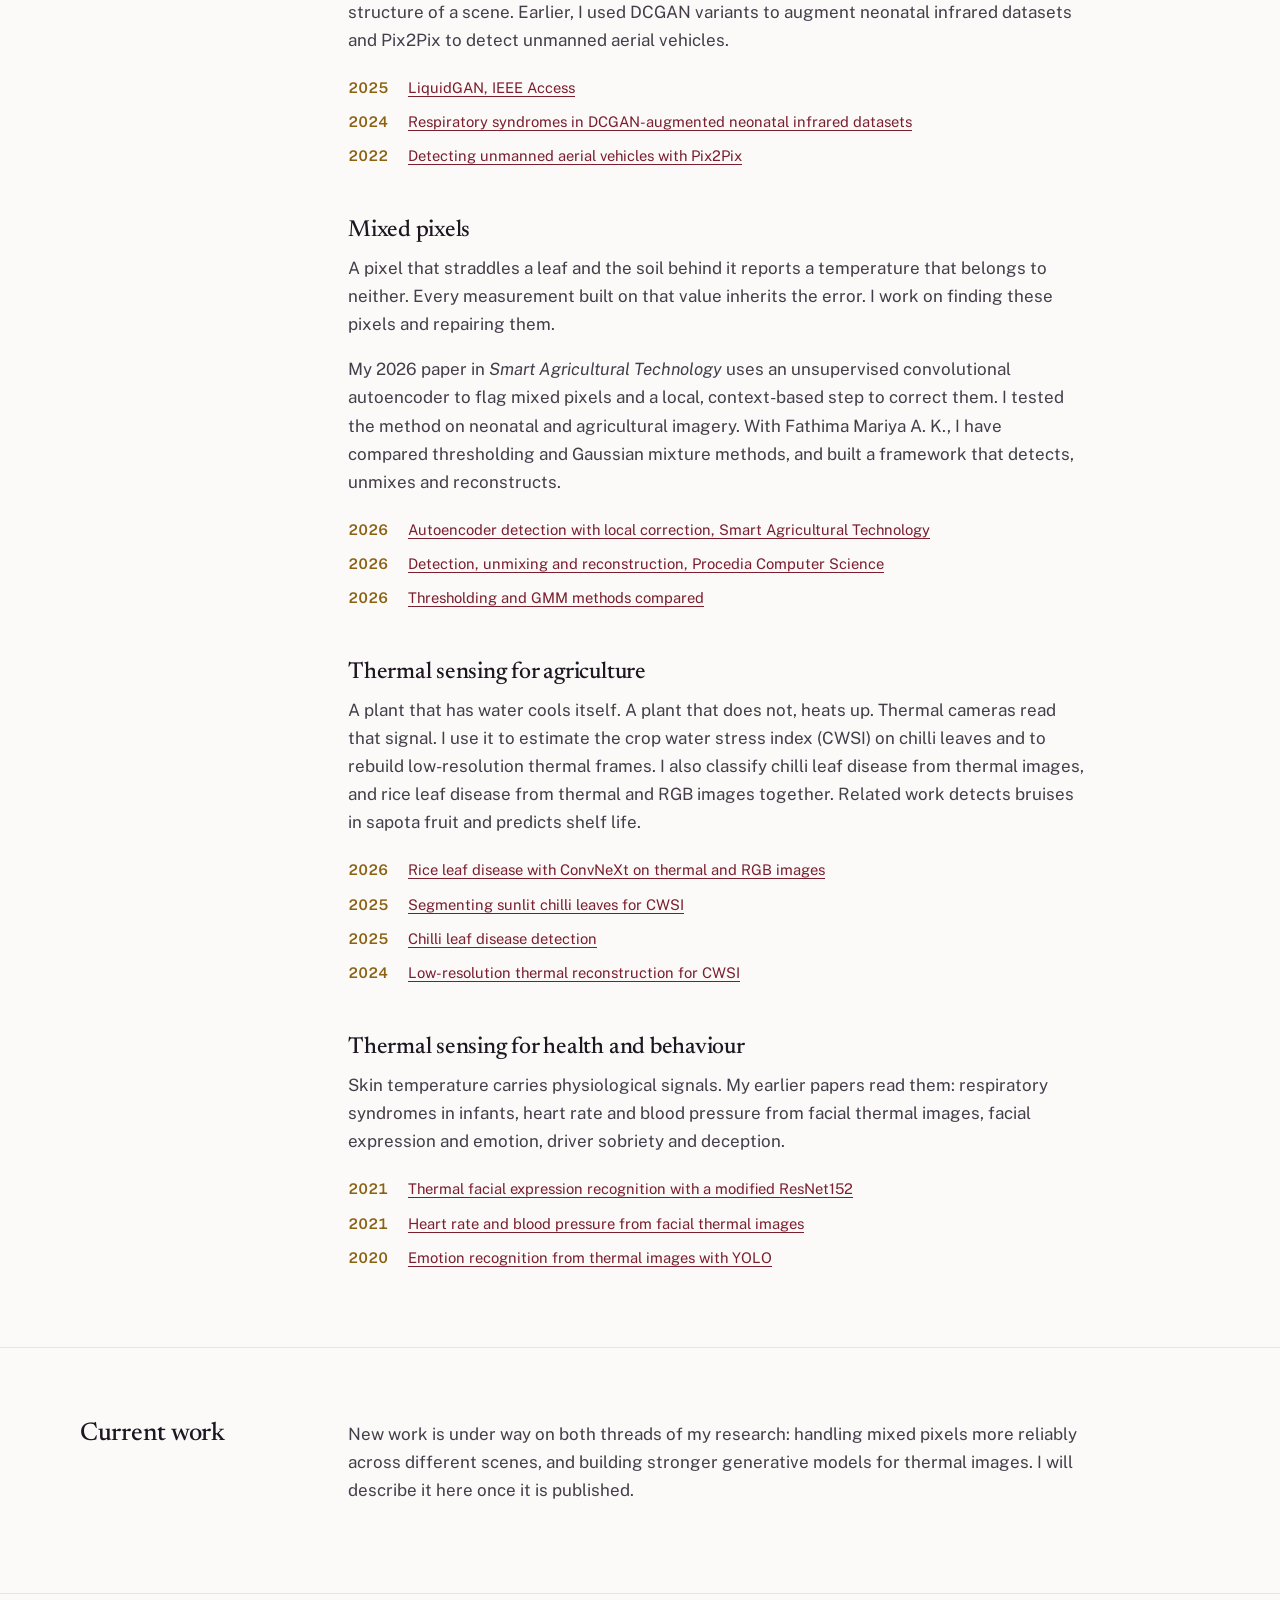
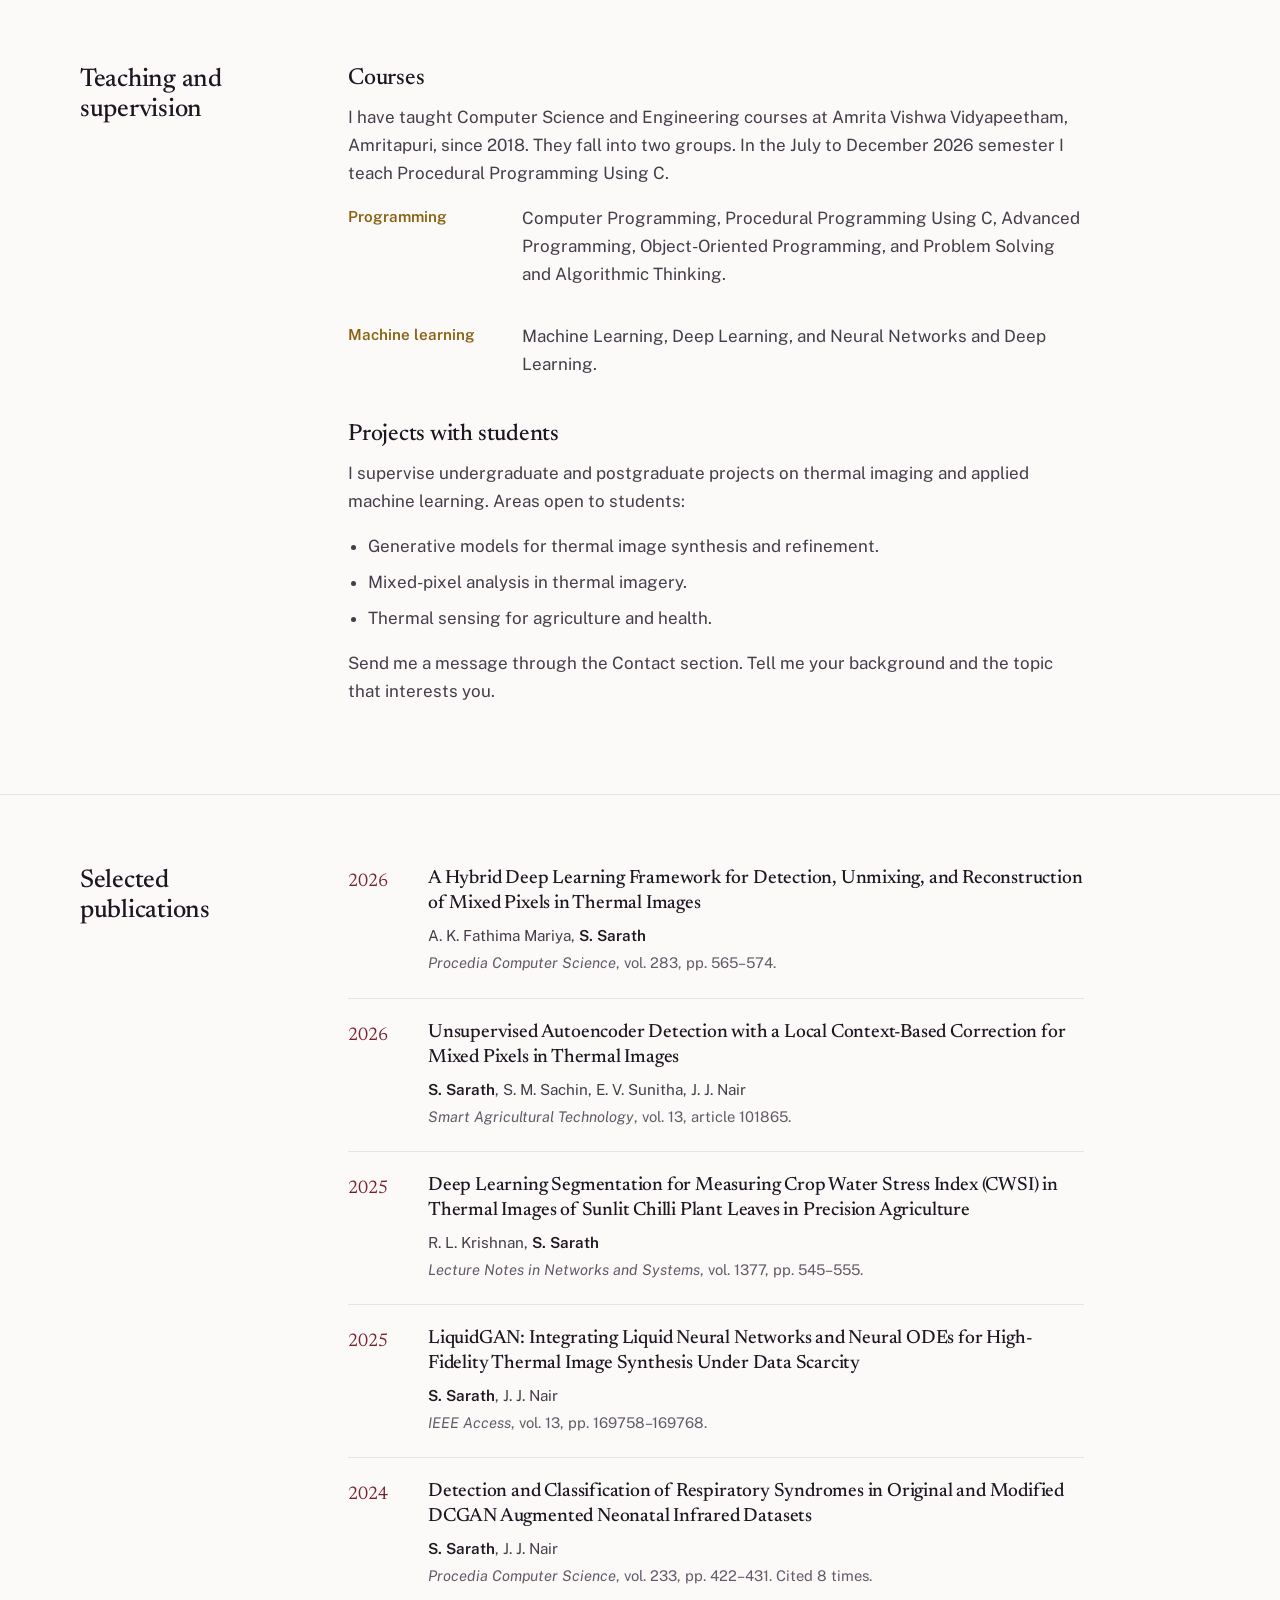
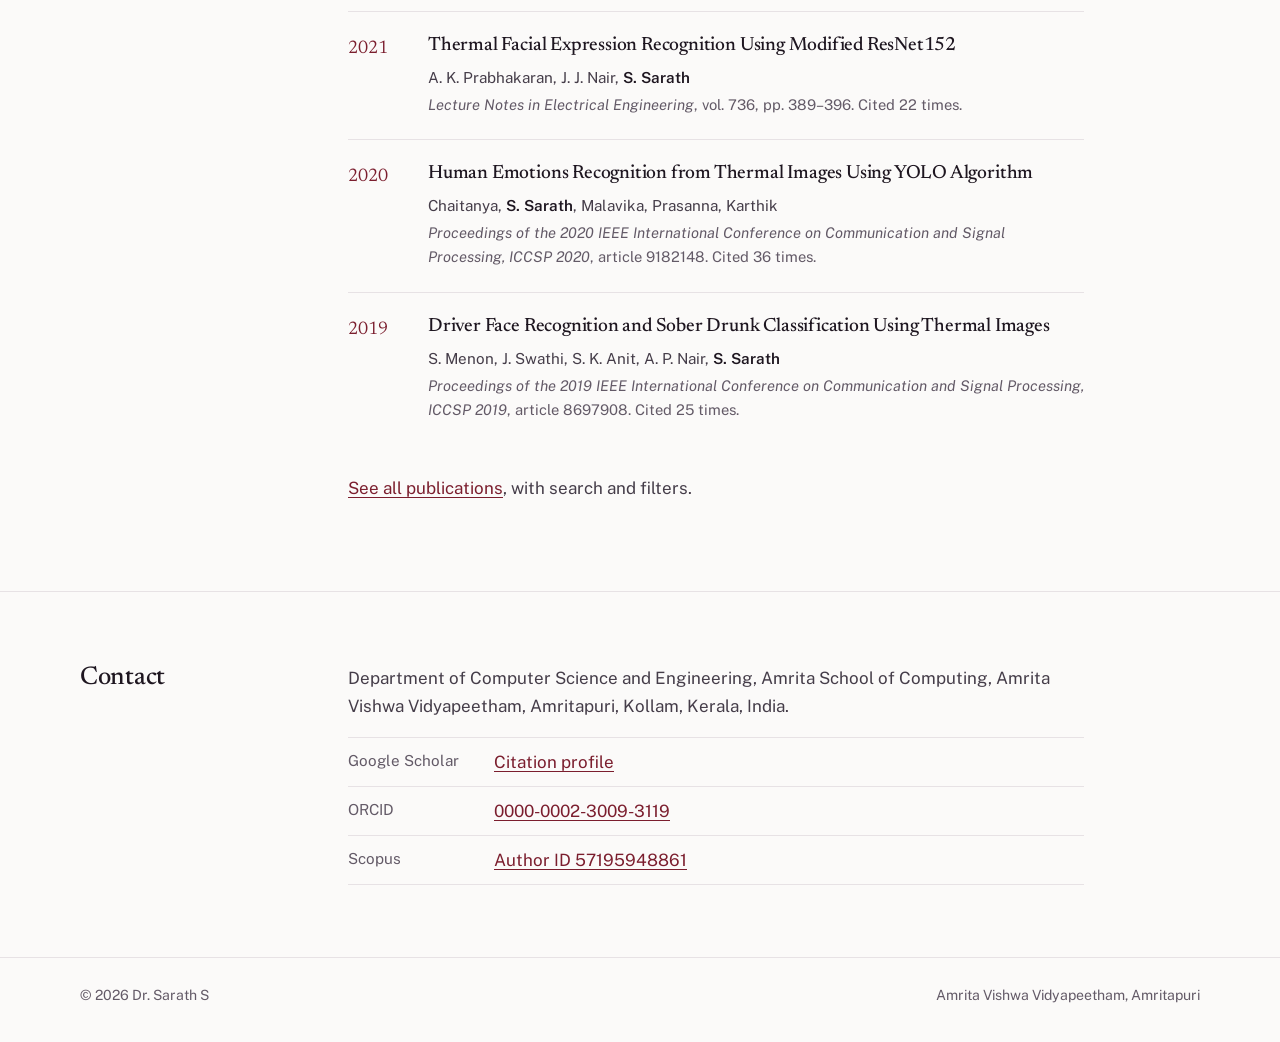
==== commit 4a9520fb: "Add files via upload" ====
--- a/index.html
+++ b/index.html
@@ -101,10 +101,10 @@
       <div class="container section-grid">
         <h2>About</h2>
         <div class="section-body">
-        <p class="big">I am an Assistant Professor in the Department of Computer Science and Engineering at Amrita Vishwa Vidyapeetham, Amritapuri. My academic and research interests lie at the intersection of thermal imaging, artificial intelligence, machine learning, deep learning, and computer vision.</p>
-        <p>My research focuses on developing intelligent methods for understanding, synthesizing, and refining thermal images, particularly in situations where high-quality data are limited. My doctoral research, titled <em>Thermal Image Synthesis and Refinement through Generative Models with Mixed-Pixel Analysis and Correction</em>, explores two closely connected challenges: how to generate high-fidelity thermal images under data scarcity, and how to identify and correct mixed pixels whose temperature measurements represent multiple surfaces.</p>
-        <p>My work brings together generative models, neural networks, and image-processing techniques to improve the quality and reliability of thermal imagery, with potential applications in precision agriculture, healthcare, surveillance, and intelligent vision systems.</p>
-        <p><!-- stats:start -->Since 2015, I have published 38 research papers indexed in Scopus.<!-- stats:end --> My publications primarily focus on thermal imaging, applied machine learning, deep learning, and data-driven approaches to real-world problems.</p>
+          <p class="big">I am an Assistant Professor in the Department of Computer Science and Engineering at Amrita Vishwa Vidyapeetham, Amritapuri. I work on thermal imaging, using machine learning and computer vision.</p>
+          <p>My research aims to make thermal images reliable when good data are scarce. My doctoral thesis, <em>Thermal Image Synthesis and Refinement through Generative Models with Mixed-Pixel Analysis and Correction</em>, asked two questions. How do we generate high-fidelity thermal images from limited data? And how do we find and correct mixed pixels, whose readings blend several surfaces?</p>
+          <p>I combine generative models, neural networks and image processing. The applications include precision agriculture, healthcare, surveillance and intelligent vision systems.</p>
+          <p><!-- stats:start -->Since 2015, I have published 38 research papers indexed in Scopus.<!-- stats:end --> They cover thermal imaging, applied machine learning and data-driven solutions to real-world problems.</p>
         </div>
       </div>
     </section>
@@ -164,20 +164,7 @@
       <div class="container section-grid">
         <h2>Current work</h2>
         <div class="section-body">
-          <dl class="now-list">
-            <div>
-              <dt>In preparation</dt>
-              <dd><strong>Adaptive thresholds for mixed pixels</strong>A fixed reconstruction-error threshold works on one crop and fails on the next. I am testing per-image thresholds (percentile, Otsu, Kapur's entropy, Gaussian mixture and median absolute deviation) on chilli, okra and paddy imagery, and comparing them with the fixed threshold from the 2026 paper.</dd>
-            </div>
-            <div>
-              <dt>Under development</dt>
-              <dd><strong>Closed-form continuous-time generators</strong>A second liquid-network GAN built on closed-form continuous-time (CfC) cells, again for thermal image synthesis.</dd>
-            </div>
-            <div>
-              <dt>Student project</dt>
-              <dd><strong>Thermal colourisation for disaster response</strong>A B.Tech team I guide is building thermal image colourisation for disaster response. They start from paired RGB and thermal drone datasets.</dd>
-            </div>
-          </dl>
+          <p>New work is under way on both threads of my research: handling mixed pixels more reliably across different scenes, and building stronger generative models for thermal images. I will describe it here once it is published.</p>
         </div>
       </div>
     </section>
@@ -187,19 +174,28 @@
         <h2>Teaching and supervision</h2>
         <div class="section-body">
           <article class="entry">
-            <h3>23CSE201 Procedural Programming in C</h3>
-            <p>I teach this course to third-semester Computer Science and Engineering students. Lab sheets are pseudocode-focused and run in order: functions and storage classes, then one-dimensional arrays and strings, then two-dimensional arrays.</p>
-            <p>Recursion gets extra time. The practice sheets carry outputs I have checked on a compiler, and they build up to multi-branch recursion. For programming contests I run a DOMjudge server on the campus intranet. It judges submissions from about 150 students.</p>
+            <h3>Courses</h3>
+            <p>I have taught Computer Science and Engineering courses at Amrita Vishwa Vidyapeetham, Amritapuri, since 2018. They fall into two groups. In the July to December 2026 semester I teach Procedural Programming Using C.</p>
+            <dl class="now-list">
+              <div>
+                <dt>Programming</dt>
+                <dd>Computer Programming, Procedural Programming Using C, Advanced Programming, Object-Oriented Programming, and Problem Solving and Algorithmic Thinking.</dd>
+              </div>
+              <div>
+                <dt>Machine learning</dt>
+                <dd>Machine Learning, Deep Learning, and Neural Networks and Deep Learning.</dd>
+              </div>
+            </dl>
           </article>
           <article class="entry">
             <h3>Projects with students</h3>
-            <p>I supervise undergraduate and postgraduate projects on thermal imaging and applied machine learning. Current open topics:</p>
+            <p>I supervise undergraduate and postgraduate projects on thermal imaging and applied machine learning. Areas open to students:</p>
             <ul class="plain-list">
-              <li>Liquid time-constant and closed-form continuous-time networks for thermal image synthesis and refinement.</li>
-              <li>Mixed-pixel unmixing in UAV thermal imagery.</li>
-              <li>Thermal-to-RGB colourisation for disaster response.</li>
-            </ul>
-            <p>Get in touch through the details below. Tell me your background and the topic that interests you.</p>
+              <li>Generative models for thermal image synthesis and refinement.</li>
+              <li>Mixed-pixel analysis in thermal imagery.</li>
+              <li>Thermal sensing for agriculture and health.</li>
+            </ul>
+            <p>Send me a message through the Contact section. Tell me your background and the topic that interests you.</p>
           </article>
         </div>
       </div>
@@ -286,7 +282,7 @@
         <div class="section-body">
           <p>Department of Computer Science and Engineering, Amrita School of Computing, Amrita Vishwa Vidyapeetham, Amritapuri, Kollam, Kerala, India.</p>
           <ul class="contact-list">
-            <li data-email hidden><span>Email</span><a href="#"></a></li>
+            <li data-email hidden><span>Message</span><button type="button" class="link-button" id="mail-btn">Send me an email</button></li>
             <li><span>Google Scholar</span><a href="https://scholar.google.com/citations?hl=en&user=gVkkGKgAAAAJ" target="_blank" rel="noopener">Citation profile</a></li>
             <li><span>ORCID</span><a href="https://orcid.org/0000-0002-3009-3119" target="_blank" rel="noopener">0000-0002-3009-3119</a></li>
             <li><span>Scopus</span><a href="https://www.scopus.com/authid/detail.uri?authorId=57195948861" target="_blank" rel="noopener">Author ID 57195948861</a></li>
--- a/style.css
+++ b/style.css
@@ -147,6 +147,8 @@
 .section-foot { margin-top: 30px; }
 
 /* Contact */
+.link-button { font: inherit; padding: 0; background: none; border: 0; color: var(--maroon); text-decoration: underline; text-underline-offset: 3px; text-decoration-thickness: 1px; cursor: pointer; text-align: left; }
+.link-button:hover { color: var(--maroon-dark); }
 .contact-list { list-style: none; margin: 0; padding: 0; }
 .contact-list li { padding: 10px 0; border-top: 1px solid var(--line); display: grid; grid-template-columns: 130px minmax(0, 1fr); gap: 16px; }
 .contact-list li:last-child { border-bottom: 1px solid var(--line); }
